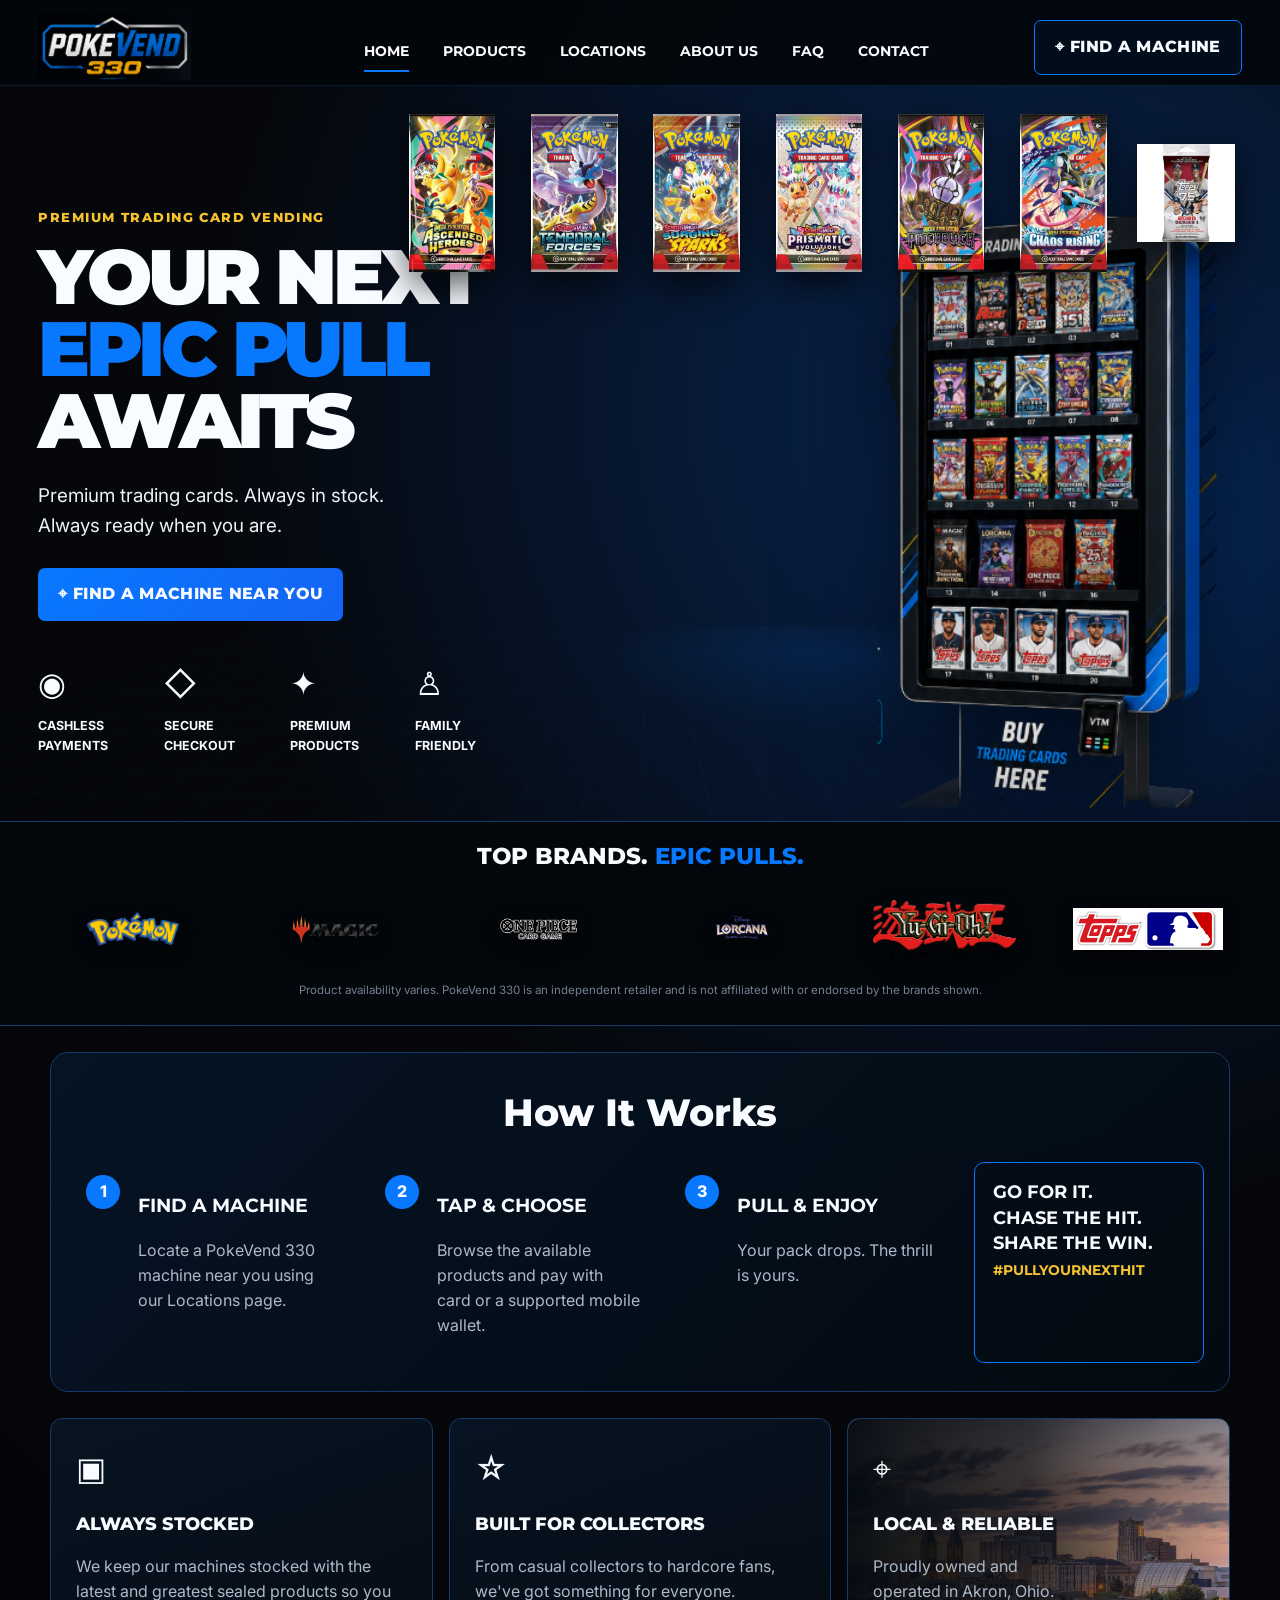
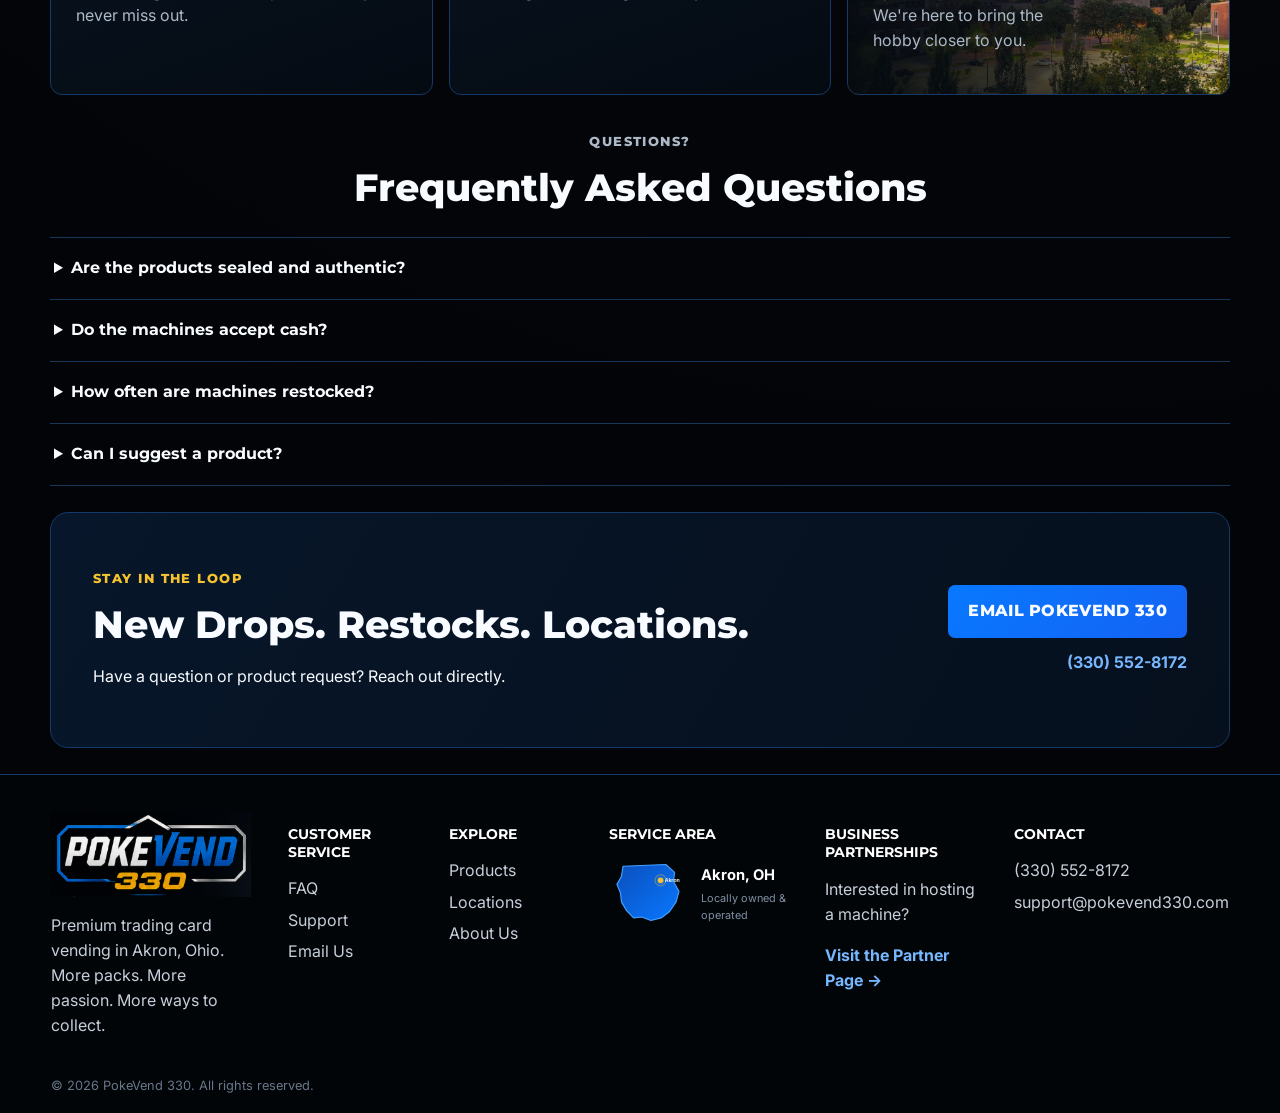
==== index.html @ d380745a "Apply master website revision list" ====
<!doctype html><html lang="en"><head><meta charset="utf-8"><meta name="viewport" content="width=device-width, initial-scale=1"><title>PokeVend 330 | Trading Card Vending in Akron, Ohio</title><meta name="description" content="Find modern, cashless PokeVend 330 trading card vending machines in Akron, Ohio. Authentic sealed trading card products, frequently restocked."><meta name="theme-color" content="#05070b"><link rel="preconnect" href="https://fonts.googleapis.com"><link rel="preconnect" href="https://fonts.gstatic.com" crossorigin><link href="https://fonts.googleapis.com/css2?family=Inter:wght@400;500;600;700&family=Montserrat:wght@700;800;900&display=swap" rel="stylesheet"><link rel="stylesheet" href="css/style.css"><link rel="stylesheet" href="css/responsive.css"><script defer src="js/app.js"></script></head><body>
<header class="site-header" id="top"><a class="brand" href="#top"><img src="images/logo.png" alt="PokeVend 330"></a><button class="nav-toggle" aria-label="Open navigation" aria-expanded="false">☰</button><nav class="main-nav"><a class="active" href="#top">Home</a><a href="products/">Products</a><a href="locations/">Locations</a><a href="about/">About Us</a><a href="faq/">FAQ</a><a href="contact/">Contact</a></nav><a class="button button-outline header-cta" href="locations/">⌖ Find a Machine</a></header>
<main><section class="hero"><div class="hero-grid"></div><div class="hero-copy reveal"><p class="eyebrow">PREMIUM TRADING CARD VENDING</p><h1>Your Next <span>Epic Pull</span> Awaits</h1><p class="hero-sub">Premium trading cards. Always in stock.<br>Always ready when you are.</p><a class="button button-primary" href="locations/">⌖ Find a Machine Near You</a><div class="hero-benefits"><div><b>◉</b><span>Cashless<br>Payments</span></div><div><b>◇</b><span>Secure<br>Checkout</span></div><div><b>✦</b><span>Premium<br>Products</span></div><div><b>♙</b><span>Family<br>Friendly</span></div></div></div><div class="hero-showcase reveal"><div class="product-strip product-strip-images" aria-label="Featured trading card products">
          <a href="products/" title="Ascended Heroes"><img src="images/products/pokemon/ascended-heroes.jpg" alt="Ascended Heroes booster pack"></a>
          <a href="products/" title="Temporal Forces"><img src="images/products/pokemon/temporal-forces.jpg" alt="Temporal Forces booster pack"></a>
          <a href="products/" title="Surging Sparks"><img src="images/products/pokemon/surging-sparks.jpg" alt="Surging Sparks booster pack"></a>
          <a href="products/" title="Prismatic Evolutions"><img src="images/products/pokemon/prismatic-evolutions.jpg" alt="Prismatic Evolutions booster pack"></a>
          <a href="products/" title="Pitch Black"><img src="images/products/pokemon/pitch-black.jpg" alt="Pitch Black booster pack"></a>
          <a href="products/" title="Chaos Rising"><img src="images/products/pokemon/chaos-rising.jpg" alt="Chaos Rising booster pack"></a>
          <a href="products/" title="Sports Cards"><img src="images/products/other/topps-2026-series-1.jpg" alt="Topps 2026 Series 1 baseball cards"></a>
        </div>
        <div class="machine-wrap"><div class="machine-glow"></div><img src="images/machine-clean.png" alt="PokeVend 330 trading card vending machine"></div></div></section>

    
    <section class="brand-band" id="products">
      <p class="section-kicker">TOP BRANDS. <span>EPIC PULLS.</span></p>
      <div class="brand-list brand-logo-list" aria-label="Trading card brands we may stock">
        <a href="products/#pokemon"><img src="images/brands/pokemon.png" alt="Pokémon"></a>
        <a href="products/#magic"><img src="images/brands/magic.png" alt="Magic: The Gathering"></a>
        <a href="products/#one-piece"><img src="images/brands/one-piece.webp" alt="One Piece Card Game"></a>
        <a href="products/#lorcana"><img src="images/brands/lorcana.webp" alt="Disney Lorcana"></a>
        <a href="products/#yugioh"><img src="images/brands/yugioh.webp" alt="Yu-Gi-Oh!"></a>
        <a href="products/#sports"><img src="images/brands/topps-mlb.jpg" alt="Topps MLB"></a>
      </div>
      <p class="legal-note">Product availability varies. PokeVend 330 is an independent retailer and is not affiliated with or endorsed by the brands shown.</p>
    </section>

    <section class="steps section-shell reveal">
      <div class="section-heading">
        <h2>How It Works</h2>
      </div>
      <div class="steps-grid">
        <article><span class="step-number">1</span><h3>Find a Machine</h3><p>Locate a PokeVend 330 machine near you using our Locations page.</p></article>
        <article><span class="step-number">2</span><h3>Tap & Choose</h3><p>Browse the available products and pay with card or a supported mobile wallet.</p></article>
        <article><span class="step-number">3</span><h3>Pull & Enjoy</h3><p>Your pack drops. The thrill is yours.</p></article>
        <aside class="chase-box"><strong>GO FOR IT.</strong><br>CHASE THE HIT.<br>SHARE THE WIN.<br><span>#PULLYOURNEXTHIT</span></aside>
      </div>
    </section>

    <section class="feature-grid section-shell reveal" id="about">
      <article>
        <div class="feature-icon">▣</div>
        <h3>Always Stocked</h3>
        <p>We keep our machines stocked with the latest and greatest sealed products so you never miss out.</p>
      </article>
      <article>
        <div class="feature-icon">☆</div>
        <h3>Built for Collectors</h3>
        <p>From casual collectors to hardcore fans, we've got something for everyone.</p>
      </article>
      <article class="local-card local-photo-card">
        <div class="local-photo"><img src="images/local/akron-skyline.jpg" alt="Akron, Ohio skyline at sunset" loading="lazy"></div>
        <div class="local-photo-copy">
          <div class="feature-icon">⌖</div>
          <h3>Local & Reliable</h3>
          <p>Proudly owned and operated in Akron, Ohio. We're here to bring the hobby closer to you.</p>
        </div>
      </article>
    </section>

    <section class="faq section-shell reveal" id="faq">
      <div class="section-heading">
        <p class="eyebrow">QUESTIONS?</p>
        <h2>Frequently Asked Questions</h2>
      </div>
      <details><summary>Are the products sealed and authentic?</summary><p>Yes. PokeVend 330 is focused on selling authentic, sealed trading card products sourced through reputable channels.</p></details>
      <details><summary>Do the machines accept cash?</summary><p>Our machines are designed around cashless payment for a fast, convenient customer experience.</p></details>
      <details><summary>How often are machines restocked?</summary><p>Restocking frequency depends on sales volume, and we plan to monitor inventory closely and restock regularly.</p></details>
      <details><summary>Can I suggest a product?</summary><p>Absolutely. Send us an email and tell us what you would like to see in the machine.</p></details>
    </section>

<section class="contact section-shell reveal" id="contact"><div><p class="eyebrow">STAY IN THE LOOP</p><h2>New Drops. Restocks. Locations.</h2><p>Have a question or product request? Reach out directly.</p></div><div class="contact-actions"><a class="button button-primary" href="mailto:support@pokevend330.com">Email PokeVend 330</a><a class="text-link" href="tel:+13305528172">(330) 552-8172</a></div></section></main>

  <footer class="site-footer enhanced-footer">
    <div class="footer-brand">
      <img src="images/logo.png" alt="PokeVend 330">
      <p>Premium trading card vending in Akron, Ohio.<br>More packs. More passion. More ways to collect.</p>
    </div>
    <div>
      <h3>Customer Service</h3>
      <a href="faq/">FAQ</a>
      <a href="contact/">Support</a>
      <a href="mailto:support@pokevend330.com">Email Us</a>
    </div>
    <div>
      <h3>Explore</h3>
      <a href="products/">Products</a>
      <a href="locations/">Locations</a>
      <a href="about/">About Us</a>
    </div>
    <div class="service-area-footer">
      <h3>Service Area</h3>
      <div class="service-area-mini">
        <img src="images/local/ohio-akron.svg" alt="Ohio map with Akron highlighted">
        <div><strong>Akron, OH</strong><span>Locally owned & operated</span></div>
      </div>
    </div>
    <div>
      <h3>Business Partnerships</h3>
      <p>Interested in hosting a machine?</p>
      <a class="text-link" href="partners/">Visit the Partner Page →</a>
    </div>
    <div>
      <h3>Contact</h3>
      <a href="tel:+13305528172">(330) 552-8172</a>
      <a href="mailto:support@pokevend330.com">support@pokevend330.com</a>
    </div>
    <div class="copyright">© 2026 PokeVend 330. All rights reserved.</div>
  </footer>
</body>
</html>
---- css/style.css ----
:root{--bg:#05070b;--panel:#08111d;--blue:#0878ff;--gold:#f6c22f;--text:#f8fbff;--muted:#aeb9c8;--line:#133a69;--radius:18px}*{box-sizing:border-box}html{scroll-behavior:smooth}body{margin:0;background:radial-gradient(circle at 80% 15%,#082653 0,#05070b 32%,#020407 70%);color:var(--text);font-family:Inter,Arial,sans-serif;line-height:1.55}a{color:inherit;text-decoration:none}img{max-width:100%;display:block}button{font:inherit}.site-header{height:86px;position:sticky;top:0;z-index:50;display:grid;grid-template-columns:220px 1fr auto;align-items:center;gap:28px;padding:10px 3vw;background:rgba(3,6,10,.88);backdrop-filter:blur(16px);border-bottom:1px solid rgba(26,107,196,.22)}.brand img{max-height:66px;width:auto}.main-nav{display:flex;align-items:center;justify-content:center;gap:34px;font-family:Montserrat,sans-serif;font-weight:700;font-size:.9rem;text-transform:uppercase}.main-nav a{position:relative;padding:30px 0 22px}.main-nav a:hover,.main-nav .active{color:#fff}.main-nav .active:after,.main-nav a:hover:after{content:"";position:absolute;left:0;right:0;bottom:12px;height:2px;background:var(--blue)}.nav-toggle{display:none;background:none;border:0;color:#fff;font-size:1.7rem}.button{display:inline-flex;align-items:center;justify-content:center;gap:.55rem;padding:14px 20px;border-radius:7px;font-family:Montserrat,sans-serif;font-weight:800;text-transform:uppercase;letter-spacing:.02em;transition:.2s ease}.button:hover{transform:translateY(-2px);box-shadow:0 12px 30px rgba(0,118,255,.22)}.button-primary{background:linear-gradient(135deg,var(--blue),#1463f4)}.button-outline{border:1px solid var(--blue);background:rgba(0,75,150,.10)}.hero{position:relative;min-height:735px;display:grid;grid-template-columns:45% 55%;overflow:hidden;border-bottom:1px solid var(--line)}.hero-grid{position:absolute;inset:0;background:radial-gradient(circle at 72% 32%,rgba(0,115,255,.24),transparent 32%),linear-gradient(rgba(0,131,255,.07) 1px,transparent 1px),linear-gradient(90deg,rgba(0,131,255,.07) 1px,transparent 1px);background-size:auto,46px 46px,46px 46px;transform:perspective(600px) rotateX(62deg) scale(1.45);transform-origin:bottom;opacity:.45}.hero-copy,.hero-showcase{position:relative;z-index:2}.hero-copy{padding:92px 4vw 50px 3vw;align-self:center}.eyebrow{color:var(--gold);font-family:Montserrat,sans-serif;font-weight:800;letter-spacing:.11em;font-size:.82rem}.hero h1,.partner-hero h1{font:900 clamp(3.4rem,6vw,6.8rem)/.94 Montserrat,sans-serif;text-transform:uppercase;letter-spacing:-.055em;margin:.5rem 0 1.5rem}.hero h1 span,.partner-hero h1 span{display:block;color:var(--blue)}.hero-sub{font-size:1.18rem;color:#eef3f8;margin-bottom:28px}.hero-benefits{display:grid;grid-template-columns:repeat(4,1fr);gap:16px;margin-top:38px;max-width:570px}.hero-benefits div{display:flex;flex-direction:column;gap:8px;text-transform:uppercase;font-size:.78rem;font-weight:700}.hero-benefits b{font-size:2rem;font-weight:400}.hero-showcase{min-height:735px}.product-strip{position:absolute;top:35px;left:-18%;right:2.5%;display:grid;grid-template-columns:repeat(7,1fr);gap:10px;z-index:3}.product-strip span{min-height:175px;border:1px solid rgba(55,133,222,.42);border-radius:8px;background:linear-gradient(160deg,#0b2d56,#05101e 54%,#1d0b22);padding:100px 8px 10px;text-align:center;font:800 .72rem/1.15 Montserrat,sans-serif;text-transform:uppercase;box-shadow:0 12px 30px #000}.product-strip span:nth-child(2n){background:linear-gradient(160deg,#2b1141,#090d19 54%,#071e36)}.machine-wrap{position:absolute;right:5%;bottom:-10px;width:min(570px,85%);z-index:2}.machine-wrap img{width:100%;filter:drop-shadow(0 40px 55px rgba(0,0,0,.75))}.machine-glow{position:absolute;width:72%;height:70%;right:4%;bottom:8%;background:#006eff;filter:blur(70px);opacity:.25;border-radius:40%;z-index:-1}.brand-band{padding:20px 3vw 25px;border-bottom:1px solid var(--line);background:#03060a;text-align:center}.section-kicker{font:800 1.45rem Montserrat,sans-serif;margin:0 0 20px}.section-kicker span{color:var(--blue)}.brand-list{display:grid;grid-template-columns:repeat(6,1fr);gap:15px}.brand-list span{font:800 1.2rem Montserrat,sans-serif;white-space:nowrap;padding:15px 8px}.legal-note{font-size:.72rem;color:#728093;margin:14px 0 0}.section-shell{width:min(1180px,94vw);margin:26px auto}.section-heading{text-align:center;margin:36px 0 26px}.section-heading h2,.location-section h2,.contact h2{font:800 clamp(2rem,3vw,3rem) Montserrat,sans-serif;margin:.15rem 0}.steps{border:1px solid var(--line);border-radius:var(--radius);background:linear-gradient(135deg,rgba(6,21,38,.92),rgba(3,10,17,.96))}.steps-grid{display:grid;grid-template-columns:repeat(3,1fr) 230px;gap:20px;padding:0 25px 28px}.steps-grid article{position:relative;padding:10px 14px 10px 62px}.step-number{position:absolute;left:10px;top:13px;width:34px;height:34px;display:grid;place-items:center;background:var(--blue);border-radius:50%;font-weight:800}.steps-grid h3{font-family:Montserrat,sans-serif;text-transform:uppercase}.steps-grid p,.feature-grid p,.partner-benefits p,.faq p{color:var(--muted)}.chase-box{border:1px solid var(--blue);border-radius:10px;padding:16px 18px;font:700 1.15rem/1.4 Montserrat,sans-serif}.chase-box span{color:var(--gold);font-size:.85rem}.feature-grid{display:grid;grid-template-columns:repeat(3,1fr);gap:16px}.feature-grid article,.partner-benefits article{position:relative;border:1px solid var(--line);border-radius:12px;padding:25px;background:linear-gradient(160deg,rgba(8,21,36,.94),rgba(5,11,19,.95));overflow:hidden}.feature-grid h3,.partner-benefits h3{font:800 1.15rem Montserrat,sans-serif;text-transform:uppercase}.feature-icon{font-size:2rem;margin-bottom:5px}.local-card .skyline{position:absolute;right:10px;bottom:0;height:65%;width:42%;display:flex;align-items:flex-end;gap:6px;opacity:.42}.skyline span{display:block;width:16%;background:linear-gradient(#0d74de,#0b2545);border-top:2px solid var(--gold)}.skyline span:nth-child(1){height:35%}.skyline span:nth-child(2){height:60%}.skyline span:nth-child(3){height:45%}.skyline span:nth-child(4){height:88%}.skyline span:nth-child(5){height:52%}.skyline span:nth-child(6){height:72%}.location-section{display:grid;grid-template-columns:1fr 1.2fr;gap:40px;align-items:center;padding:45px 0}.location-card{display:grid;grid-template-columns:220px 1fr;align-items:center;border:1px solid var(--line);border-radius:var(--radius);padding:20px;background:var(--panel)}.ohio-card svg{width:100%;max-height:190px}.faq details{border-top:1px solid #173759;padding:18px 4px}.faq details:last-child{border-bottom:1px solid #173759}.faq summary{cursor:pointer;font-weight:700;font-family:Montserrat,sans-serif}.contact{display:flex;align-items:center;justify-content:space-between;gap:30px;padding:42px;border:1px solid var(--line);border-radius:var(--radius);background:linear-gradient(120deg,#07162a,#06101d)}.contact-actions{display:flex;flex-direction:column;align-items:flex-end;gap:12px}.text-link{color:#77b7ff;font-weight:700}.site-footer{position:relative;display:grid;grid-template-columns:1.8fr .8fr .8fr 1.2fr;gap:36px;padding:36px 4vw 60px;border-top:1px solid var(--line);background:#020508;color:#c6cfda}.footer-brand img{max-width:200px;margin-bottom:12px}.site-footer h3{font:700 .9rem Montserrat,sans-serif;text-transform:uppercase;color:#fff}.site-footer a{display:block;margin:7px 0}.copyright{position:absolute;left:4vw;bottom:18px;color:#697688;font-size:.8rem}.partner-main{background:radial-gradient(circle at 72% 15%,rgba(0,115,255,.18),transparent 29%)}.partner-hero{min-height:650px;display:grid;grid-template-columns:58% 42%;align-items:center;padding:55px 5vw 35px;border-bottom:1px solid var(--line)}.partner-copy{max-width:780px}.partner-hero h1{font-size:clamp(3.4rem,5.5vw,6rem)}.partner-copy>p:not(.eyebrow){font-size:1.15rem;color:#d8e0ea}.partner-buttons{display:flex;gap:14px;flex-wrap:wrap;margin:30px 0}.partner-callout{display:inline-block;border:1px solid var(--blue);padding:12px 18px;border-radius:7px;font:800 .9rem Montserrat,sans-serif}.partner-machine img{max-height:590px;margin:auto;filter:drop-shadow(0 35px 55px #000)}.partner-benefits{display:grid;grid-template-columns:repeat(3,1fr);gap:16px}.partner-process{border-top:1px solid rgba(19,58,105,.6);border-bottom:1px solid rgba(19,58,105,.6);padding:10px 0 25px}.partner-steps{grid-template-columns:repeat(3,1fr)}.location-types{display:grid;grid-template-columns:repeat(4,1fr);gap:12px}.location-types span{border:1px solid var(--line);padding:20px;border-radius:9px;background:var(--panel);font-weight:700;text-align:center}.reveal{opacity:0;transform:translateY(18px);transition:opacity .65s ease,transform .65s ease}.reveal.visible{opacity:1;transform:none}

/* Stage 4 subpages */
.subpage-hero{min-height:340px;display:grid;place-items:center;text-align:center;padding:70px 5vw 55px;border-bottom:1px solid var(--line);background:
radial-gradient(circle at 50% 15%,rgba(0,117,255,.22),transparent 38%),
linear-gradient(180deg,#06101c,#03070c)}
.subpage-copy{max-width:900px}
.subpage-hero h1{font:900 clamp(2.8rem,6vw,5.8rem)/.98 Montserrat,sans-serif;text-transform:uppercase;letter-spacing:-.05em;margin:.45rem 0 1rem}
.subpage-hero p:not(.eyebrow){font-size:1.08rem;color:#c7d1dc;max-width:760px;margin:0 auto}
.product-page-grid{display:grid;grid-template-columns:repeat(3,1fr);gap:18px;padding:24px 0}
.product-category,.contact-card,.story-card,.launch-card,.mini-feature-grid article,.support-tips{border:1px solid var(--line);border-radius:14px;background:linear-gradient(150deg,#091729,#050b13);padding:28px}
.product-category h2,.contact-card h2,.launch-card h2,.story-grid h2,.story-card h3,.support-tips h2{font-family:Montserrat,sans-serif}
.category-mark{display:grid;place-items:center;width:56px;height:56px;border:1px solid #176ec8;border-radius:50%;font:800 .78rem Montserrat,sans-serif;color:var(--gold);box-shadow:inset 0 0 20px rgba(0,112,255,.15)}
.tag-row{display:flex;flex-wrap:wrap;gap:8px;margin-top:18px}.tag-row span{padding:7px 10px;border:1px solid #194c80;border-radius:999px;color:#bcd4ef;font-size:.78rem}
.availability-note{text-align:center;padding:42px}
.location-live-grid{display:grid;grid-template-columns:1fr 1fr;gap:20px;align-items:stretch;padding:28px 0}
.launch-card{display:flex;flex-direction:column;justify-content:center}
.map-placeholder{border:1px solid var(--line);border-radius:14px;overflow:hidden;background:#071422;padding:15px}.map-placeholder svg{width:100%;height:100%}
.mini-feature-grid{display:grid;grid-template-columns:repeat(3,1fr);gap:16px}
.story-grid{display:grid;grid-template-columns:1.35fr .85fr;gap:30px;align-items:start;padding:35px 0}.story-grid p{color:#c1ccd8}.story-card ul{padding-left:20px}.story-card li{margin:10px 0;color:#c1ccd8}
.contact-page-grid{display:grid;grid-template-columns:repeat(3,1fr);gap:18px;padding:35px 0}.contact-card{display:flex;flex-direction:column}.contact-card .button{margin-top:auto}
.support-tips{text-align:center;margin-bottom:50px}


/* Stage 5 homepage launch-ready additions */
.why-buy{padding-top:18px;padding-bottom:8px}
.why-buy-grid{display:grid;grid-template-columns:repeat(4,1fr);gap:16px}
.glass-card{position:relative;min-height:220px;padding:26px;border:1px solid rgba(40,125,220,.42);border-radius:16px;background:linear-gradient(145deg,rgba(13,28,49,.78),rgba(5,11,19,.68));backdrop-filter:blur(12px);box-shadow:inset 0 1px rgba(255,255,255,.03);transition:.25s ease;overflow:hidden}
.glass-card:before{content:"";position:absolute;inset:0;background:radial-gradient(circle at 10% 0%,rgba(0,123,255,.12),transparent 42%);pointer-events:none}
.glass-card:hover{transform:translateY(-6px);border-color:#197be1;box-shadow:0 20px 40px rgba(0,0,0,.28),0 0 26px rgba(0,120,255,.08)}
.glass-card h3{font:800 1.03rem Montserrat,sans-serif;text-transform:uppercase;margin:14px 0 9px}
.glass-card p{color:var(--muted);margin:0}
.gold-icon{font-size:2rem;color:var(--gold)}

.new-releases{padding:18px 0 35px}
.release-grid{display:grid;grid-template-columns:repeat(4,1fr);gap:16px}
.release-card{position:relative;border:1px solid var(--line);border-radius:16px;padding:16px;background:linear-gradient(160deg,#09172a,#050a12);overflow:hidden;transition:.25s ease}
.release-card:hover{transform:translateY(-5px);border-color:#1d73cf}
.release-art{height:220px;border-radius:11px;display:grid;place-items:center;font:900 3rem Montserrat,sans-serif;letter-spacing:-.05em;box-shadow:inset 0 0 50px rgba(0,0,0,.38);margin-bottom:18px}
.pitch-black{background:radial-gradient(circle at 35% 30%,#49536c,#090b10 55%,#000)}
.perfect-order{background:radial-gradient(circle at 35% 30%,#e2b93f,#34130e 52%,#080504)}
.ascended-heroes{background:radial-gradient(circle at 35% 30%,#4bb3ff,#093460 55%,#06101c)}
.prismatic{background:conic-gradient(from 180deg,#0b557c,#7038a6,#c08f43,#1776b5,#0b557c)}
.release-badge{display:inline-block;margin-bottom:12px;padding:6px 9px;border-radius:999px;font:800 .68rem Montserrat,sans-serif;text-transform:uppercase;letter-spacing:.05em}
.release-badge.available{background:#0d5f35;color:#bfffd5}.release-badge.new{background:#0d4f9f;color:#cbe4ff}.release-badge.popular{background:#8e6300;color:#fff0b1}.release-badge.limited{background:#6d224d;color:#ffd8ee}
.release-card h3{font:800 1.05rem Montserrat,sans-serif;text-transform:uppercase;margin:.35rem 0}
.release-card p{color:var(--muted);font-size:.9rem}
.section-cta-row{text-align:center;margin-top:22px}

.trusted{padding:10px 0 36px}
.trusted-card{display:grid;grid-template-columns:1.15fr .85fr;gap:35px;border:1px solid var(--line);border-radius:18px;padding:34px;background:linear-gradient(120deg,#061523,#08101b)}
.trusted-card h2{font:800 clamp(1.8rem,3vw,2.7rem) Montserrat,sans-serif;margin:.25rem 0 12px}
.trusted-card p{color:#bec9d6}
.trusted-list{display:grid;grid-template-columns:1fr 1fr;gap:10px;align-content:center}
.trusted-list span{padding:12px 14px;border:1px solid #164779;border-radius:9px;background:rgba(7,22,38,.7);font-weight:700}

.enhanced-footer{grid-template-columns:1.6fr 1fr 1fr 1.2fr 1fr}

/* Stage 5 product page */
.category-showcase{display:flex;flex-direction:column;gap:22px;padding:30px 0}
.category-row{display:grid;grid-template-columns:1.4fr .6fr;gap:28px;align-items:center;border:1px solid var(--line);border-radius:18px;background:linear-gradient(150deg,#081626,#050a11);padding:28px;overflow:hidden}
.category-row.reverse{grid-template-columns:.6fr 1.4fr}
.category-row.reverse .category-copy{order:2}.category-row.reverse .category-visual{order:1}
.category-copy h2{font:800 clamp(1.7rem,3vw,2.6rem) Montserrat,sans-serif;margin:.45rem 0}
.category-copy h4{font:700 .8rem Montserrat,sans-serif;text-transform:uppercase;letter-spacing:.08em;color:#e6eef8;margin:18px 0 4px}
.category-copy p{color:#bec9d5}
.category-copy small{display:block;margin-top:18px;color:#75869a}
.category-pill{display:inline-block;color:var(--gold);font:800 .72rem Montserrat,sans-serif;text-transform:uppercase;letter-spacing:.08em}
.category-visual{min-height:280px;border-radius:14px;display:grid;place-items:center;font:900 clamp(2.8rem,6vw,5rem) Montserrat,sans-serif;color:#fff;box-shadow:inset 0 0 80px rgba(0,0,0,.35)}
.pokemon-visual{background:radial-gradient(circle at 50% 35%,#177ac8,#082e56 48%,#06101a)}
.magic-visual{background:radial-gradient(circle at 50% 35%,#a84a25,#3b1710 48%,#090504)}
.onepiece-visual{background:radial-gradient(circle at 50% 35%,#3267a8,#0d294e 48%,#05090f)}
.lorcana-visual{background:radial-gradient(circle at 50% 35%,#7351a6,#241637 48%,#07050c)}
.yugioh-visual{background:radial-gradient(circle at 50% 35%,#a52937,#3a1018 48%,#090407)}
.sports-visual{background:radial-gradient(circle at 50% 35%,#cc4b20,#402015 48%,#090605)}

.release-art.image-art{background:linear-gradient(160deg,#07111d,#020508);padding:12px;overflow:hidden}
.release-art.image-art img{width:100%;height:100%;object-fit:contain;object-position:center;display:block;filter:drop-shadow(0 12px 16px rgba(0,0,0,.45));transition:transform .28s ease,filter .28s ease}
.release-card:hover .release-art.image-art img{transform:scale(1.035);filter:drop-shadow(0 16px 22px rgba(0,0,0,.58))}

/* Classic homepage visual restoration */
.product-strip-images>div{
  min-height:175px;
  border:0;
  background:transparent;
  padding:0;
  display:flex;
  align-items:flex-end;
  justify-content:center;
  overflow:visible;
  box-shadow:none;
}
.product-strip-images img{
  width:100%;
  height:175px;
  object-fit:contain;
  filter:drop-shadow(0 10px 16px rgba(0,0,0,.65));
}
.product-strip-images .hero-pack-placeholder{
  border:1px solid rgba(55,133,222,.42);
  border-radius:8px;
  background:linear-gradient(160deg,#0b2d56,#05101e 54%,#1d0b22);
  padding:105px 8px 10px;
  align-items:flex-start;
  font:800 .72rem/1.15 Montserrat,sans-serif;
  text-align:center;
  text-transform:uppercase;
}
.product-strip-images .hero-pack-placeholder.sports{
  background:linear-gradient(160deg,#4d1717,#07101d 55%,#08142a);
}

/* Stage 6 asset-driven polish */
.product-strip-images a{
  min-height:175px;
  display:flex;
  align-items:flex-end;
  justify-content:center;
  transition:transform .28s ease, filter .28s ease;
}
.product-strip-images a:hover{transform:translateY(-8px) scale(1.035);filter:brightness(1.08)}
.product-strip-images a img{
  width:100%;
  height:175px;
  object-fit:contain;
  filter:drop-shadow(0 12px 18px rgba(0,0,0,.68));
}
.brand-logo-list{align-items:center}
.brand-logo-list a{height:78px;display:flex;align-items:center;justify-content:center;padding:10px 14px;transition:.25s ease}
.brand-logo-list img{max-height:58px;max-width:150px;width:auto;object-fit:contain;filter:drop-shadow(0 6px 10px rgba(0,0,0,.55));transition:.25s ease}
.brand-logo-list a:hover img{transform:scale(1.07);filter:drop-shadow(0 0 15px rgba(0,128,255,.38))}
.local-photo-card{padding:0!important;min-height:220px}
.local-photo{position:absolute;inset:0}
.local-photo:after{content:"";position:absolute;inset:0;background:linear-gradient(90deg,rgba(3,9,16,.97) 0%,rgba(3,9,16,.78) 48%,rgba(3,9,16,.18) 100%)}
.local-photo img{width:100%;height:100%;object-fit:cover}
.local-photo-copy{position:relative;z-index:2;width:62%;padding:25px}
.storefront-section{padding:30px 0;border-bottom:1px solid rgba(19,58,105,.55)}
.storefront-heading{display:flex;align-items:center;gap:24px;margin-bottom:24px}
.storefront-heading img{width:auto;max-width:220px;max-height:82px;object-fit:contain}
.storefront-heading h2{font:800 clamp(2rem,4vw,3.3rem) Montserrat,sans-serif;margin:.15rem 0}
.storefront-heading p{color:var(--muted)}
.shop-grid{display:grid;grid-template-columns:repeat(4,1fr);gap:18px}
.compact-grid{grid-template-columns:repeat(4,minmax(220px,1fr))}
.shop-card{border:1px solid var(--line);border-radius:15px;padding:14px;background:linear-gradient(160deg,#091729,#050b13);transition:.25s ease}
.shop-card:hover{transform:translateY(-6px);border-color:#197be1;box-shadow:0 18px 36px rgba(0,0,0,.35)}
.shop-art{height:300px;border-radius:10px;background:radial-gradient(circle at 50% 30%,#11263e,#03070b 70%);display:flex;align-items:center;justify-content:center;padding:10px;overflow:hidden}
.shop-art img{width:100%;height:100%;object-fit:contain;filter:drop-shadow(0 14px 20px rgba(0,0,0,.55))}
.shop-card h3{font:800 1rem Montserrat,sans-serif;text-transform:uppercase;margin:14px 0 4px}
.shop-card p{color:var(--muted);font-size:.88rem;margin:0 0 12px}
.availability{font-size:.72rem;color:#7fb9f4;text-transform:uppercase;font-weight:700}
.akron-hero{position:relative;overflow:hidden;background:#05070b}
.akron-hero-bg{position:absolute;inset:0;width:100%;height:100%;object-fit:cover;opacity:.48}
.akron-hero:after{content:"";position:absolute;inset:0;background:linear-gradient(90deg,rgba(3,8,14,.96),rgba(3,8,14,.62),rgba(3,8,14,.82))}
.akron-hero .subpage-copy{position:relative;z-index:2}
@keyframes gentleFloat{0%,100%{transform:translateY(0)}50%{transform:translateY(-5px)}}
.machine-wrap{animation:gentleFloat 5.5s ease-in-out infinite}
.button{position:relative;overflow:hidden}
.button:after{content:"";position:absolute;top:-30%;left:-120%;width:60%;height:160%;background:linear-gradient(90deg,transparent,rgba(255,255,255,.18),transparent);transform:skewX(-20deg);transition:left .55s ease}
.button:hover:after{left:150%}


/* =========================================================
   STAGE 7 MASTER REVISION PASS
   ========================================================= */

/* Global service area map treatment */
.service-area-footer{min-width:180px}
.service-area-mini{display:flex;align-items:center;gap:10px}
.service-area-mini img{width:82px;height:72px;object-fit:contain;flex:0 0 auto}
.service-area-mini strong{display:block;color:#fff;font-size:.92rem}
.service-area-mini span{display:block;color:#7e8fa3;font-size:.68rem;margin-top:3px}

/* Center issue-report pills */
.support-tips .tag-row{justify-content:center;align-items:center}

/* Homepage hero: full machine, clear product rows, no collision */
.hero-showcase{overflow:visible}
.machine-wrap{
  width:min(430px,68%);
  right:2.5%;
  bottom:4px;
  z-index:2;
}
.machine-wrap img{
  width:100%;
  max-height:610px;
  object-fit:contain;
  object-position:center bottom;
}
.product-strip{
  left:-25%;
  right:6%;
  top:28px;
  gap:18px;
  z-index:4;
  pointer-events:auto;
}
.product-strip-images a{
  min-height:150px;
  max-height:165px;
  padding:0 3px;
}
.product-strip-images a img{
  height:158px;
  max-width:112px;
  object-fit:contain;
}

/* Partner hero: remove pasted-on-box feel and show entire machine */
.partner-hero{
  grid-template-columns:minmax(0,1.6fr) minmax(330px,.65fr);
  overflow:hidden;
}
.partner-machine{
  position:relative;
  display:flex;
  align-items:center;
  justify-content:center;
  min-height:560px;
}
.partner-machine:before{
  content:"";
  position:absolute;
  width:78%;
  height:72%;
  border-radius:50%;
  background:radial-gradient(circle,rgba(0,123,255,.28),rgba(0,123,255,.06) 48%,transparent 72%);
  filter:blur(8px);
}
.partner-machine img{
  position:relative;
  z-index:1;
  width:auto;
  max-width:390px;
  max-height:570px;
  object-fit:contain;
  margin:auto;
  filter:drop-shadow(0 28px 38px rgba(0,0,0,.65));
}

/* Partner location list can accommodate 10 items cleanly */
.location-types{grid-template-columns:repeat(5,1fr)}

/* Partner bottom CTA desktop line treatment */
.partner-contact-section{
  display:grid;
  grid-template-columns:minmax(0,1fr) auto;
  align-items:center;
  gap:34px;
}
.partner-contact-copy p{max-width:none}
.partner-email-button{white-space:nowrap;min-width:330px}

/* Make clickable controls visually and functionally consistent */
a.button{cursor:pointer}
a.button:focus-visible,.main-nav a:focus-visible,.text-link:focus-visible{
  outline:3px solid rgba(246,194,47,.75);
  outline-offset:3px;
}

/* Better product-source cropping display */
.shop-art{padding:8px}
.shop-art img{max-width:100%;max-height:100%;object-fit:contain}

/* Service-area footer support in expanded footer layouts */
.enhanced-footer{grid-template-columns:1.45fr .9fr .9fr 1.05fr 1.1fr 1fr}
---- css/responsive.css ----
@media(max-width:1050px){.site-header{grid-template-columns:180px 1fr auto}.main-nav{gap:18px;font-size:.78rem}.hero{grid-template-columns:1fr;min-height:auto}.hero-copy{padding-top:70px;padding-bottom:520px;z-index:4;max-width:58%}.hero-showcase{position:absolute;inset:0;pointer-events:none}.product-strip{left:47%;top:40px}.machine-wrap{right:2%;bottom:0;width:470px}.steps-grid{grid-template-columns:repeat(3,1fr)}.chase-box{grid-column:1/-1;text-align:center}.brand-list{grid-template-columns:repeat(3,1fr)}}@media(max-width:820px){.site-header{height:74px;grid-template-columns:150px 1fr auto;padding:7px 4vw}.brand img{max-height:56px}.header-cta{display:none}.nav-toggle{display:block;justify-self:end}.main-nav{position:absolute;top:74px;left:0;right:0;display:none;flex-direction:column;align-items:flex-start;background:#03070c;padding:18px 5vw;border-bottom:1px solid var(--line)}.main-nav.open{display:flex}.main-nav a{padding:10px 0}.hero{display:block}.hero-copy{max-width:none;padding:65px 5vw 30px}.hero h1{font-size:clamp(3rem,14vw,5.4rem)}.hero-showcase{position:relative;min-height:585px}.product-strip{position:relative;top:auto;left:auto;right:auto;padding:10px 4vw;grid-template-columns:repeat(4,1fr)}.product-strip span{min-height:125px;padding-top:72px;font-size:.64rem}.product-strip span:nth-child(n+5){display:none}.machine-wrap{width:min(470px,92vw);right:50%;transform:translateX(50%);bottom:0}.hero-benefits{grid-template-columns:repeat(2,1fr)}.steps-grid,.feature-grid,.partner-benefits,.partner-steps,.location-types{grid-template-columns:1fr}.location-section{grid-template-columns:1fr}.location-card{grid-template-columns:150px 1fr}.site-footer{grid-template-columns:1fr 1fr}.footer-brand{grid-column:1/-1}.partner-hero{grid-template-columns:1fr;padding:55px 5vw}.partner-machine img{max-height:480px;margin-top:30px}}@media(max-width:560px){.brand-list{grid-template-columns:repeat(2,1fr)}.brand-list span{font-size:1rem}.contact{flex-direction:column;align-items:flex-start;padding:28px}.contact-actions{align-items:flex-start}.location-card{grid-template-columns:1fr;text-align:center}.ohio-card svg{max-width:180px;margin:auto}.site-footer{grid-template-columns:1fr}}
@media (max-width:900px){
  .product-page-grid,.contact-page-grid,.mini-feature-grid{grid-template-columns:1fr 1fr}
  .story-grid,.location-live-grid{grid-template-columns:1fr}
}
@media (max-width:600px){
  .product-page-grid,.contact-page-grid,.mini-feature-grid{grid-template-columns:1fr}
  .subpage-hero{min-height:280px;padding-top:55px}
}

@media (max-width:980px){
  .why-buy-grid,.release-grid{grid-template-columns:1fr 1fr}
  .trusted-card{grid-template-columns:1fr}
  .enhanced-footer{grid-template-columns:1fr 1fr 1fr}
  .category-row,.category-row.reverse{grid-template-columns:1fr}
  .category-row.reverse .category-copy,.category-row.reverse .category-visual{order:initial}
}
@media (max-width:620px){
  .why-buy-grid,.release-grid,.trusted-list{grid-template-columns:1fr}
  .enhanced-footer{grid-template-columns:1fr}
  .release-art{height:180px}
  .category-visual{min-height:200px}
}

@media(max-width:980px){
  .shop-grid,.compact-grid{grid-template-columns:repeat(2,1fr)}
  .storefront-heading{align-items:flex-start}
}
@media(max-width:620px){
  .brand-logo-list{grid-template-columns:repeat(2,1fr)}
  .shop-grid,.compact-grid{grid-template-columns:1fr}
  .shop-art{height:360px}
  .storefront-heading{flex-direction:column;gap:10px}
  .local-photo-copy{width:82%}
}

@media (max-width:1200px){
  .product-strip{left:-8%;right:4%;gap:10px}
  .product-strip-images a:nth-child(7){display:none}
  .machine-wrap{width:min(410px,66%)}
  .partner-contact-copy p{white-space:normal}
  .location-types{grid-template-columns:repeat(3,1fr)}
  .enhanced-footer{grid-template-columns:repeat(3,1fr)}
}
@media (min-width:1201px){
  .partner-contact-copy p{white-space:nowrap;font-size:.94rem}
}
@media (max-width:900px){
  .partner-hero{grid-template-columns:1fr}
  .partner-machine{min-height:480px}
  .partner-machine img{max-height:470px;max-width:330px}
  .partner-contact-section{grid-template-columns:1fr}
  .partner-contact-section .contact-actions{align-items:flex-start}
  .partner-email-button{min-width:0}
  .location-types{grid-template-columns:repeat(2,1fr)}
  .service-area-mini img{width:72px}
  .machine-wrap{width:min(420px,82vw)}
}
@media (max-width:620px){
  .location-types{grid-template-columns:1fr}
  .partner-email-button{width:100%;white-space:normal}
  .service-area-mini{justify-content:flex-start}
  .enhanced-footer{grid-template-columns:1fr}
  .product-strip-images a img{height:125px}
}
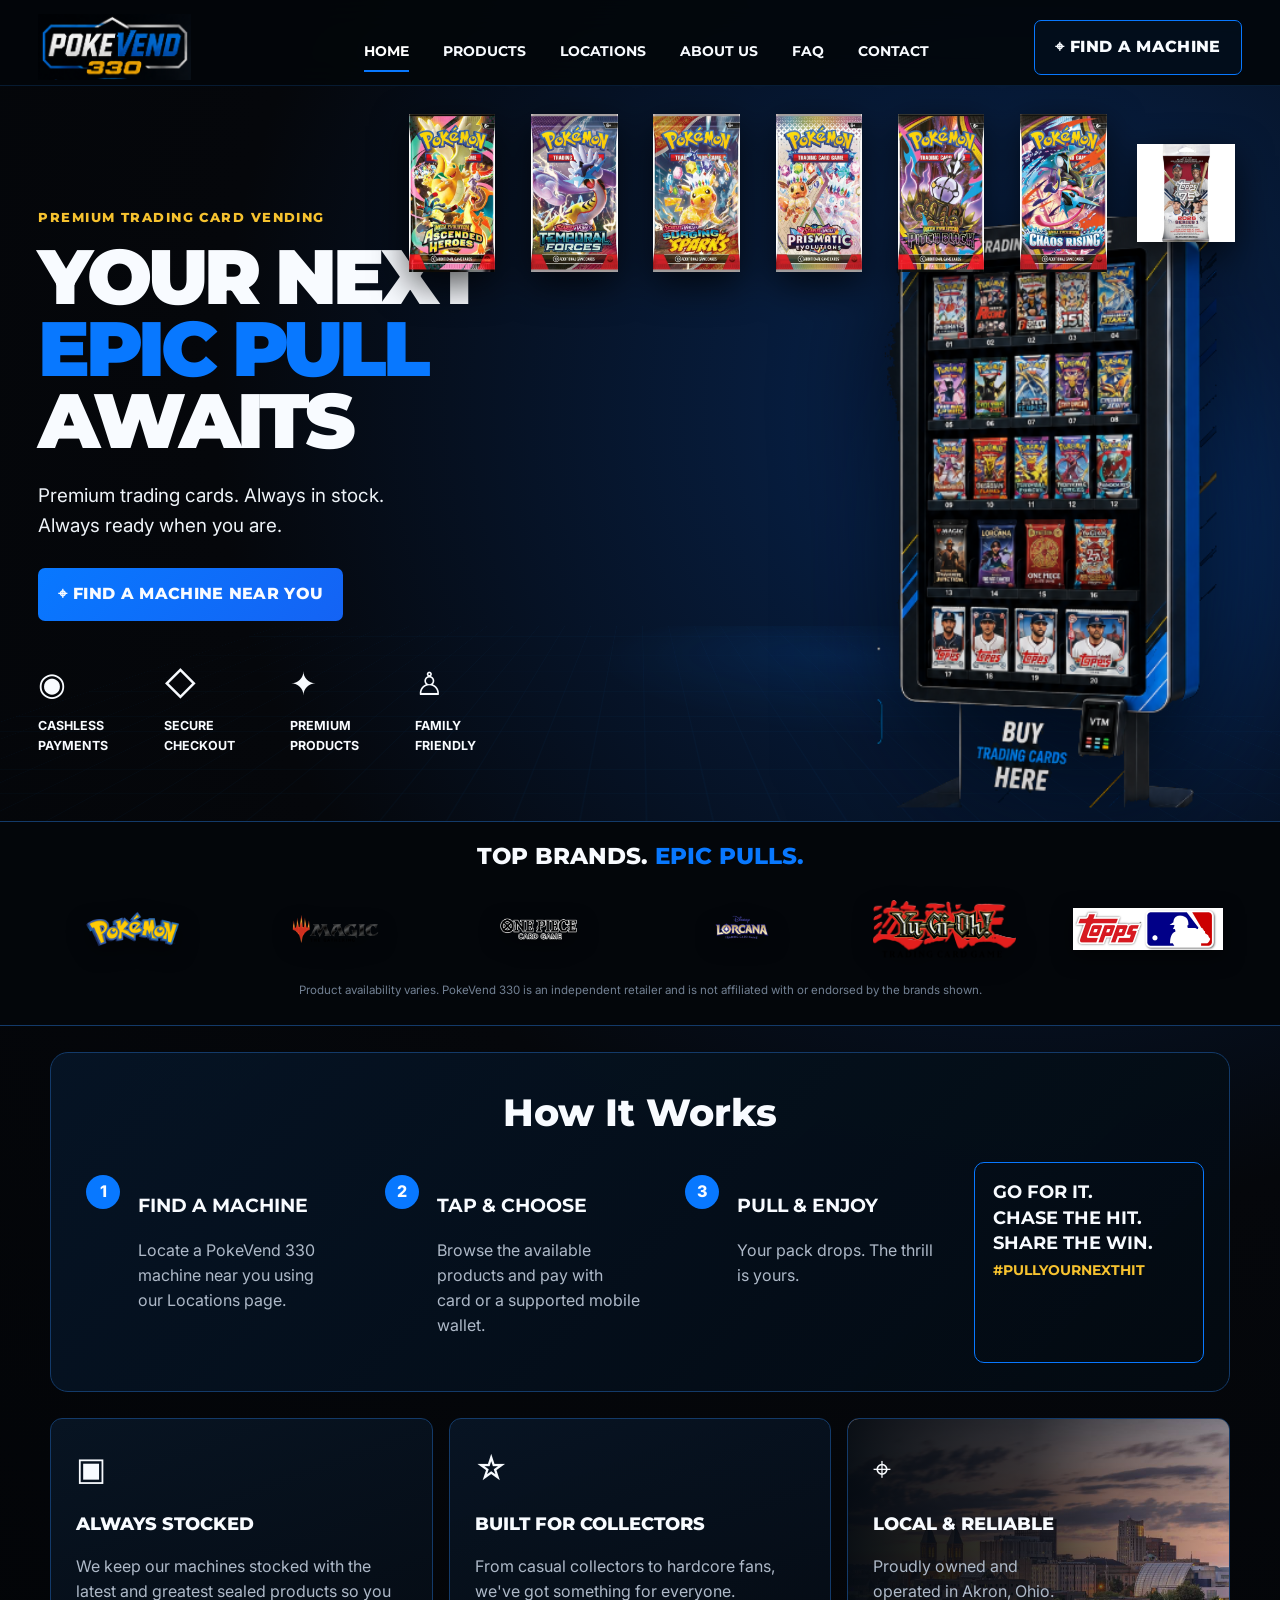
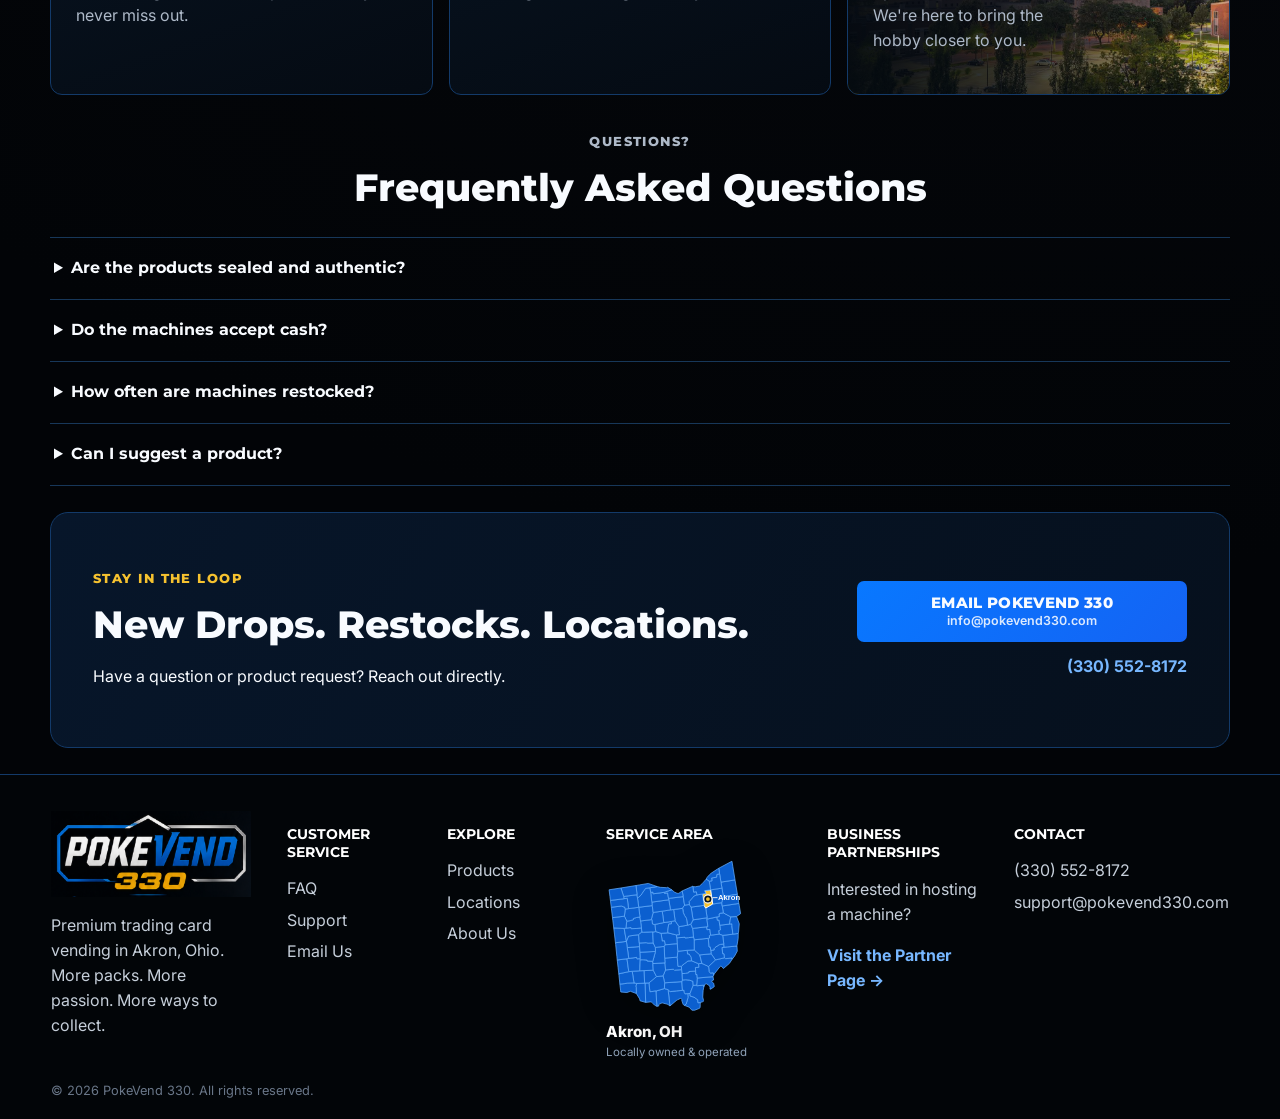
==== commit 51dad75a: "Add verified card pricing links and service area improvements" ====
--- a/index.html
+++ b/index.html
@@ -69,7 +69,10 @@
       <details><summary>Can I suggest a product?</summary><p>Absolutely. Send us an email and tell us what you would like to see in the machine.</p></details>
     </section>
 
-<section class="contact section-shell reveal" id="contact"><div><p class="eyebrow">STAY IN THE LOOP</p><h2>New Drops. Restocks. Locations.</h2><p>Have a question or product request? Reach out directly.</p></div><div class="contact-actions"><a class="button button-primary" href="mailto:support@pokevend330.com">Email PokeVend 330</a><a class="text-link" href="tel:+13305528172">(330) 552-8172</a></div></section></main>
+<section class="contact section-shell reveal" id="contact"><div><p class="eyebrow">STAY IN THE LOOP</p><h2>New Drops. Restocks. Locations.</h2><p>Have a question or product request? Reach out directly.</p></div><div class="contact-actions"><a class="button button-primary email-pokevend-cta" href="mailto:info@pokevend330.com">
+      <span class="email-cta-title">Email PokeVend 330</span>
+      <span class="email-cta-address">info@pokevend330.com</span>
+    </a><a class="text-link" href="tel:+13305528172">(330) 552-8172</a></div></section></main>
 
   <footer class="site-footer enhanced-footer">
     <div class="footer-brand">
@@ -92,7 +95,7 @@
       <h3>Service Area</h3>
       <div class="service-area-mini">
         <img src="images/local/ohio-akron.svg" alt="Ohio map with Akron highlighted">
-        <div><strong>Akron, OH</strong><span>Locally owned & operated</span></div>
+        <div class="service-area-copy"><div class="service-area-city">Akron, OH</div><div class="service-area-local">Locally owned &amp; operated</div></div>
       </div>
     </div>
     <div>
--- a/css/style.css
+++ b/css/style.css
@@ -265,3 +265,90 @@
 
 /* Service-area footer support in expanded footer layouts */
 .enhanced-footer{grid-template-columns:1.45fr .9fr .9fr 1.05fr 1.1fr 1fr}
+
+
+/* =========================================================
+   STAGE 8 — NEW MASTER REVISION LIST
+   ========================================================= */
+
+/* Improved service-area treatment with accurate Ohio map */
+.service-area-footer{min-width:185px}
+.service-area-mini{
+  display:flex;
+  flex-direction:column;
+  align-items:flex-start;
+  gap:8px;
+}
+.service-area-mini img{
+  width:138px;
+  height:156px;
+  object-fit:contain;
+  display:block;
+  filter:drop-shadow(0 10px 18px rgba(0,0,0,.35));
+}
+.service-area-copy{display:block;line-height:1.25}
+.service-area-city{
+  color:#fff;
+  font-size:.95rem;
+  font-weight:800;
+  white-space:nowrap;
+}
+.service-area-local{
+  display:block;
+  color:#8fa2b8;
+  font-size:.72rem;
+  margin-top:4px;
+  white-space:nowrap;
+}
+
+/* Homepage email CTA — title and address inside the same button */
+.email-pokevend-cta{
+  min-width:330px;
+  flex-direction:column;
+  gap:3px;
+  line-height:1.12;
+}
+.email-cta-title{
+  display:block;
+  white-space:nowrap;
+  font-size:.94rem;
+}
+.email-cta-address{
+  display:block;
+  white-space:nowrap;
+  font-family:Inter,Arial,sans-serif;
+  font-size:.78rem;
+  font-weight:600;
+  text-transform:none;
+  letter-spacing:0;
+  opacity:.88;
+}
+
+/* Subtle verified current-price links on product cards */
+.price-lookup-link{
+  display:block;
+  margin-top:10px;
+  padding-top:10px;
+  border-top:1px solid rgba(66,151,235,.16);
+  color:#83bdff;
+  font-size:.78rem;
+  font-weight:650;
+  line-height:1.35;
+  transition:color .18s ease, transform .18s ease;
+}
+.price-lookup-link:hover{
+  color:#f6c22f;
+  transform:translateX(2px);
+}
+.price-lookup-link:focus-visible{
+  outline:2px solid rgba(246,194,47,.85);
+  outline-offset:3px;
+  border-radius:3px;
+}
+.third-party-pricing-note{
+  max-width:720px;
+  margin:18px auto 0;
+  color:#718195;
+  font-size:.7rem;
+  line-height:1.5;
+}
--- a/css/responsive.css
+++ b/css/responsive.css
@@ -63,3 +63,10 @@
   .enhanced-footer{grid-template-columns:1fr}
   .product-strip-images a img{height:125px}
 }
+
+@media(max-width:620px){
+  .service-area-mini img{width:120px;height:136px}
+  .service-area-local{white-space:normal}
+  .email-pokevend-cta{min-width:0;width:100%}
+  .email-cta-title,.email-cta-address{white-space:nowrap}
+}
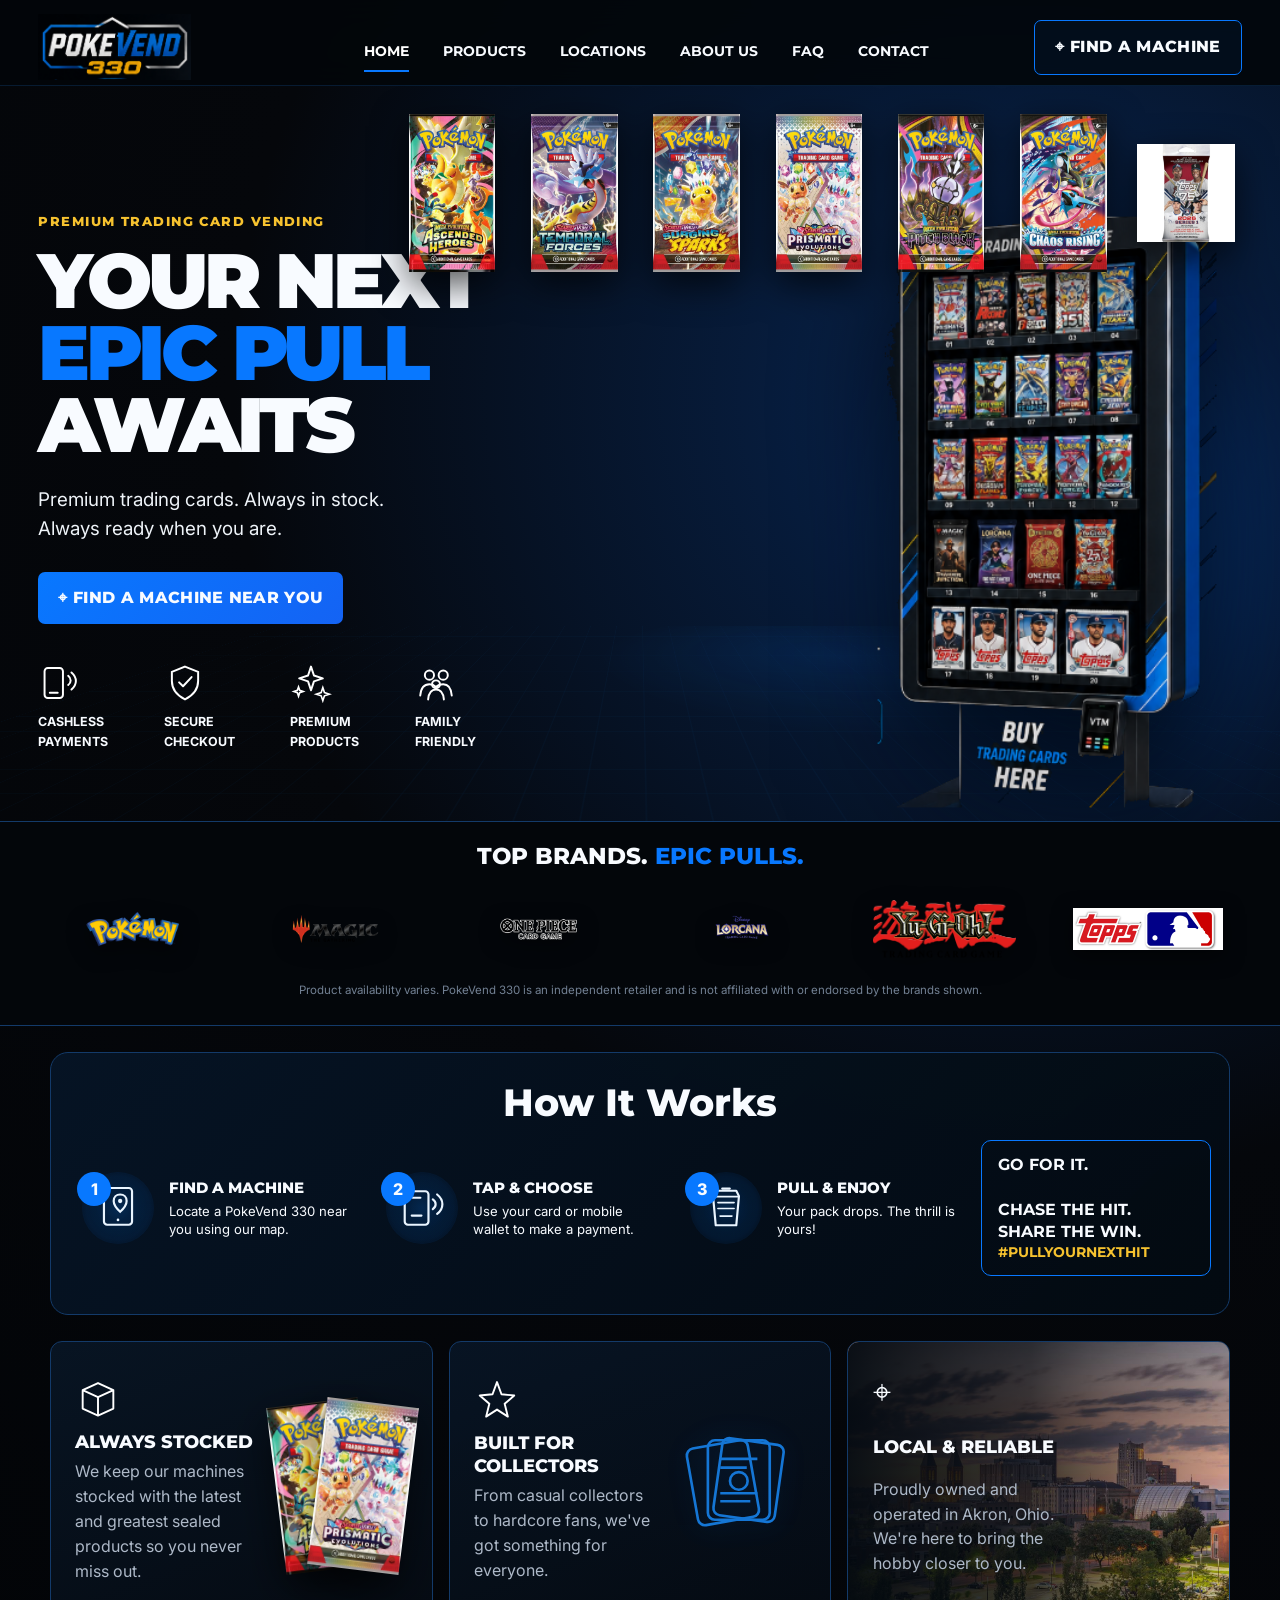
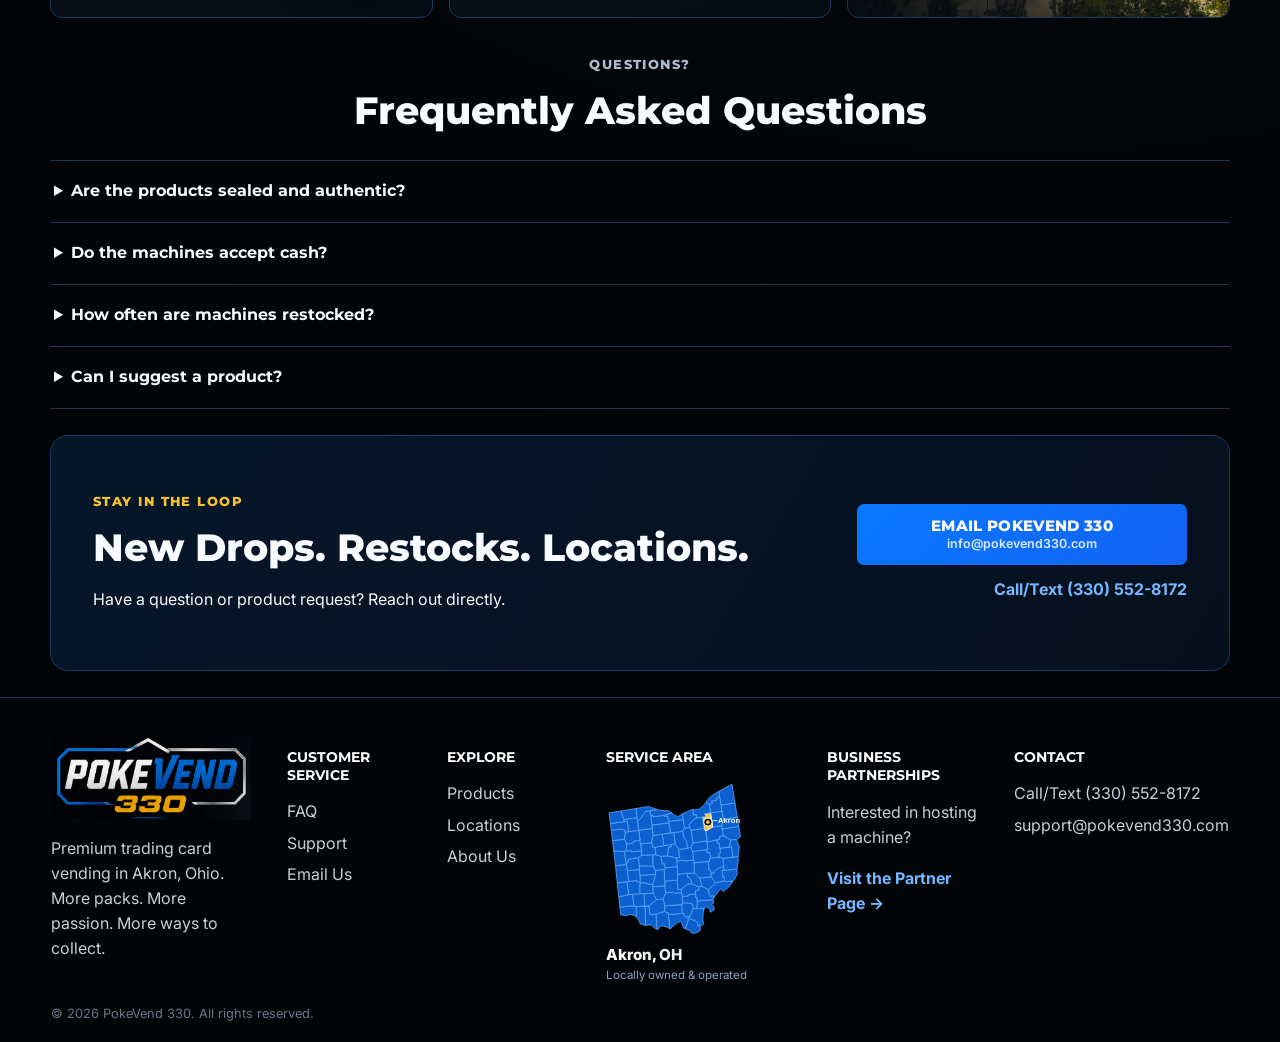
==== commit f55dc74f: "Deploy Stage 9 master revision" ====
--- a/index.html
+++ b/index.html
@@ -1,6 +1,25 @@
 <!doctype html><html lang="en"><head><meta charset="utf-8"><meta name="viewport" content="width=device-width, initial-scale=1"><title>PokeVend 330 | Trading Card Vending in Akron, Ohio</title><meta name="description" content="Find modern, cashless PokeVend 330 trading card vending machines in Akron, Ohio. Authentic sealed trading card products, frequently restocked."><meta name="theme-color" content="#05070b"><link rel="preconnect" href="https://fonts.googleapis.com"><link rel="preconnect" href="https://fonts.gstatic.com" crossorigin><link href="https://fonts.googleapis.com/css2?family=Inter:wght@400;500;600;700&family=Montserrat:wght@700;800;900&display=swap" rel="stylesheet"><link rel="stylesheet" href="css/style.css"><link rel="stylesheet" href="css/responsive.css"><script defer src="js/app.js"></script></head><body>
 <header class="site-header" id="top"><a class="brand" href="#top"><img src="images/logo.png" alt="PokeVend 330"></a><button class="nav-toggle" aria-label="Open navigation" aria-expanded="false">☰</button><nav class="main-nav"><a class="active" href="#top">Home</a><a href="products/">Products</a><a href="locations/">Locations</a><a href="about/">About Us</a><a href="faq/">FAQ</a><a href="contact/">Contact</a></nav><a class="button button-outline header-cta" href="locations/">⌖ Find a Machine</a></header>
-<main><section class="hero"><div class="hero-grid"></div><div class="hero-copy reveal"><p class="eyebrow">PREMIUM TRADING CARD VENDING</p><h1>Your Next <span>Epic Pull</span> Awaits</h1><p class="hero-sub">Premium trading cards. Always in stock.<br>Always ready when you are.</p><a class="button button-primary" href="locations/">⌖ Find a Machine Near You</a><div class="hero-benefits"><div><b>◉</b><span>Cashless<br>Payments</span></div><div><b>◇</b><span>Secure<br>Checkout</span></div><div><b>✦</b><span>Premium<br>Products</span></div><div><b>♙</b><span>Family<br>Friendly</span></div></div></div><div class="hero-showcase reveal"><div class="product-strip product-strip-images" aria-label="Featured trading card products">
+<main><section class="hero"><div class="hero-grid"></div><div class="hero-copy reveal"><p class="eyebrow">PREMIUM TRADING CARD VENDING</p><h1>Your Next <span>Epic Pull</span> Awaits</h1><p class="hero-sub">Premium trading cards. Always in stock.<br>Always ready when you are.</p><a class="button button-primary" href="locations/">⌖ Find a Machine Near You</a><div class="hero-benefits">
+  <div><svg class="benefit-svg" viewBox="0 0 64 64" aria-hidden="true">
+<rect x="10" y="9" width="28" height="46" rx="5" fill="none" stroke="currentColor" stroke-width="3"/>
+<path d="M18 47h12M46 21c5 4 5 10 0 14M51 16c9 8 9 18 0 26" fill="none" stroke="currentColor" stroke-width="3" stroke-linecap="round"/>
+</svg><span>Cashless<br>Payments</span></div>
+  <div><svg class="benefit-svg" viewBox="0 0 64 64" aria-hidden="true">
+<path d="M32 7l20 8v14c0 13-8 22-20 28C20 51 12 42 12 29V15l20-8z" fill="none" stroke="currentColor" stroke-width="3"/>
+<path d="M23 31l6 6 13-14" fill="none" stroke="currentColor" stroke-width="3" stroke-linecap="round" stroke-linejoin="round"/>
+</svg><span>Secure<br>Checkout</span></div>
+  <div><svg class="benefit-svg" viewBox="0 0 64 64" aria-hidden="true">
+<path d="M32 7l4.5 13.5L50 25l-13.5 4.5L32 43l-4.5-13.5L14 25l13.5-4.5L32 7z" fill="none" stroke="currentColor" stroke-width="3" stroke-linejoin="round"/>
+<path d="M50 39l2.5 7.5L60 49l-7.5 2.5L50 59l-2.5-7.5L40 49l7.5-2.5L50 39zM13 38l1.8 5.2L20 45l-5.2 1.8L13 52l-1.8-5.2L6 45l5.2-1.8L13 38z" fill="none" stroke="currentColor" stroke-width="2.5"/>
+</svg><span>Premium<br>Products</span></div>
+  <div><svg class="benefit-svg" viewBox="0 0 64 64" aria-hidden="true">
+<circle cx="22" cy="20" r="7" fill="none" stroke="currentColor" stroke-width="3"/>
+<circle cx="43" cy="20" r="7" fill="none" stroke="currentColor" stroke-width="3"/>
+<circle cx="32" cy="34" r="6" fill="none" stroke="currentColor" stroke-width="3"/>
+<path d="M8 51c1-11 6-17 14-17 4 0 7 1 10 4M56 51c-1-11-6-17-13-17-4 0-8 1-11 4M20 57c1-10 5-15 12-15s11 5 12 15" fill="none" stroke="currentColor" stroke-width="3" stroke-linecap="round"/>
+</svg><span>Family<br>Friendly</span></div>
+</div></div><div class="hero-showcase reveal"><div class="product-strip product-strip-images" aria-label="Featured trading card products">
           <a href="products/" title="Ascended Heroes"><img src="images/products/pokemon/ascended-heroes.jpg" alt="Ascended Heroes booster pack"></a>
           <a href="products/" title="Temporal Forces"><img src="images/products/pokemon/temporal-forces.jpg" alt="Temporal Forces booster pack"></a>
           <a href="products/" title="Surging Sparks"><img src="images/products/pokemon/surging-sparks.jpg" alt="Surging Sparks booster pack"></a>
@@ -25,30 +44,71 @@
       <p class="legal-note">Product availability varies. PokeVend 330 is an independent retailer and is not affiliated with or endorsed by the brands shown.</p>
     </section>
 
-    <section class="steps section-shell reveal">
-      <div class="section-heading">
-        <h2>How It Works</h2>
-      </div>
-      <div class="steps-grid">
-        <article><span class="step-number">1</span><h3>Find a Machine</h3><p>Locate a PokeVend 330 machine near you using our Locations page.</p></article>
-        <article><span class="step-number">2</span><h3>Tap & Choose</h3><p>Browse the available products and pay with card or a supported mobile wallet.</p></article>
-        <article><span class="step-number">3</span><h3>Pull & Enjoy</h3><p>Your pack drops. The thrill is yours.</p></article>
-        <aside class="chase-box"><strong>GO FOR IT.</strong><br>CHASE THE HIT.<br>SHARE THE WIN.<br><span>#PULLYOURNEXTHIT</span></aside>
-      </div>
-    </section>
+    <section class="steps section-shell reveal compact-how">
+  <div class="section-heading"><h2>How It Works</h2></div>
+  <div class="compact-how-grid">
+    <article class="how-step">
+      <div class="how-step-visual"><span class="step-number">1</span><div class="how-icon"><svg viewBox="0 0 100 100" aria-hidden="true">
+<rect x="24" y="13" width="52" height="68" rx="6" fill="none" stroke="currentColor" stroke-width="4"/>
+<circle cx="50" cy="72" r="2.5" fill="currentColor"/>
+<path d="M42 37c0-7 5-12 12-12s12 5 12 12c0 9-12 20-12 20S42 46 42 37z" fill="none" stroke="currentColor" stroke-width="4"/>
+<circle cx="54" cy="37" r="4" fill="currentColor"/>
+</svg></div></div>
+      <div class="how-step-copy"><h3>Find a Machine</h3><p>Locate a PokeVend 330 near you using our map.</p></div>
+    </article>
+    <article class="how-step">
+      <div class="how-step-visual"><span class="step-number">2</span><div class="how-icon"><svg viewBox="0 0 100 100" aria-hidden="true">
+<rect x="18" y="19" width="44" height="62" rx="6" fill="none" stroke="currentColor" stroke-width="4"/>
+<path d="M70 34c7 5 7 13 0 18M78 25c13 10 13 26 0 36" fill="none" stroke="currentColor" stroke-width="4" stroke-linecap="round"/>
+<path d="M31 64h18M33 31h14" stroke="currentColor" stroke-width="4" stroke-linecap="round"/>
+</svg></div></div>
+      <div class="how-step-copy"><h3>Tap &amp; Choose</h3><p>Use your card or mobile wallet to make a payment.</p></div>
+    </article>
+    <article class="how-step">
+      <div class="how-step-visual"><span class="step-number">3</span><div class="how-icon"><svg viewBox="0 0 100 100" aria-hidden="true">
+<path d="M31 18h38l5 10-5 54H31l-5-54 5-10z" fill="none" stroke="currentColor" stroke-width="4" stroke-linejoin="round"/>
+<path d="M27 29h46M35 40h30M35 51h30M39 65h22" fill="none" stroke="currentColor" stroke-width="3" stroke-linecap="round"/>
+<path d="M43 14h14" stroke="currentColor" stroke-width="4" stroke-linecap="round"/>
+</svg></div></div>
+      <div class="how-step-copy"><h3>Pull &amp; Enjoy</h3><p>Your pack drops. The thrill is yours!</p></div>
+    </article>
+    <aside class="chase-box compact-chase"><strong>GO FOR IT.</strong><br>CHASE THE HIT.<br>SHARE THE WIN.<br><span>#PULLYOURNEXTHIT</span></aside>
+  </div>
+</section>
 
-    <section class="feature-grid section-shell reveal" id="about">
-      <article>
-        <div class="feature-icon">▣</div>
-        <h3>Always Stocked</h3>
-        <p>We keep our machines stocked with the latest and greatest sealed products so you never miss out.</p>
-      </article>
-      <article>
-        <div class="feature-icon">☆</div>
-        <h3>Built for Collectors</h3>
-        <p>From casual collectors to hardcore fans, we've got something for everyone.</p>
-      </article>
-      <article class="local-card local-photo-card">
+<section class="feature-grid section-shell reveal" id="about">
+  <article class="feature-showcase-card stocked-card">
+    <div class="feature-showcase-copy">
+      <div class="feature-line-icon"><svg viewBox="0 0 72 72" aria-hidden="true">
+<path d="M12 22l24-11 24 11-24 11-24-11zM12 22v29l24 11 24-11V22M36 33v29" fill="none" stroke="currentColor" stroke-width="3" stroke-linejoin="round"/>
+</svg></div>
+      <h3>Always Stocked</h3>
+      <p>We keep our machines stocked with the latest and greatest sealed products so you never miss out.</p>
+    </div>
+    <div class="stocked-packs" aria-label="Featured stocked packs">
+      <img src="images/products/pokemon/ascended-heroes.jpg" alt="Ascended Heroes booster pack" loading="lazy">
+      <img src="images/products/pokemon/prismatic-evolutions.jpg" alt="Prismatic Evolutions booster pack" loading="lazy">
+    </div>
+  </article>
+  <article class="feature-showcase-card collector-card">
+    <div class="feature-showcase-copy">
+      <div class="feature-line-icon"><svg viewBox="0 0 72 72" aria-hidden="true">
+<path d="M36 8l7 19 20 2-15 13 5 20-17-11-17 11 5-20L9 29l20-2 7-19z" fill="none" stroke="currentColor" stroke-width="3" stroke-linejoin="round"/>
+</svg></div>
+      <h3>Built for Collectors</h3>
+      <p>From casual collectors to hardcore fans, we've got something for everyone.</p>
+    </div>
+    <div class="collector-art"><svg viewBox="0 0 160 120" aria-hidden="true">
+<g fill="none" stroke="currentColor" stroke-width="3">
+<rect x="26" y="19" width="70" height="88" rx="8" transform="rotate(-10 61 63)"/>
+<rect x="55" y="16" width="70" height="88" rx="8" transform="rotate(8 90 60)"/>
+<rect x="44" y="15" width="70" height="90" rx="8"/>
+<path d="M58 36h42M58 46h30M58 75h42M58 84h34"/>
+<circle cx="79" cy="61" r="10"/>
+</g>
+</svg></div>
+  </article>
+  <article class="local-card local-photo-card">
         <div class="local-photo"><img src="images/local/akron-skyline.jpg" alt="Akron, Ohio skyline at sunset" loading="lazy"></div>
         <div class="local-photo-copy">
           <div class="feature-icon">⌖</div>
@@ -56,7 +116,7 @@
           <p>Proudly owned and operated in Akron, Ohio. We're here to bring the hobby closer to you.</p>
         </div>
       </article>
-    </section>
+</section>
 
     <section class="faq section-shell reveal" id="faq">
       <div class="section-heading">
@@ -72,7 +132,7 @@
 <section class="contact section-shell reveal" id="contact"><div><p class="eyebrow">STAY IN THE LOOP</p><h2>New Drops. Restocks. Locations.</h2><p>Have a question or product request? Reach out directly.</p></div><div class="contact-actions"><a class="button button-primary email-pokevend-cta" href="mailto:info@pokevend330.com">
       <span class="email-cta-title">Email PokeVend 330</span>
       <span class="email-cta-address">info@pokevend330.com</span>
-    </a><a class="text-link" href="tel:+13305528172">(330) 552-8172</a></div></section></main>
+    </a><a class="text-link" href="tel:+13305528172">Call/Text (330) 552-8172</a></div></section></main>
 
   <footer class="site-footer enhanced-footer">
     <div class="footer-brand">
@@ -105,7 +165,7 @@
     </div>
     <div>
       <h3>Contact</h3>
-      <a href="tel:+13305528172">(330) 552-8172</a>
+      <a href="tel:+13305528172">Call/Text (330) 552-8172</a>
       <a href="mailto:support@pokevend330.com">support@pokevend330.com</a>
     </div>
     <div class="copyright">© 2026 PokeVend 330. All rights reserved.</div>
--- a/css/style.css
+++ b/css/style.css
@@ -352,3 +352,171 @@
   font-size:.7rem;
   line-height:1.5;
 }
+
+
+/* =========================================================
+   STAGE 9 — MASTER REVISION
+   ========================================================= */
+
+/* Homepage benefit icons */
+.hero-benefits .benefit-svg{
+  width:42px;
+  height:42px;
+  color:#fff;
+  display:block;
+}
+.hero-benefits div{
+  align-items:flex-start;
+}
+.hero-benefits div:hover .benefit-svg{
+  color:#f6c22f;
+  transform:translateY(-2px);
+}
+.hero-benefits .benefit-svg{transition:.2s ease}
+
+/* Compact How It Works */
+.compact-how{
+  padding-bottom:18px;
+}
+.compact-how .section-heading{
+  margin:26px 0 14px;
+}
+.compact-how-grid{
+  display:grid;
+  grid-template-columns:repeat(3,minmax(0,1fr)) 230px;
+  gap:12px;
+  padding:0 18px 20px;
+  align-items:stretch;
+}
+.how-step{
+  min-width:0;
+  padding:12px 8px !important;
+  display:grid;
+  grid-template-columns:82px 1fr;
+  gap:10px;
+  align-items:center;
+}
+.how-step-visual{
+  position:relative;
+  height:76px;
+  display:grid;
+  place-items:center;
+}
+.how-step .step-number{
+  left:0;
+  top:2px;
+  z-index:3;
+}
+.how-icon{
+  width:72px;
+  height:72px;
+  border-radius:50%;
+  display:grid;
+  place-items:center;
+  color:#eaf5ff;
+  background:radial-gradient(circle,rgba(0,122,255,.22),rgba(0,67,132,.09) 62%,transparent 68%);
+  box-shadow:inset 0 0 24px rgba(0,119,255,.14);
+}
+.how-icon svg{
+  width:54px;
+  height:54px;
+}
+.how-step-copy h3{
+  margin:0 0 5px;
+  font:800 .94rem Montserrat,sans-serif;
+  text-transform:uppercase;
+}
+.how-step-copy p{
+  margin:0;
+  font-size:.82rem;
+  line-height:1.4;
+}
+.compact-chase{
+  display:flex;
+  flex-direction:column;
+  justify-content:center;
+  padding:13px 16px;
+  font-size:1rem;
+}
+
+/* Feature showcase cards */
+.feature-showcase-card{
+  min-height:225px;
+  display:grid;
+  grid-template-columns:minmax(0,1fr) 42%;
+  align-items:center;
+  gap:12px;
+  padding:20px 20px 20px 24px !important;
+}
+.feature-showcase-copy{
+  position:relative;
+  z-index:2;
+}
+.feature-line-icon{
+  width:46px;
+  height:46px;
+  color:#fff;
+  margin-bottom:8px;
+}
+.feature-line-icon svg{width:100%;height:100%}
+.feature-showcase-card h3{
+  margin:.35rem 0 .4rem;
+}
+.feature-showcase-card p{
+  margin:0;
+}
+.stocked-packs{
+  position:relative;
+  height:180px;
+  min-width:0;
+}
+.stocked-packs img{
+  position:absolute;
+  bottom:0;
+  height:168px;
+  width:auto;
+  max-width:105px;
+  object-fit:contain;
+  filter:drop-shadow(0 15px 20px rgba(0,0,0,.6));
+  transition:transform .25s ease;
+}
+.stocked-packs img:first-child{
+  left:4%;
+  transform:rotate(-7deg);
+}
+.stocked-packs img:last-child{
+  right:2%;
+  transform:rotate(7deg);
+}
+.stocked-card:hover .stocked-packs img:first-child{transform:rotate(-7deg) translateY(-5px)}
+.stocked-card:hover .stocked-packs img:last-child{transform:rotate(7deg) translateY(-5px)}
+.collector-art{
+  color:#198eff;
+  opacity:.82;
+  display:grid;
+  place-items:center;
+  filter:drop-shadow(0 0 15px rgba(0,123,255,.22));
+}
+.collector-art svg{
+  width:100%;
+  max-width:160px;
+  height:auto;
+}
+
+/* Locations Ohio map */
+.ohio-location-map{
+  display:flex;
+  align-items:center;
+  justify-content:center;
+  min-height:360px;
+  padding:24px;
+  background:
+    radial-gradient(circle at 50% 45%,rgba(0,117,255,.14),transparent 55%),
+    #071422;
+}
+.ohio-location-map img{
+  width:min(330px,88%);
+  height:300px;
+  object-fit:contain;
+  filter:drop-shadow(0 18px 28px rgba(0,0,0,.38));
+}
--- a/css/responsive.css
+++ b/css/responsive.css
@@ -70,3 +70,21 @@
   .email-pokevend-cta{min-width:0;width:100%}
   .email-cta-title,.email-cta-address{white-space:nowrap}
 }
+
+@media(max-width:1050px){
+  .compact-how-grid{grid-template-columns:repeat(3,1fr)}
+  .compact-chase{grid-column:1/-1;text-align:center}
+}
+@media(max-width:820px){
+  .compact-how-grid{grid-template-columns:1fr}
+  .compact-chase{grid-column:auto}
+  .how-step{grid-template-columns:88px 1fr}
+  .feature-showcase-card{grid-template-columns:1fr 42%}
+}
+@media(max-width:620px){
+  .feature-showcase-card{grid-template-columns:1fr}
+  .stocked-packs{height:170px}
+  .collector-art{min-height:130px}
+  .ohio-location-map{min-height:310px}
+  .ohio-location-map img{height:260px}
+}
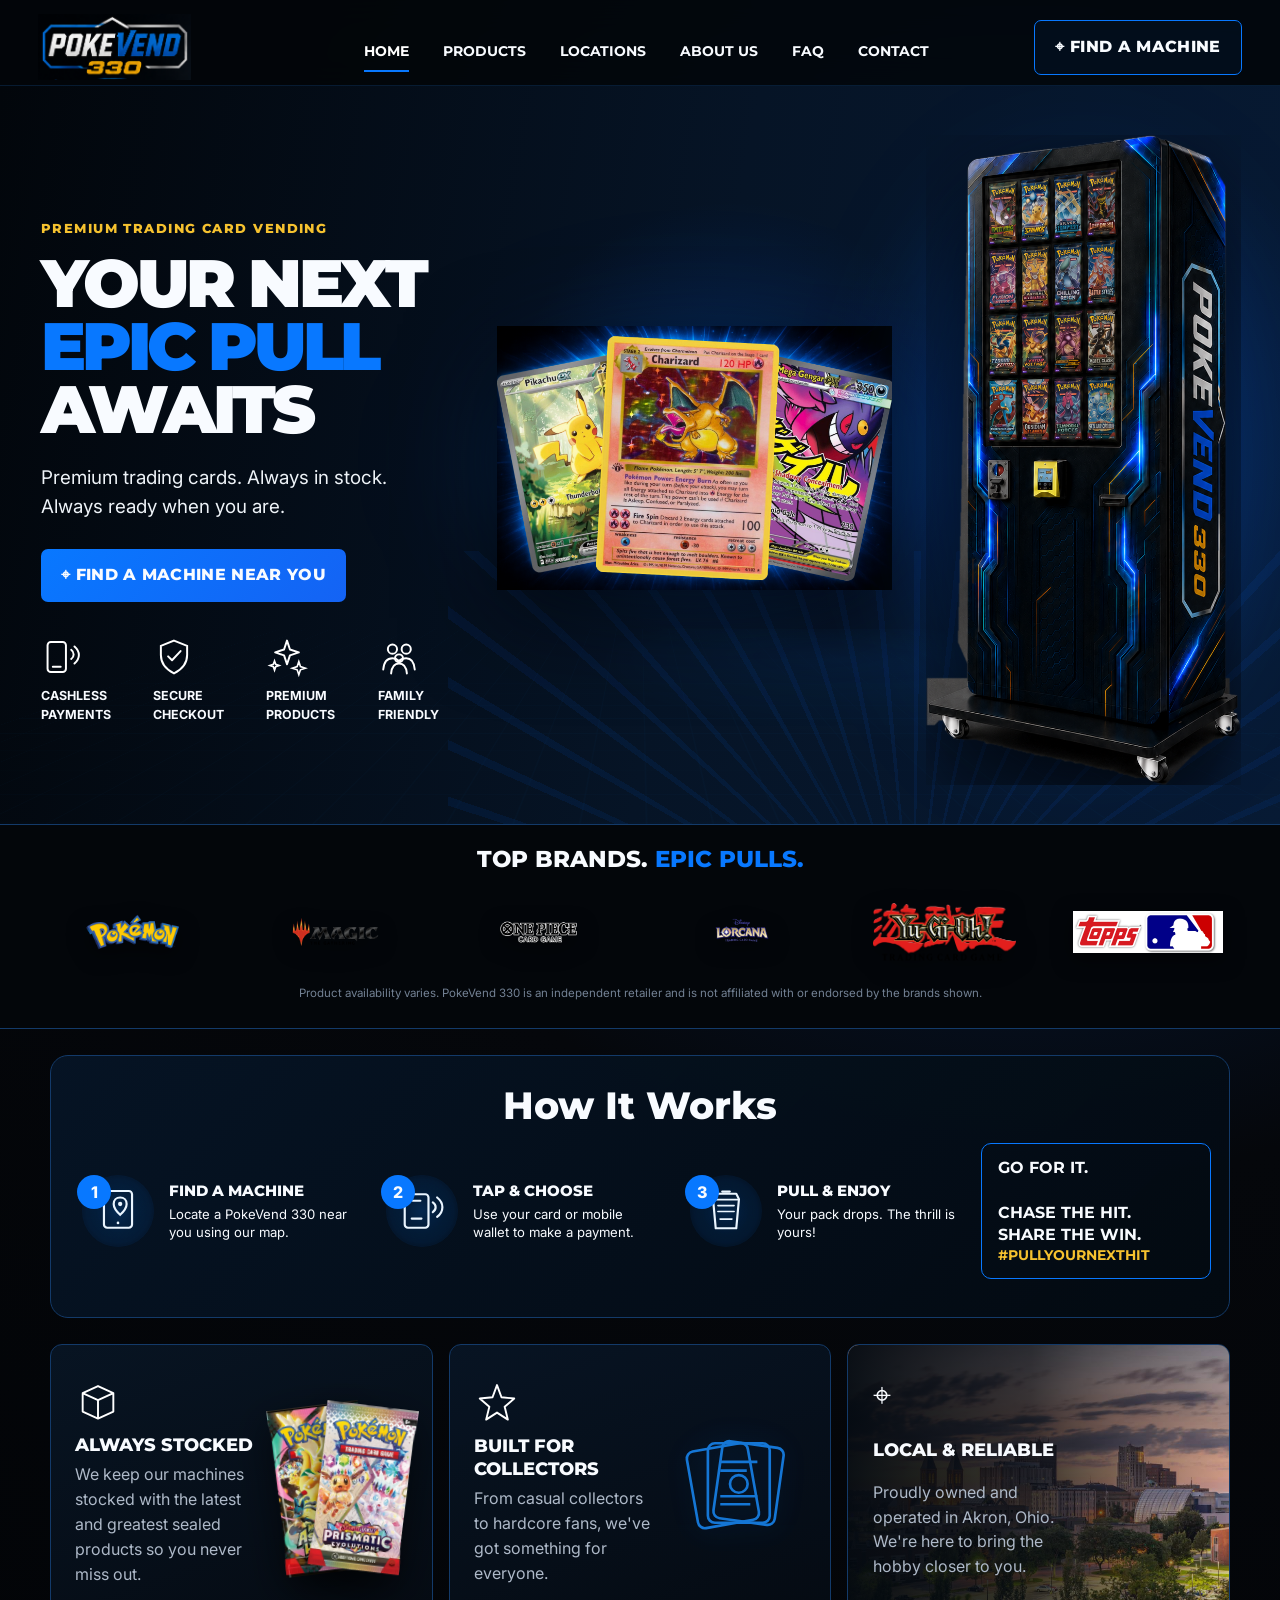
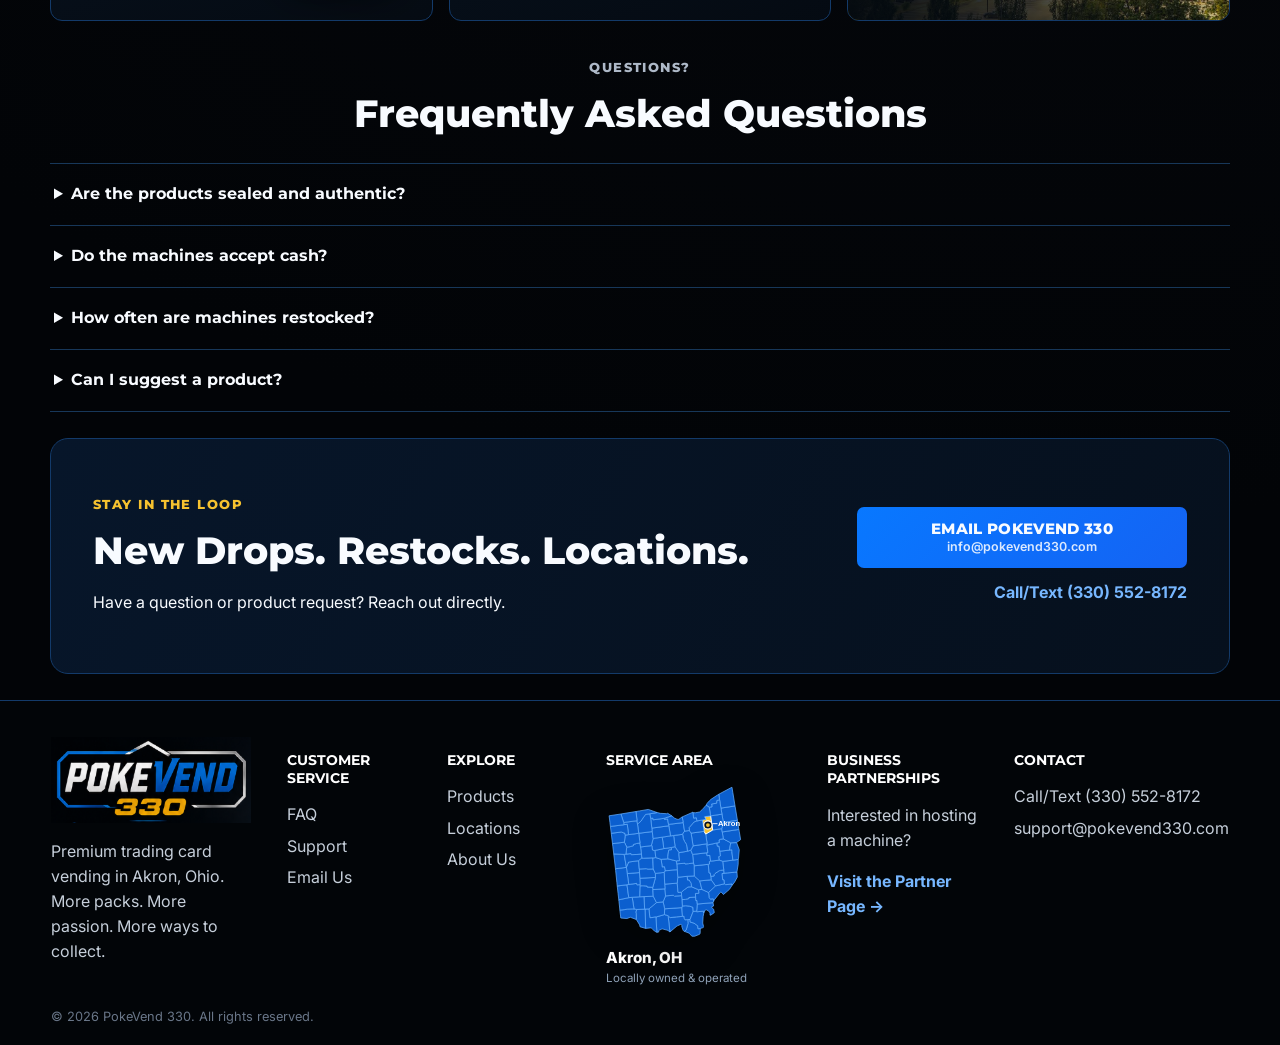
==== commit 8013629d: "Deploy Stage 10" ====
--- a/index.html
+++ b/index.html
@@ -1,6 +1,8 @@
 <!doctype html><html lang="en"><head><meta charset="utf-8"><meta name="viewport" content="width=device-width, initial-scale=1"><title>PokeVend 330 | Trading Card Vending in Akron, Ohio</title><meta name="description" content="Find modern, cashless PokeVend 330 trading card vending machines in Akron, Ohio. Authentic sealed trading card products, frequently restocked."><meta name="theme-color" content="#05070b"><link rel="preconnect" href="https://fonts.googleapis.com"><link rel="preconnect" href="https://fonts.gstatic.com" crossorigin><link href="https://fonts.googleapis.com/css2?family=Inter:wght@400;500;600;700&family=Montserrat:wght@700;800;900&display=swap" rel="stylesheet"><link rel="stylesheet" href="css/style.css"><link rel="stylesheet" href="css/responsive.css"><script defer src="js/app.js"></script></head><body>
 <header class="site-header" id="top"><a class="brand" href="#top"><img src="images/logo.png" alt="PokeVend 330"></a><button class="nav-toggle" aria-label="Open navigation" aria-expanded="false">☰</button><nav class="main-nav"><a class="active" href="#top">Home</a><a href="products/">Products</a><a href="locations/">Locations</a><a href="about/">About Us</a><a href="faq/">FAQ</a><a href="contact/">Contact</a></nav><a class="button button-outline header-cta" href="locations/">⌖ Find a Machine</a></header>
-<main><section class="hero"><div class="hero-grid"></div><div class="hero-copy reveal"><p class="eyebrow">PREMIUM TRADING CARD VENDING</p><h1>Your Next <span>Epic Pull</span> Awaits</h1><p class="hero-sub">Premium trading cards. Always in stock.<br>Always ready when you are.</p><a class="button button-primary" href="locations/">⌖ Find a Machine Near You</a><div class="hero-benefits">
+<main><section class="hero hero-v10"><div class="hero-grid"></div>
+  <div class="hero-v10-layout">
+    <div class="hero-copy hero-v10-copy reveal"><p class="eyebrow">PREMIUM TRADING CARD VENDING</p><h1>Your Next <span>Epic Pull</span> Awaits</h1><p class="hero-sub">Premium trading cards. Always in stock.<br>Always ready when you are.</p><a class="button button-primary" href="locations/">⌖ Find a Machine Near You</a><div class="hero-benefits">
   <div><svg class="benefit-svg" viewBox="0 0 64 64" aria-hidden="true">
 <rect x="10" y="9" width="28" height="46" rx="5" fill="none" stroke="currentColor" stroke-width="3"/>
 <path d="M18 47h12M46 21c5 4 5 10 0 14M51 16c9 8 9 18 0 26" fill="none" stroke="currentColor" stroke-width="3" stroke-linecap="round"/>
@@ -19,16 +21,11 @@
 <circle cx="32" cy="34" r="6" fill="none" stroke="currentColor" stroke-width="3"/>
 <path d="M8 51c1-11 6-17 14-17 4 0 7 1 10 4M56 51c-1-11-6-17-13-17-4 0-8 1-11 4M20 57c1-10 5-15 12-15s11 5 12 15" fill="none" stroke="currentColor" stroke-width="3" stroke-linecap="round"/>
 </svg><span>Family<br>Friendly</span></div>
-</div></div><div class="hero-showcase reveal"><div class="product-strip product-strip-images" aria-label="Featured trading card products">
-          <a href="products/" title="Ascended Heroes"><img src="images/products/pokemon/ascended-heroes.jpg" alt="Ascended Heroes booster pack"></a>
-          <a href="products/" title="Temporal Forces"><img src="images/products/pokemon/temporal-forces.jpg" alt="Temporal Forces booster pack"></a>
-          <a href="products/" title="Surging Sparks"><img src="images/products/pokemon/surging-sparks.jpg" alt="Surging Sparks booster pack"></a>
-          <a href="products/" title="Prismatic Evolutions"><img src="images/products/pokemon/prismatic-evolutions.jpg" alt="Prismatic Evolutions booster pack"></a>
-          <a href="products/" title="Pitch Black"><img src="images/products/pokemon/pitch-black.jpg" alt="Pitch Black booster pack"></a>
-          <a href="products/" title="Chaos Rising"><img src="images/products/pokemon/chaos-rising.jpg" alt="Chaos Rising booster pack"></a>
-          <a href="products/" title="Sports Cards"><img src="images/products/other/topps-2026-series-1.jpg" alt="Topps 2026 Series 1 baseball cards"></a>
-        </div>
-        <div class="machine-wrap"><div class="machine-glow"></div><img src="images/machine-clean.png" alt="PokeVend 330 trading card vending machine"></div></div></section>
+</div></div>
+    <div class="hero-card-stage reveal"><div class="hero-stage-glow hero-card-glow"></div><img src="images/hero/hero-cards.png" alt="Three original fantasy trading card designs" class="hero-card-art"></div>
+    <div class="hero-machine-stage reveal"><div class="hero-stage-glow hero-machine-v10-glow"></div><img src="images/hero/hero-machine.png" alt="PokeVend 330 trading card vending machine" class="hero-machine-art"></div>
+  </div>
+</section>
 
     
     <section class="brand-band" id="products">
@@ -86,8 +83,8 @@
       <p>We keep our machines stocked with the latest and greatest sealed products so you never miss out.</p>
     </div>
     <div class="stocked-packs" aria-label="Featured stocked packs">
-      <img src="images/products/pokemon/ascended-heroes.jpg" alt="Ascended Heroes booster pack" loading="lazy">
-      <img src="images/products/pokemon/prismatic-evolutions.jpg" alt="Prismatic Evolutions booster pack" loading="lazy">
+      <img src="images/products/pokemon/ascended-heroes.png" alt="Ascended Heroes booster pack" loading="lazy">
+      <img src="images/products/pokemon/prismatic-evolutions.png" alt="Prismatic Evolutions booster pack" loading="lazy">
     </div>
   </article>
   <article class="feature-showcase-card collector-card">
--- a/css/style.css
+++ b/css/style.css
@@ -520,3 +520,31 @@
   object-fit:contain;
   filter:drop-shadow(0 18px 28px rgba(0,0,0,.38));
 }
+
+
+/* ===== Stage 10: three-column homepage hero ===== */
+.hero.hero-v10{display:block;position:relative;min-height:720px;overflow:hidden;padding:0;border-bottom:1px solid var(--line);background:radial-gradient(circle at 57% 46%,rgba(0,102,255,.18),transparent 27%),radial-gradient(circle at 86% 47%,rgba(0,91,255,.15),transparent 25%),linear-gradient(100deg,#02060b 0%,#061426 54%,#071a34 100%)}
+.hero-v10 .hero-grid{position:absolute;inset:0;opacity:.28;pointer-events:none}
+.hero-v10-layout{position:relative;z-index:2;display:grid;grid-template-columns:minmax(390px,1.08fr) minmax(360px,.95fr) minmax(330px,.82fr);gap:clamp(12px,1.7vw,34px);align-items:center;min-height:720px;width:min(1880px,96vw);margin:0 auto;padding:34px 0 24px}
+.hero-v10-copy{position:relative;z-index:4;align-self:center;padding:34px 0 24px 1.2vw;max-width:660px}
+.hero-v10-copy h1{font-size:clamp(3.35rem,5.25vw,6.35rem);margin:.5rem 0 1.35rem}
+.hero-v10-copy .hero-benefits{margin-top:34px;max-width:590px}
+.hero-card-stage,.hero-machine-stage{position:relative;display:grid;place-items:center;min-width:0;isolation:isolate}
+.hero-card-stage{align-self:center}
+.hero-card-art{position:relative;z-index:2;width:min(100%,690px);height:auto;filter:drop-shadow(0 28px 45px rgba(0,0,0,.62));transform:translateY(-2px)}
+.hero-machine-stage{align-self:end;height:680px;overflow:visible}
+.hero-machine-art{position:relative;z-index:2;display:block;width:auto;max-width:100%;height:min(650px,86vh);object-fit:contain;filter:drop-shadow(0 34px 48px rgba(0,0,0,.78));-webkit-mask-image:radial-gradient(ellipse 78% 83% at 50% 49%,#000 68%,rgba(0,0,0,.98) 78%,transparent 100%);mask-image:radial-gradient(ellipse 78% 83% at 50% 49%,#000 68%,rgba(0,0,0,.98) 78%,transparent 100%)}
+.hero-stage-glow{position:absolute;z-index:1;pointer-events:none;border-radius:50%;filter:blur(50px)}
+.hero-card-glow{width:92%;height:58%;background:rgba(0,116,255,.32);box-shadow:0 0 120px rgba(0,116,255,.35)}
+.hero-machine-v10-glow{width:75%;height:72%;background:rgba(0,105,255,.22);box-shadow:0 0 120px rgba(0,113,255,.32)}
+.hero-v10:after{content:"";position:absolute;left:35%;right:-5%;bottom:-18%;height:55%;background:repeating-conic-gradient(from 252deg at 52% 100%,rgba(0,108,255,.2) 0deg 1deg,transparent 1deg 6deg);filter:blur(.3px);opacity:.42;pointer-events:none}
+
+/* Stage 10 product gallery: accommodates the full catalog while keeping cards even. */
+.storefront-section{scroll-margin-top:100px}
+.shop-grid{grid-template-columns:repeat(4,minmax(0,1fr));gap:18px}
+.shop-card{display:flex;flex-direction:column;min-width:0}
+.shop-art{height:310px;display:flex;align-items:center;justify-content:center}
+.shop-art img{max-width:100%;max-height:100%;width:auto;height:auto;object-fit:contain}
+.shop-card .price-lookup-link{margin-top:auto;padding-top:15px}
+.storefront-heading{margin-bottom:22px}
+.storefront-heading>div>p:last-child{max-width:680px;color:var(--muted)}
--- a/css/responsive.css
+++ b/css/responsive.css
@@ -88,3 +88,52 @@
   .ohio-location-map{min-height:310px}
   .ohio-location-map img{height:260px}
 }
+
+
+/* ===== Stage 10 responsive hero / product gallery ===== */
+@media (max-width:1250px){
+  .hero-v10-layout{grid-template-columns:minmax(360px,1.05fr) minmax(310px,.9fr) minmax(285px,.72fr);width:95vw;min-height:680px}
+  .hero.hero-v10{min-height:680px}
+  .hero-machine-stage{height:630px}
+  .hero-machine-art{height:600px}
+  .hero-v10-copy h1{font-size:clamp(3.1rem,5vw,5.5rem)}
+}
+@media (max-width:1050px){
+  .hero.hero-v10{min-height:auto}
+  .hero-v10-layout{grid-template-columns:1fr 1fr;grid-template-areas:"copy copy" "cards machine";min-height:auto;gap:4px 24px;padding:50px 3vw 34px;width:100%}
+  .hero-v10-copy{grid-area:copy;max-width:760px;padding:18px 2vw 18px;z-index:4}
+  .hero-card-stage{grid-area:cards;padding:0 0 8px}
+  .hero-machine-stage{grid-area:machine;height:520px;align-self:end}
+  .hero-machine-art{height:500px}
+  .hero-card-art{width:min(100%,610px)}
+  .hero-v10-copy .hero-benefits{max-width:620px}
+  .shop-grid{grid-template-columns:repeat(3,minmax(0,1fr))}
+}
+@media (max-width:820px){
+  .hero.hero-v10{display:block}
+  .hero-v10-layout{display:grid;grid-template-columns:1fr;grid-template-areas:"copy" "cards" "machine";padding:35px 5vw 20px;gap:12px}
+  .hero-v10-copy{max-width:none;padding:30px 0 8px}
+  .hero-v10-copy h1{font-size:clamp(3rem,13.5vw,5.4rem)}
+  .hero-card-stage{padding:2px 0 4px}
+  .hero-card-art{width:min(680px,96vw)}
+  .hero-machine-stage{height:auto;padding-top:2px}
+  .hero-machine-art{width:min(430px,82vw);height:auto;max-height:none}
+  .hero-v10:after{left:-15%;right:-30%;height:40%;bottom:0;opacity:.28}
+  .shop-grid{grid-template-columns:repeat(2,minmax(0,1fr));gap:14px}
+  .shop-art{height:280px}
+}
+@media (max-width:560px){
+  .hero-v10-layout{padding-left:4.5vw;padding-right:4.5vw}
+  .hero-v10-copy .hero-benefits{grid-template-columns:repeat(2,1fr);gap:18px 12px}
+  .hero-card-art{width:104vw;max-width:none;margin-left:-6vw}
+  .hero-machine-art{width:min(390px,88vw)}
+  .shop-grid{grid-template-columns:1fr 1fr;gap:10px}
+  .shop-card{padding:14px 11px}
+  .shop-art{height:220px}
+  .shop-card h3{font-size:.96rem}
+  .shop-card p,.shop-card .availability,.shop-card .price-lookup-link{font-size:.76rem}
+}
+@media (max-width:390px){
+  .shop-grid{grid-template-columns:1fr}
+  .shop-art{height:300px}
+}
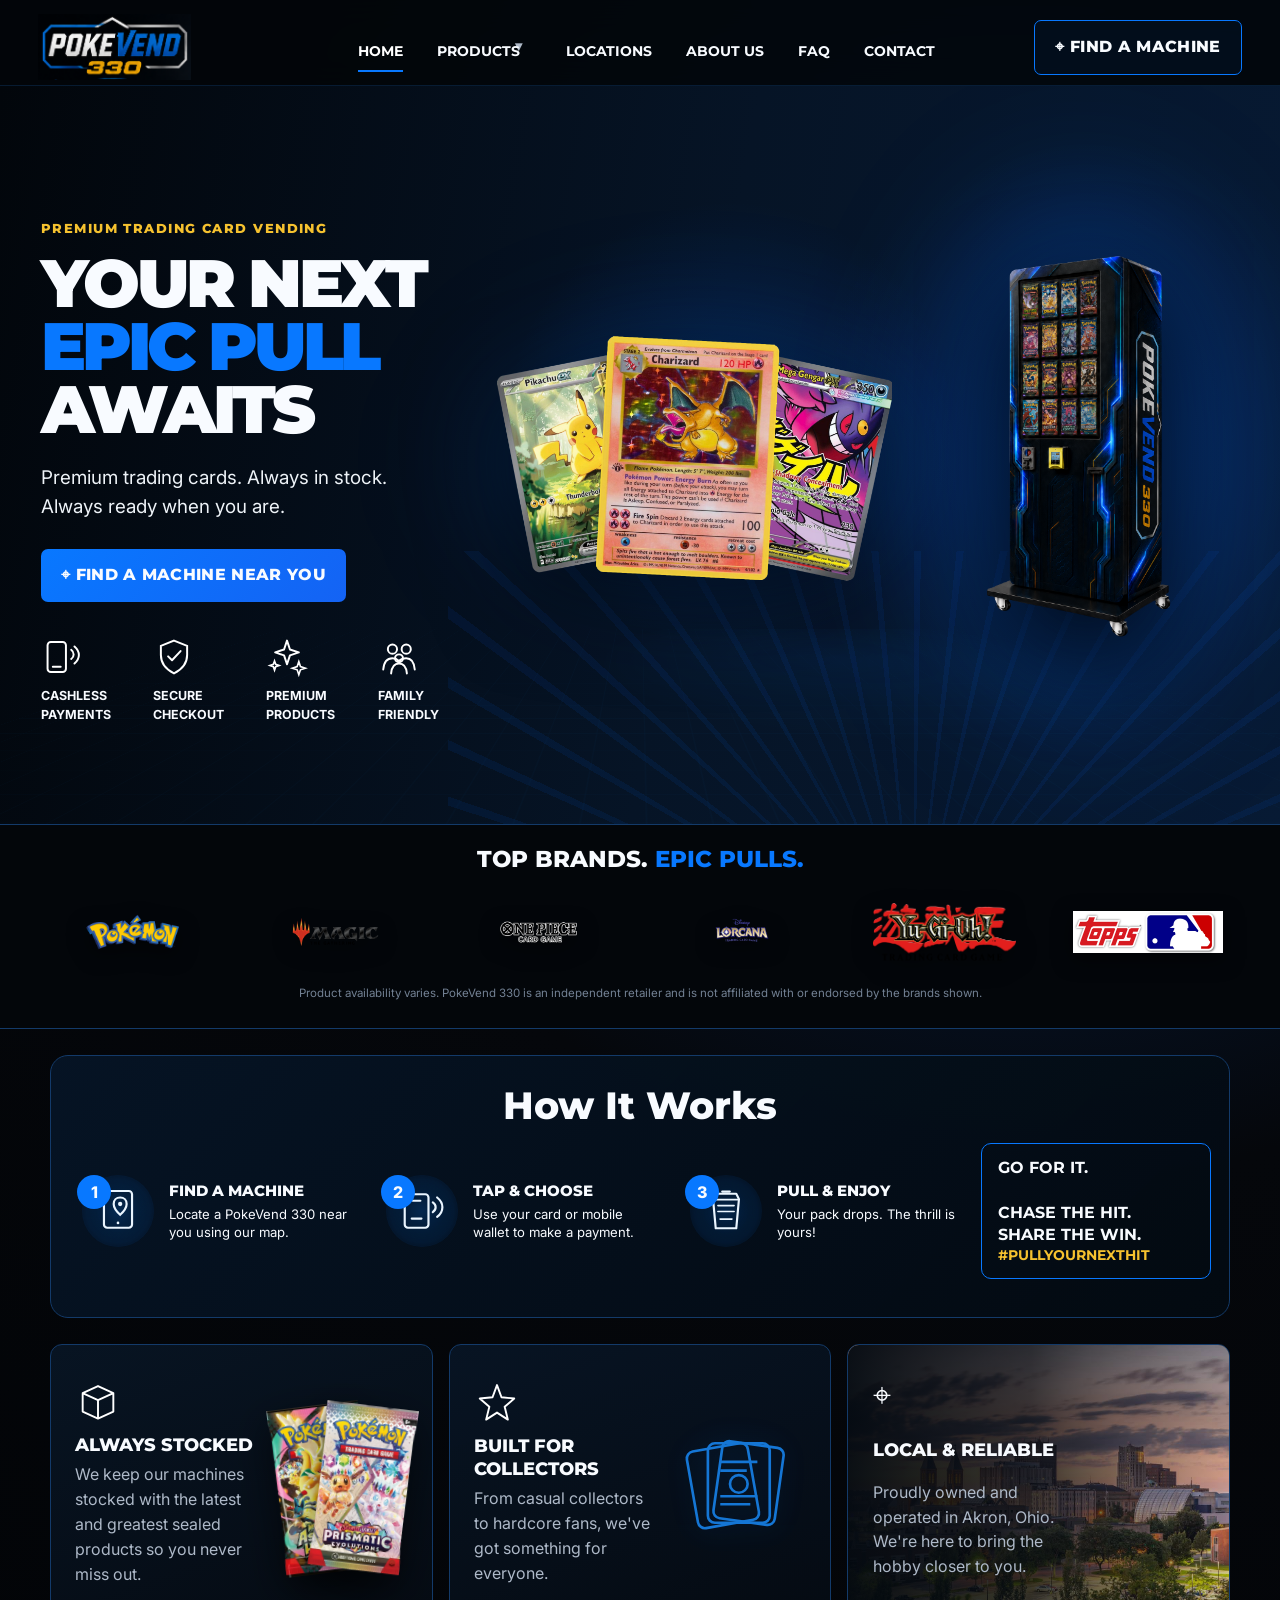
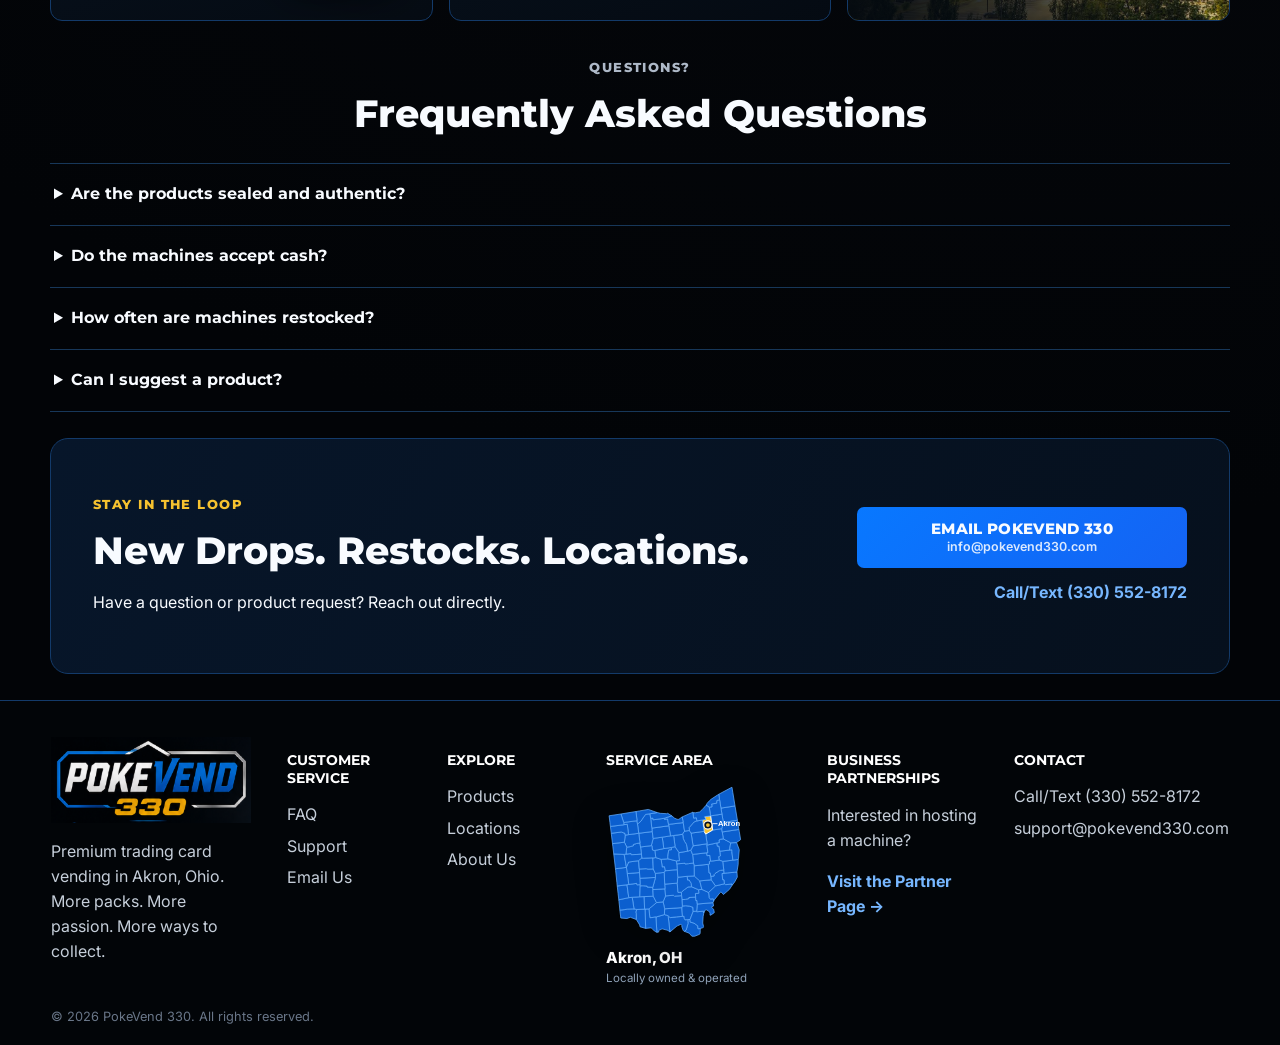
==== commit 4c872a5d: "Deploy Stage 15 Products dropdown and card guide polish" ====
--- a/index.html
+++ b/index.html
@@ -1,5 +1,5 @@
 <!doctype html><html lang="en"><head><meta charset="utf-8"><meta name="viewport" content="width=device-width, initial-scale=1"><title>PokeVend 330 | Trading Card Vending in Akron, Ohio</title><meta name="description" content="Find modern, cashless PokeVend 330 trading card vending machines in Akron, Ohio. Authentic sealed trading card products, frequently restocked."><meta name="theme-color" content="#05070b"><link rel="preconnect" href="https://fonts.googleapis.com"><link rel="preconnect" href="https://fonts.gstatic.com" crossorigin><link href="https://fonts.googleapis.com/css2?family=Inter:wght@400;500;600;700&family=Montserrat:wght@700;800;900&display=swap" rel="stylesheet"><link rel="stylesheet" href="css/style.css"><link rel="stylesheet" href="css/responsive.css"><script defer src="js/app.js"></script></head><body>
-<header class="site-header" id="top"><a class="brand" href="#top"><img src="images/logo.png" alt="PokeVend 330"></a><button class="nav-toggle" aria-label="Open navigation" aria-expanded="false">☰</button><nav class="main-nav"><a class="active" href="#top">Home</a><a href="products/">Products</a><a href="locations/">Locations</a><a href="about/">About Us</a><a href="faq/">FAQ</a><a href="contact/">Contact</a></nav><a class="button button-outline header-cta" href="locations/">⌖ Find a Machine</a></header>
+<header class="site-header" id="top"><a class="brand" href="#top"><img src="images/logo.png" alt="PokeVend 330"></a><button class="nav-toggle" aria-label="Open navigation" aria-expanded="false">☰</button><nav class="main-nav"><a class="active" href="#top">Home</a><div class="nav-dropdown"><a href="products/">Products</a><button class="nav-dropdown-toggle" type="button" aria-label="Open Products menu" aria-expanded="false"><span aria-hidden="true">▾</span></button><div class="nav-dropdown-menu"><a href="card-guide/">Card Value &amp; Selling Guide</a></div></div><a href="locations/">Locations</a><a href="about/">About Us</a><a href="faq/">FAQ</a><a href="contact/">Contact</a></nav><a class="button button-outline header-cta" href="locations/">⌖ Find a Machine</a></header>
 <main><section class="hero hero-v10"><div class="hero-grid"></div>
   <div class="hero-v10-layout">
     <div class="hero-copy hero-v10-copy reveal"><p class="eyebrow">PREMIUM TRADING CARD VENDING</p><h1>Your Next <span>Epic Pull</span> Awaits</h1><p class="hero-sub">Premium trading cards. Always in stock.<br>Always ready when you are.</p><a class="button button-primary" href="locations/">⌖ Find a Machine Near You</a><div class="hero-benefits">
--- a/css/style.css
+++ b/css/style.css
@@ -548,3 +548,119 @@
 .shop-card .price-lookup-link{margin-top:auto;padding-top:15px}
 .storefront-heading{margin-bottom:22px}
 .storefront-heading>div>p:last-child{max-width:680px;color:var(--muted)}
+
+
+/* =========================================================
+   STAGE 12 — CARD VALUE GUIDE
+   ========================================================= */
+.card-overview{padding:34px 0 12px;border-top:1px solid rgba(19,58,105,.55)}
+.card-overview-heading>p:last-child{max-width:760px;margin:8px auto 0;color:var(--muted)}
+.card-overview-grid{display:grid;grid-template-columns:repeat(3,minmax(0,1fr));gap:16px}
+.card-overview-step{position:relative;border:1px solid var(--line);border-radius:14px;padding:24px 22px 22px;background:linear-gradient(155deg,rgba(8,24,43,.96),rgba(4,10,18,.98));min-height:255px;overflow:hidden}
+.card-overview-step:after{content:"";position:absolute;width:140px;height:140px;right:-58px;bottom:-68px;border-radius:50%;background:rgba(0,119,255,.11);filter:blur(4px)}
+.card-step-number,.guide-section-title>span{display:grid;place-items:center;width:42px;height:42px;border-radius:50%;background:linear-gradient(135deg,var(--blue),#154eea);font:900 1rem Montserrat,sans-serif;box-shadow:0 0 24px rgba(0,119,255,.26)}
+.card-overview-step h3{margin:14px 0 8px;font:800 1.15rem Montserrat,sans-serif;text-transform:uppercase}
+.card-overview-step p{color:var(--muted);font-size:.91rem}
+.card-overview-step strong{color:#f5f9ff}
+.guide-inline-link{position:relative;z-index:2;display:inline-block;margin-top:8px;color:#83bdff;font-weight:750;font-size:.86rem}
+.guide-inline-link:hover{color:var(--gold)}
+.guide-tip{padding:10px 12px;border-left:2px solid var(--gold);background:rgba(246,194,47,.05)}
+.mini-check-list{display:grid;grid-template-columns:1fr 1fr;gap:5px 18px;margin:8px 0 0;padding-left:18px;color:#d5deea;font-size:.88rem}
+.guide-cta-panel{display:grid;grid-template-columns:1fr auto;gap:28px;align-items:center;margin:24px 0 16px;padding:26px 28px;border:1px solid rgba(8,120,255,.55);border-radius:15px;background:radial-gradient(circle at 85% 50%,rgba(8,120,255,.15),transparent 38%),linear-gradient(135deg,#07182c,#050b13)}
+.guide-cta-panel h3{margin:.25rem 0 .4rem;font:800 1.45rem Montserrat,sans-serif}
+.guide-cta-panel p:not(.eyebrow){margin:0;color:var(--muted);max-width:760px}
+.buyback-note{padding:22px 24px;border:1px solid rgba(246,194,47,.45);border-radius:13px;background:linear-gradient(120deg,rgba(246,194,47,.07),rgba(7,18,31,.92))}
+.buyback-note h3,.buyback-note h2{margin:0 0 8px;font-family:Montserrat,sans-serif}
+.buyback-note p{margin:0;color:#cdd7e3}
+
+.guide-hero{min-height:410px;background:radial-gradient(circle at 50% 5%,rgba(0,117,255,.25),transparent 42%),linear-gradient(120deg,#03080e,#08182b 55%,#04101e)}
+.guide-hero .subpage-copy{max-width:960px}
+.guide-hero h1{font-size:clamp(2.8rem,5.7vw,5.6rem)}
+.guide-jump{display:grid;grid-template-columns:repeat(6,1fr);gap:9px;margin-top:24px;margin-bottom:34px}
+.guide-jump a{display:flex;align-items:center;justify-content:center;gap:8px;padding:12px 8px;border:1px solid var(--line);border-radius:8px;background:#07111e;font:800 .76rem Montserrat,sans-serif;text-transform:uppercase;color:#dfe9f4}
+.guide-jump a:hover{border-color:var(--blue);background:#091a2e}
+.guide-jump span{color:var(--gold)}
+.guide-section{scroll-margin-top:104px;padding:34px 0 30px;border-bottom:1px solid rgba(19,58,105,.58)}
+.guide-section-title{display:flex;align-items:center;gap:16px;margin-bottom:22px}
+.guide-section-title>span{flex:0 0 42px}
+.guide-section-title h2{margin:.05rem 0;font:800 clamp(1.8rem,3vw,2.8rem) Montserrat,sans-serif}
+.guide-section-title .eyebrow{margin:0}
+.guide-prose{max-width:920px}
+.guide-prose p,.guide-lead{color:var(--muted)}
+.guide-prose h3{margin:24px 0 6px;font:800 1.05rem Montserrat,sans-serif;text-transform:uppercase}
+.guide-lead{font-size:1.02rem;max-width:930px}
+.centered{margin-left:auto;margin-right:auto;text-align:center}
+.protection-options,.grader-grid{display:grid;grid-template-columns:repeat(3,1fr);gap:15px;margin:22px 0}
+.protection-options article,.grader-grid article,.condition-grid article,.decision-card,.selling-grid article,.guide-check-card{border:1px solid var(--line);border-radius:12px;padding:20px;background:linear-gradient(160deg,rgba(8,21,36,.94),rgba(5,11,19,.96))}
+.protection-options h3,.grader-grid h3,.condition-grid h3,.decision-card h3,.selling-grid h3,.guide-check-card h3{margin:0 0 8px;font:800 1rem Montserrat,sans-serif}
+.protection-options p,.grader-grid p,.condition-grid p,.decision-card p,.selling-grid p,.guide-check-card li{color:var(--muted);font-size:.9rem}
+.guide-warning{margin:20px 0;padding:17px 18px;border-left:3px solid var(--gold);border-radius:6px;background:rgba(246,194,47,.07);color:#dce5ee}
+.guide-two-col{display:grid;grid-template-columns:minmax(0,1.5fr) minmax(260px,.75fr);gap:24px;align-items:start}
+.guide-check-card ul,.decision-card ul{margin:10px 0;padding-left:20px}
+.guide-check-card li,.decision-card li{margin:5px 0}
+.external-tool-row{display:grid;grid-template-columns:1fr 1fr;gap:15px;margin:20px 0 26px}
+.external-tool{display:flex;flex-direction:column;gap:4px;padding:18px 20px;border:1px solid rgba(8,120,255,.45);border-radius:10px;background:rgba(7,22,40,.78)}
+.external-tool strong{font:800 1rem Montserrat,sans-serif}
+.external-tool span{color:#8ec6ff;font-size:.86rem}
+.external-tool:hover{border-color:var(--gold)}
+.condition-grid{display:grid;grid-template-columns:repeat(3,1fr);gap:15px;margin-top:20px}
+.grader-grid{grid-template-columns:repeat(4,1fr)}
+.grader-grid .tag-card{border-color:rgba(8,120,255,.68);box-shadow:inset 0 0 30px rgba(8,120,255,.06)}
+.ludwig-callout{display:grid;grid-template-columns:1fr auto;align-items:center;gap:28px;margin:26px 0;padding:25px 28px;border:1px solid rgba(8,120,255,.55);border-radius:14px;background:radial-gradient(circle at 80% 50%,rgba(8,120,255,.17),transparent 35%),#06111f}
+.ludwig-callout h3{margin:.2rem 0 .4rem;font:800 1.25rem Montserrat,sans-serif}
+.ludwig-callout p:not(.eyebrow){margin:0;color:var(--muted);max-width:760px}
+.grade-economics{margin-top:28px}
+.grade-economics>h3,.selling-title{font:800 1.35rem Montserrat,sans-serif}
+.grade-four{display:grid;grid-template-columns:repeat(4,1fr);gap:12px;margin:15px 0}
+.grade-four span{display:flex;align-items:center;gap:9px;border:1px solid var(--line);border-radius:9px;padding:14px 12px;background:#07111e;font-weight:650;font-size:.88rem}
+.grade-four b{display:grid;place-items:center;min-width:28px;height:28px;border-radius:50%;background:var(--blue)}
+.example-math{padding:19px 22px;border-radius:10px;background:#070d14;border:1px solid rgba(255,255,255,.08);color:#cbd6e1}
+.example-math p{margin:6px 0}
+.big-question{color:var(--gold)!important;font-weight:800;font-size:1.05rem}
+.keep-sell-intro{grid-template-columns:1fr 1fr;margin-bottom:28px}
+.decision-card ul{color:var(--muted)}
+.selling-grid{display:grid;grid-template-columns:repeat(5,1fr);gap:13px;margin-top:20px}
+.sell-card-top{display:flex;align-items:flex-start;justify-content:space-between;gap:10px;border-bottom:1px solid rgba(19,58,105,.6);padding-bottom:10px;margin-bottom:10px}
+.sell-card-top h3{margin:0}
+.sell-card-top span{white-space:nowrap;color:var(--gold);font:900 1rem Montserrat,sans-serif}
+.value-convenience{display:flex;flex-wrap:wrap;gap:9px 14px;align-items:center;margin-top:20px;padding:17px 20px;border:1px solid var(--line);border-radius:10px;background:#06101d;font-size:.88rem}
+.value-convenience strong{color:var(--gold);margin-right:6px}
+.value-convenience span{color:#cbd6e1}
+.process-line{display:flex;align-items:center;justify-content:center;flex-wrap:wrap;gap:8px;margin:20px 0;font:800 .92rem Montserrat,sans-serif;text-transform:uppercase}
+.process-line span{padding:10px 13px;border:1px solid var(--line);border-radius:7px;background:#07111e}
+.process-line b{color:var(--gold)}
+.buyback-note-large{margin-top:38px;margin-bottom:28px;text-align:center;padding:28px 30px}
+.buyback-note-large p{max-width:850px;margin:0 auto}
+.guide-final{text-align:center;padding:38px 0 50px}
+.final-four{display:grid;grid-template-columns:repeat(4,1fr);gap:12px;margin:18px 0}
+.final-four span{display:flex;align-items:center;justify-content:center;padding:17px 10px;border:1px solid rgba(8,120,255,.42);border-radius:9px;background:#07111e;font:800 clamp(.68rem,.82vw,.82rem) Montserrat,sans-serif;white-space:nowrap}
+.guide-final>p:not(.eyebrow):not(.guide-disclaimer){font:800 1.3rem Montserrat,sans-serif}
+.guide-disclaimer{max-width:850px;margin:26px auto 0;color:#718195;font-size:.72rem;line-height:1.55}
+
+/* ===== Stage 15 card-guide refinements ===== */
+.keep-sell-intro{align-items:stretch}
+.keep-sell-intro .decision-card{height:100%;display:flex;flex-direction:column}
+.keep-sell-intro .decision-card>p:last-child{margin-top:auto;padding-top:14px}
+
+.ludwig-callout p:not(.eyebrow)+p{margin-top:10px}
+.ludwig-callout strong{color:#f4f7fb}
+
+.value-convenience{display:block;margin-top:26px;padding:24px;border:1px solid rgba(8,120,255,.52);border-radius:14px;background:radial-gradient(circle at 15% 0%,rgba(246,194,47,.08),transparent 34%),linear-gradient(145deg,#071422,#050c15);box-shadow:inset 0 1px 0 rgba(255,255,255,.03)}
+.value-convenience-heading{display:flex;align-items:end;justify-content:space-between;gap:18px;margin-bottom:16px}
+.value-convenience-heading .eyebrow{margin:0;color:var(--gold)}
+.value-convenience-heading h3{margin:0;font:800 1.05rem Montserrat,sans-serif;color:#f4f7fb;text-align:right}
+.value-convenience-grid{display:grid;grid-template-columns:repeat(2,minmax(0,1fr));gap:10px}
+.value-convenience-grid span{display:flex;align-items:center;gap:9px;min-width:0;padding:14px 16px;border:1px solid rgba(19,58,105,.85);border-radius:9px;background:rgba(4,13,23,.88);color:#dce7f2;font-size:.86rem;white-space:nowrap}
+.value-convenience-grid b{color:#fff;font:800 .82rem Montserrat,sans-serif}
+.value-convenience-grid em{color:var(--gold);font-style:normal;font-weight:900}
+
+/* Products navigation dropdown */
+.nav-dropdown{position:relative;display:flex;align-items:center}
+.nav-dropdown-toggle{display:grid;place-items:center;width:26px;height:34px;margin-left:-14px;padding:0;border:0;background:transparent;color:#aeb9c8;cursor:pointer;font-size:.86rem;transition:color .2s ease,transform .2s ease}
+.nav-dropdown:hover .nav-dropdown-toggle,.nav-dropdown:focus-within .nav-dropdown-toggle,.nav-dropdown.open .nav-dropdown-toggle{color:#fff}
+.nav-dropdown.open .nav-dropdown-toggle{transform:rotate(180deg)}
+.nav-dropdown-menu{position:absolute;top:calc(100% - 8px);left:50%;z-index:80;min-width:265px;padding:8px;opacity:0;visibility:hidden;pointer-events:none;transform:translate(-50%,8px);border:1px solid rgba(8,120,255,.5);border-radius:10px;background:linear-gradient(160deg,#0a192b,#06101d);box-shadow:0 18px 45px rgba(0,0,0,.5);transition:opacity .18s ease,transform .18s ease,visibility .18s ease}
+.nav-dropdown:hover .nav-dropdown-menu,.nav-dropdown:focus-within .nav-dropdown-menu,.nav-dropdown.open .nav-dropdown-menu{opacity:1;visibility:visible;pointer-events:auto;transform:translate(-50%,0)}
+.main-nav .nav-dropdown-menu a{display:block;padding:12px 14px;border-radius:7px;color:#dce8f7;font-size:.78rem;line-height:1.3;text-transform:none;white-space:nowrap}
+.main-nav .nav-dropdown-menu a:hover,.main-nav .nav-dropdown-menu a:focus-visible{background:rgba(8,120,255,.16);color:#fff}
+.main-nav .nav-dropdown-menu a:after{display:none!important}
--- a/css/responsive.css
+++ b/css/responsive.css
@@ -137,3 +137,61 @@
   .shop-grid{grid-template-columns:1fr}
   .shop-art{height:300px}
 }
+
+
+/* Card guide responsive */
+@media(max-width:1050px){
+  .card-overview-grid{grid-template-columns:repeat(2,1fr)}
+  .grader-grid{grid-template-columns:repeat(2,1fr)}
+  .selling-grid{grid-template-columns:repeat(3,1fr)}
+  .guide-jump{grid-template-columns:repeat(3,1fr)}
+}
+@media(max-width:820px){
+  .guide-cta-panel,.ludwig-callout{grid-template-columns:1fr}
+  .guide-cta-panel .button,.ludwig-callout .button{justify-self:start}
+  .condition-grid{grid-template-columns:repeat(2,1fr)}
+  .grade-four{grid-template-columns:repeat(2,1fr)}
+  .selling-grid{grid-template-columns:repeat(2,1fr)}
+}
+@media(max-width:620px){
+  .card-overview-grid,.protection-options,.grader-grid,.condition-grid,.selling-grid,.guide-two-col,.keep-sell-intro,.external-tool-row,.final-four{grid-template-columns:1fr}
+  .guide-jump{grid-template-columns:repeat(2,1fr)}
+  .guide-section{padding-top:28px}
+  .guide-section-title{align-items:flex-start}
+  .guide-cta-panel{padding:22px 20px}
+  .mini-check-list{grid-template-columns:1fr}
+  .grade-four{grid-template-columns:1fr}
+  .value-convenience{align-items:flex-start;flex-direction:column}
+}
+
+/* ===== Stage 15 card-guide responsive refinements ===== */
+@media(max-width:1050px){
+  .value-convenience-grid span{font-size:.80rem;padding:13px 12px;gap:7px}
+  .value-convenience-grid b{font-size:.76rem}
+}
+@media(max-width:820px){
+  .value-convenience-heading{align-items:flex-start;flex-direction:column;gap:4px}
+  .value-convenience-heading h3{text-align:left}
+  .value-convenience-grid{grid-template-columns:1fr}
+  .value-convenience-grid span{width:100%;white-space:nowrap}
+}
+@media(max-width:560px){
+  .value-convenience{padding:19px 16px}
+  .value-convenience-grid span{font-size:clamp(.68rem,3.2vw,.82rem);padding:12px 10px;gap:6px}
+  .value-convenience-grid b{font-size:inherit}
+  .ludwig-callout{padding:21px 18px}
+}
+
+@media(max-width:820px){
+  .main-nav .nav-dropdown{width:100%;display:grid;grid-template-columns:1fr 42px;align-items:center}
+  .main-nav .nav-dropdown>a{padding:10px 0}
+  .nav-dropdown-toggle{width:42px;height:42px;margin:0;justify-self:end}
+  .nav-dropdown-menu{position:static;grid-column:1/-1;display:none;min-width:0;width:100%;margin:0 0 4px 8px;padding:2px 0 4px 12px;opacity:1;visibility:visible;pointer-events:auto;transform:none;border:0;border-left:1px solid rgba(8,120,255,.55);border-radius:0;background:transparent;box-shadow:none}
+  .nav-dropdown:hover .nav-dropdown-menu,.nav-dropdown:focus-within .nav-dropdown-menu{transform:none}
+  .nav-dropdown.open .nav-dropdown-menu{display:block;transform:none}
+  .main-nav .nav-dropdown-menu a{padding:8px 10px;color:#aeb9c8;font-size:.8rem;white-space:normal}
+}
+
+@media(max-width:620px){
+  .final-four span{font-size:clamp(.62rem,3vw,.78rem);white-space:nowrap}
+}
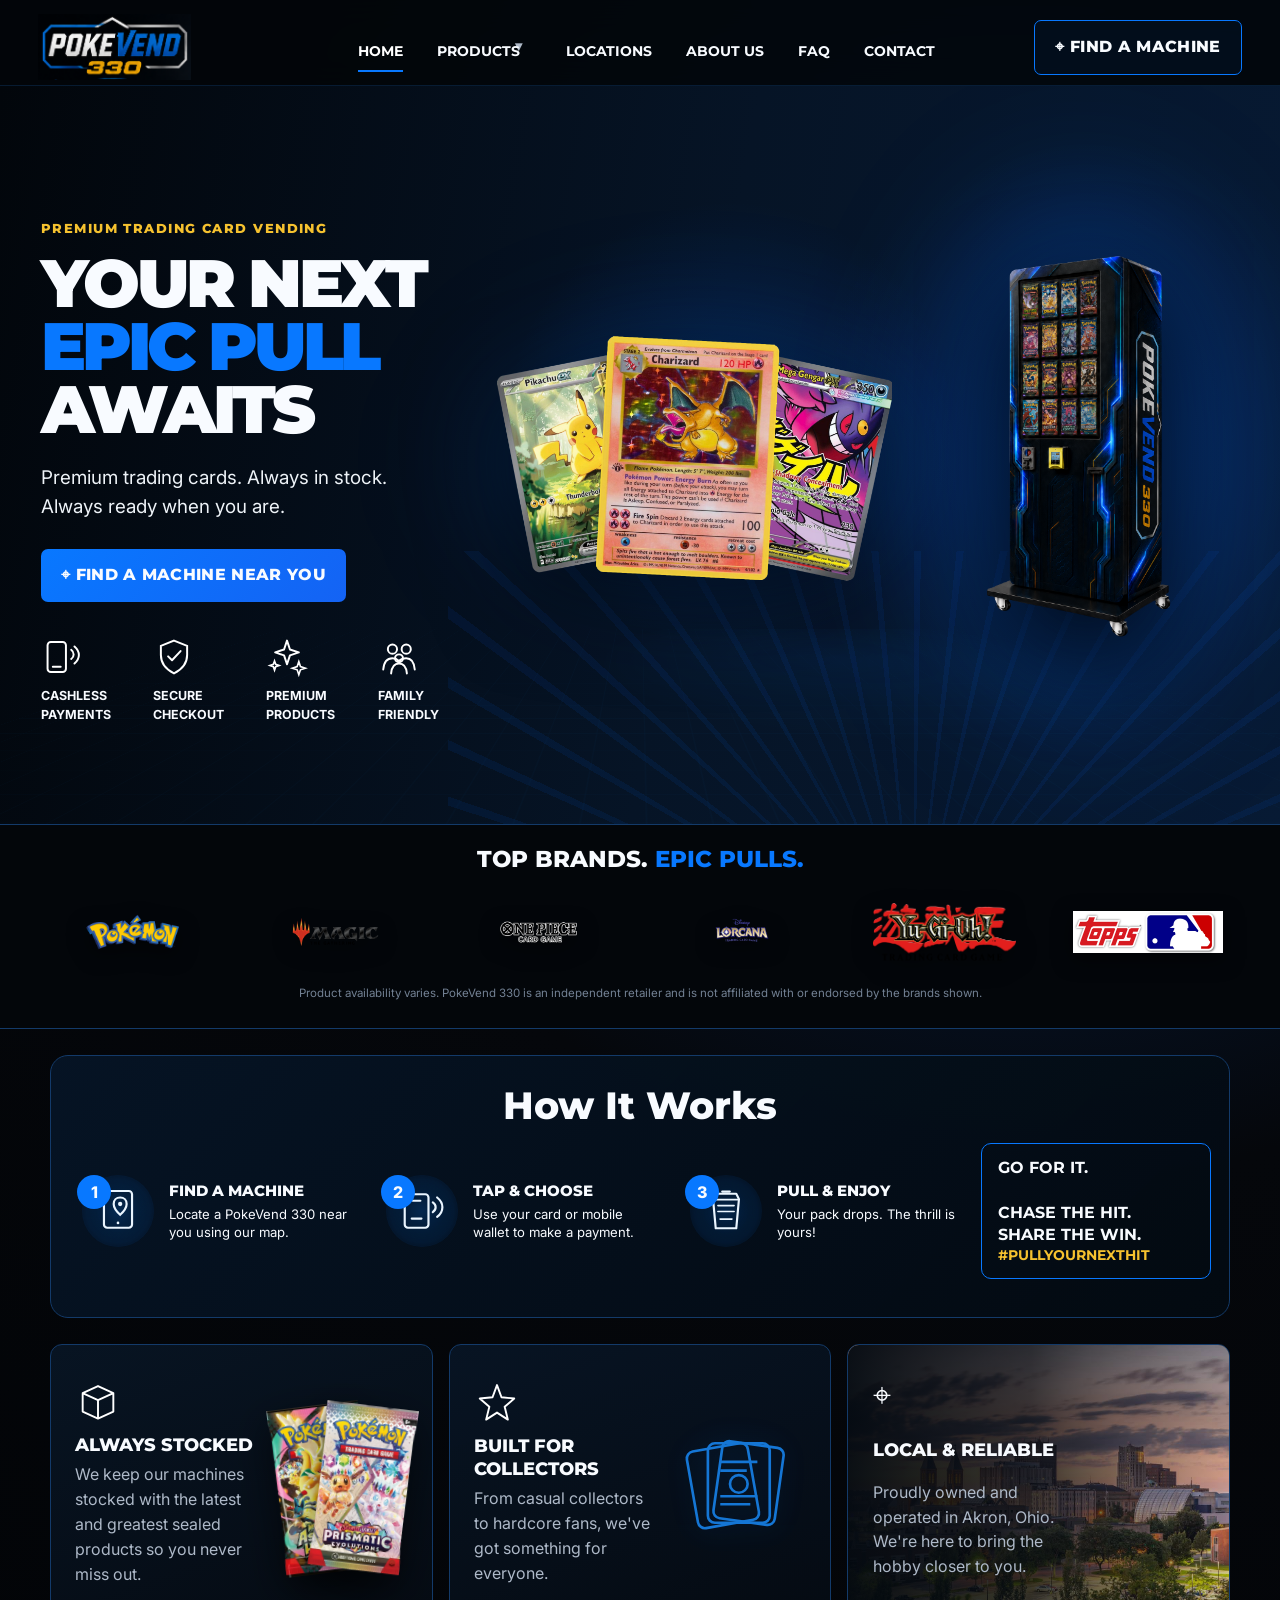
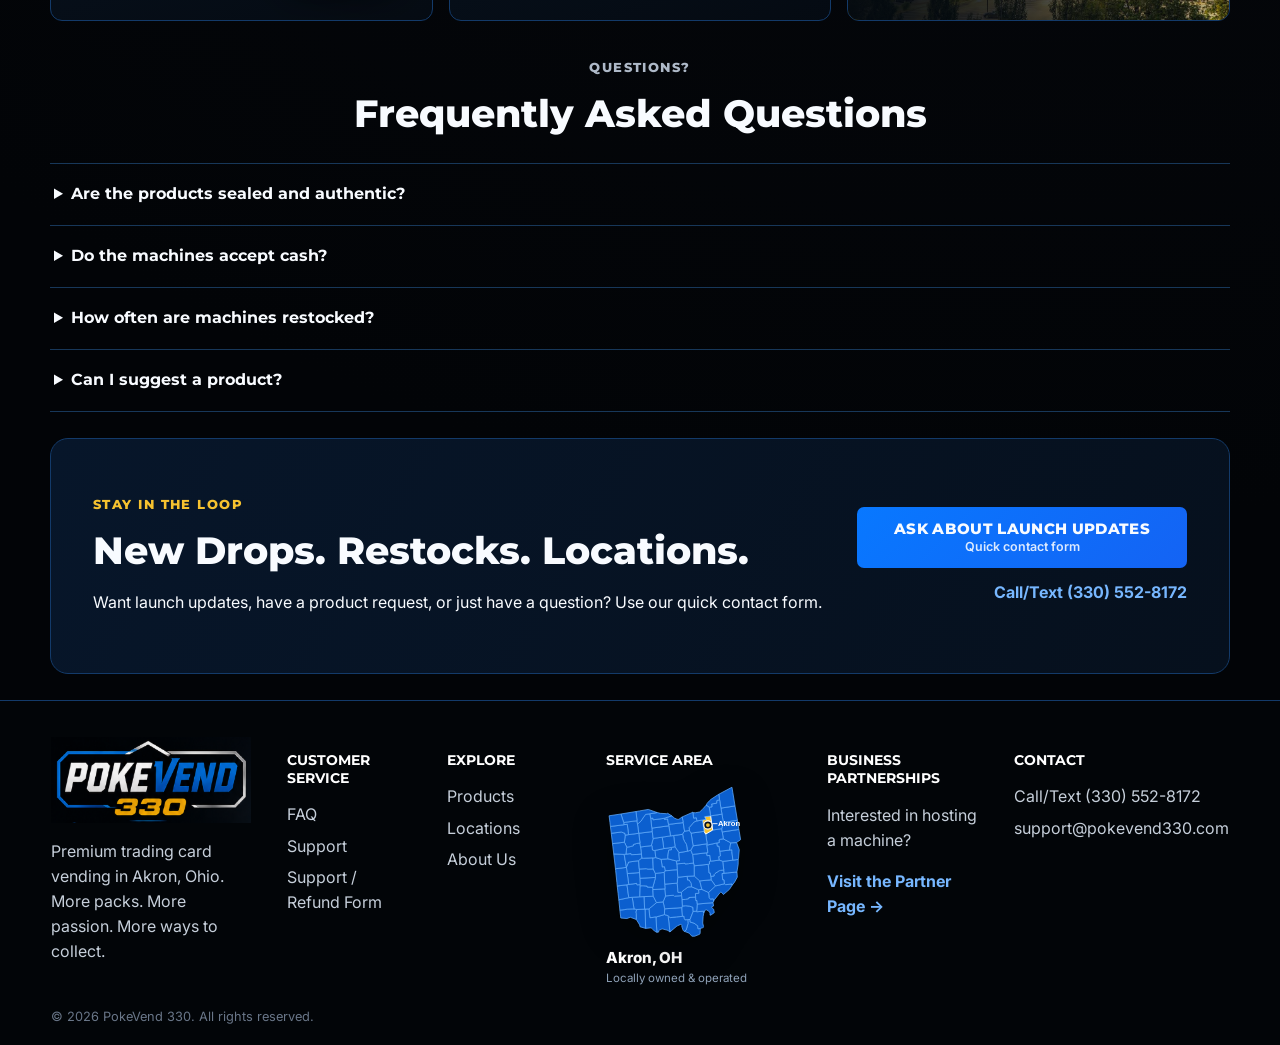
==== commit 4a157b82: "Deploy Stage 17 dedicated website forms" ====
--- a/index.html
+++ b/index.html
@@ -1,4 +1,4 @@
-<!doctype html><html lang="en"><head><meta charset="utf-8"><meta name="viewport" content="width=device-width, initial-scale=1"><title>PokeVend 330 | Trading Card Vending in Akron, Ohio</title><meta name="description" content="Find modern, cashless PokeVend 330 trading card vending machines in Akron, Ohio. Authentic sealed trading card products, frequently restocked."><meta name="theme-color" content="#05070b"><link rel="preconnect" href="https://fonts.googleapis.com"><link rel="preconnect" href="https://fonts.gstatic.com" crossorigin><link href="https://fonts.googleapis.com/css2?family=Inter:wght@400;500;600;700&family=Montserrat:wght@700;800;900&display=swap" rel="stylesheet"><link rel="stylesheet" href="css/style.css"><link rel="stylesheet" href="css/responsive.css"><script defer src="js/app.js"></script></head><body>
+<!doctype html><html lang="en"><head><meta charset="utf-8"><meta name="viewport" content="width=device-width, initial-scale=1"><title>Pokémon & Trading Card Vending Machines in Akron, Ohio | PokeVend 330</title><meta name="description" content="Find PokeVend 330 trading card vending machines in Akron and Northeast Ohio. Shop authentic sealed Pokémon and other popular trading card products at convenient local locations."><meta name="theme-color" content="#05070b"><link rel="preconnect" href="https://fonts.googleapis.com"><link rel="preconnect" href="https://fonts.gstatic.com" crossorigin><link href="https://fonts.googleapis.com/css2?family=Inter:wght@400;500;600;700&family=Montserrat:wght@700;800;900&display=swap" rel="stylesheet"><link rel="stylesheet" href="css/style.css"><link rel="stylesheet" href="css/responsive.css"><script defer src="js/app.js"></script><!-- Stage 17 SEO --><link rel="canonical" href="https://pokevend330.com/"><link rel="icon" href="favicon.ico" sizes="any"><link rel="icon" type="image/png" sizes="48x48" href="images/favicon-48.png"><link rel="icon" type="image/png" sizes="96x96" href="images/favicon-96.png"><link rel="apple-touch-icon" sizes="180x180" href="images/apple-touch-icon.png"><link rel="manifest" href="site.webmanifest"><meta property="og:type" content="website"><meta property="og:site_name" content="PokeVend 330"><meta property="og:title" content="Pokémon & Trading Card Vending Machines in Akron, Ohio | PokeVend 330"><meta property="og:description" content="Find PokeVend 330 trading card vending machines in Akron and Northeast Ohio. Shop authentic sealed Pokémon and other popular trading card products at convenient local locations."><meta property="og:url" content="https://pokevend330.com/"><meta property="og:image" content="https://pokevend330.com/images/favicon-512.png"><meta property="og:image:width" content="512"><meta property="og:image:height" content="512"><meta property="og:image:alt" content="PokeVend 330 logo"><meta name="twitter:card" content="summary"><meta name="twitter:title" content="Pokémon & Trading Card Vending Machines in Akron, Ohio | PokeVend 330"><meta name="twitter:description" content="Find PokeVend 330 trading card vending machines in Akron and Northeast Ohio. Shop authentic sealed Pokémon and other popular trading card products at convenient local locations."><meta name="twitter:image" content="https://pokevend330.com/images/favicon-512.png"><script type="application/ld+json">{"@context":"https://schema.org","@graph":[{"@type":"Organization","@id":"https://pokevend330.com/#organization","name":"PokeVend 330","url":"https://pokevend330.com/","logo":{"@type":"ImageObject","url":"https://pokevend330.com/images/favicon-512.png","width":512,"height":512},"description":"PokeVend 330 is a locally operated trading card vending business serving Akron and Northeast Ohio with sealed Pokémon and other popular trading card products.","email":"support@pokevend330.com","telephone":"+1-330-552-8172","areaServed":[{"@type":"City","name":"Akron","addressRegion":"OH","addressCountry":"US"},{"@type":"AdministrativeArea","name":"Northeast Ohio","addressCountry":"US"}],"contactPoint":{"@type":"ContactPoint","telephone":"+1-330-552-8172","email":"support@pokevend330.com","contactType":"customer support","areaServed":"US-OH"}},{"@type":"WebSite","@id":"https://pokevend330.com/#website","url":"https://pokevend330.com/","name":"PokeVend 330","publisher":{"@id":"https://pokevend330.com/#organization"},"inLanguage":"en-US"}]}</script><!-- /Stage 17 SEO --></head><body>
 <header class="site-header" id="top"><a class="brand" href="#top"><img src="images/logo.png" alt="PokeVend 330"></a><button class="nav-toggle" aria-label="Open navigation" aria-expanded="false">☰</button><nav class="main-nav"><a class="active" href="#top">Home</a><div class="nav-dropdown"><a href="products/">Products</a><button class="nav-dropdown-toggle" type="button" aria-label="Open Products menu" aria-expanded="false"><span aria-hidden="true">▾</span></button><div class="nav-dropdown-menu"><a href="card-guide/">Card Value &amp; Selling Guide</a></div></div><a href="locations/">Locations</a><a href="about/">About Us</a><a href="faq/">FAQ</a><a href="contact/">Contact</a></nav><a class="button button-outline header-cta" href="locations/">⌖ Find a Machine</a></header>
 <main><section class="hero hero-v10"><div class="hero-grid"></div>
   <div class="hero-v10-layout">
@@ -126,10 +126,7 @@
       <details><summary>Can I suggest a product?</summary><p>Absolutely. Send us an email and tell us what you would like to see in the machine.</p></details>
     </section>
 
-<section class="contact section-shell reveal" id="contact"><div><p class="eyebrow">STAY IN THE LOOP</p><h2>New Drops. Restocks. Locations.</h2><p>Have a question or product request? Reach out directly.</p></div><div class="contact-actions"><a class="button button-primary email-pokevend-cta" href="mailto:info@pokevend330.com">
-      <span class="email-cta-title">Email PokeVend 330</span>
-      <span class="email-cta-address">info@pokevend330.com</span>
-    </a><a class="text-link" href="tel:+13305528172">Call/Text (330) 552-8172</a></div></section></main>
+<section class="contact section-shell reveal" id="contact"><div><p class="eyebrow">STAY IN THE LOOP</p><h2>New Drops. Restocks. Locations.</h2><p>Want launch updates, have a product request, or just have a question? Use our quick contact form.</p></div><div class="contact-actions"><a class="button button-primary email-pokevend-cta" href="contact/#launch-updates"><span class="email-cta-title">Ask About Launch Updates</span><span class="email-cta-address">Quick contact form</span></a><a class="text-link" href="tel:+13305528172">Call/Text (330) 552-8172</a></div></section></main>
 
   <footer class="site-footer enhanced-footer">
     <div class="footer-brand">
@@ -140,7 +137,7 @@
       <h3>Customer Service</h3>
       <a href="faq/">FAQ</a>
       <a href="contact/">Support</a>
-      <a href="mailto:support@pokevend330.com">Email Us</a>
+      <a href="contact/#support-form">Support / Refund Form</a>
     </div>
     <div>
       <h3>Explore</h3>
@@ -163,7 +160,7 @@
     <div>
       <h3>Contact</h3>
       <a href="tel:+13305528172">Call/Text (330) 552-8172</a>
-      <a href="mailto:support@pokevend330.com">support@pokevend330.com</a>
+      <a href="contact/#support-form">support@pokevend330.com</a>
     </div>
     <div class="copyright">© 2026 PokeVend 330. All rights reserved.</div>
   </footer>
--- a/css/style.css
+++ b/css/style.css
@@ -664,3 +664,30 @@
 .main-nav .nav-dropdown-menu a{display:block;padding:12px 14px;border-radius:7px;color:#dce8f7;font-size:.78rem;line-height:1.3;text-transform:none;white-space:nowrap}
 .main-nav .nav-dropdown-menu a:hover,.main-nav .nav-dropdown-menu a:focus-visible{background:rgba(8,120,255,.16);color:#fff}
 .main-nav .nav-dropdown-menu a:after{display:none!important}
+
+/* ===== Stage 17: partner CTA fixes + shared homepage hero artwork ===== */
+#partner-contact{scroll-margin-top:110px}
+.partner-hero{grid-template-columns:minmax(0,1.42fr) minmax(500px,.9fr)}
+.partner-hero-visuals{position:relative;min-height:590px;align-self:stretch;isolation:isolate}
+.partner-card-stage{position:absolute;left:-4%;top:4%;width:72%;z-index:2;display:grid;place-items:center;isolation:isolate}
+.partner-card-art{position:relative;z-index:2;width:100%;height:auto;filter:drop-shadow(0 24px 38px rgba(0,0,0,.62))}
+.partner-machine-stage{position:absolute;right:-1%;bottom:-18px;width:66%;height:560px;z-index:3;display:grid;place-items:end center;isolation:isolate}
+.partner-machine-art{position:relative;z-index:2;width:auto;max-width:100%;height:545px;object-fit:contain;filter:drop-shadow(0 30px 44px rgba(0,0,0,.76));-webkit-mask-image:radial-gradient(ellipse 78% 83% at 50% 49%,#000 68%,rgba(0,0,0,.98) 78%,transparent 100%);mask-image:radial-gradient(ellipse 78% 83% at 50% 49%,#000 68%,rgba(0,0,0,.98) 78%,transparent 100%)}
+.partner-card-stage .hero-card-glow{width:90%;height:60%}
+.partner-machine-stage .hero-machine-v10-glow{width:78%;height:72%}
+
+
+/* ===== Stage 17: dedicated contact, support/refund, and partnership forms ===== */
+#support-form,#launch-updates,#partner-contact{scroll-margin-top:110px}
+.contact-form-layout{display:grid;grid-template-columns:minmax(0,1fr) minmax(0,1fr) minmax(260px,.55fr);gap:20px;align-items:start}
+.form-panel{padding:28px;border:1px solid rgba(8,120,255,.34);border-radius:14px;background:linear-gradient(145deg,rgba(8,23,40,.96),rgba(4,11,20,.98));box-shadow:inset 0 1px 0 rgba(255,255,255,.035),0 18px 45px rgba(0,0,0,.2)}
+.form-heading{margin-bottom:20px}.form-heading h2{margin:4px 0 8px}.form-heading p:last-child{color:#aeb9c8;line-height:1.65}
+.pv-form{display:grid;gap:15px}.form-grid{display:grid;gap:14px}.form-grid.two-col{grid-template-columns:repeat(2,minmax(0,1fr))}.form-grid .full-span{grid-column:1/-1}
+.pv-form label{display:grid;gap:7px;color:#f2f6fb;font:700 .76rem Montserrat,sans-serif;letter-spacing:.02em}.pv-form .optional{color:#7f90a4;font:500 .67rem Inter,sans-serif;margin-left:4px}
+.pv-form input,.pv-form select,.pv-form textarea{width:100%;min-width:0;border:1px solid #17395f;border-radius:8px;background:#040d17;color:#f4f7fb;padding:12px 13px;font:500 .9rem Inter,sans-serif;outline:none;transition:border-color .18s ease,box-shadow .18s ease}
+.pv-form textarea{resize:vertical;min-height:118px;line-height:1.5}.pv-form input::placeholder,.pv-form textarea::placeholder{color:#64758a}
+.pv-form input:focus,.pv-form select:focus,.pv-form textarea:focus{border-color:#0878ff;box-shadow:0 0 0 3px rgba(8,120,255,.14)}
+.pv-form select{appearance:auto}.pv-form .button{justify-self:start;border:0;cursor:pointer}
+.form-honeypot{position:absolute!important;left:-9999px!important;width:1px!important;height:1px!important;opacity:0!important;pointer-events:none!important}
+.form-privacy{margin:0;color:#718195;font-size:.7rem;line-height:1.55}.check-field{display:flex!important;grid-template-columns:auto 1fr!important;align-items:flex-start;gap:10px!important;color:#cbd6e1!important;font:500 .8rem/1.45 Inter,sans-serif!important}.check-field input{width:17px!important;height:17px;margin-top:2px;padding:0}
+.contact-side-stack{display:grid;gap:20px}.contact-side-stack .contact-card{height:auto}.partner-contact-section{align-items:start;gap:34px}.partner-form-panel{width:100%;max-width:760px}.partner-phone-line{margin-top:18px}.thank-you-hero{min-height:62vh;display:grid;align-items:center}
--- a/css/responsive.css
+++ b/css/responsive.css
@@ -195,3 +195,31 @@
 @media(max-width:620px){
   .final-four span{font-size:clamp(.62rem,3vw,.78rem);white-space:nowrap}
 }
+
+/* Stage 17 partner hero artwork responsive layout */
+@media(max-width:1100px){
+  .partner-hero{grid-template-columns:minmax(0,1.25fr) minmax(390px,.8fr)}
+  .partner-hero-visuals{min-height:535px}
+  .partner-card-stage{left:-2%;width:76%}
+  .partner-machine-stage{width:68%;height:505px}
+  .partner-machine-art{height:490px}
+}
+@media(max-width:900px){
+  .partner-hero{grid-template-columns:1fr}
+  .partner-hero-visuals{min-height:650px;margin-top:10px}
+  .partner-card-stage{left:50%;top:0;width:min(620px,86vw);transform:translateX(-50%)}
+  .partner-machine-stage{right:50%;bottom:-15px;width:min(390px,64vw);height:500px;transform:translateX(50%)}
+  .partner-machine-art{height:490px}
+}
+@media(max-width:620px){
+  .partner-hero-visuals{min-height:520px}
+  .partner-card-stage{width:96vw;max-width:none}
+  .partner-machine-stage{width:min(330px,76vw);height:405px}
+  .partner-machine-art{height:395px}
+}
+
+
+/* Stage 17 form responsive layout */
+@media(max-width:1100px){.contact-form-layout{grid-template-columns:1fr 1fr}.contact-side-stack{grid-column:1/-1;grid-template-columns:1fr 1fr}}
+@media(max-width:820px){.contact-form-layout{grid-template-columns:1fr}.contact-side-stack{grid-column:auto;grid-template-columns:1fr}.partner-contact-section{grid-template-columns:1fr}.partner-form-panel{max-width:none}}
+@media(max-width:620px){.form-panel{padding:21px 17px}.form-grid.two-col{grid-template-columns:1fr}.form-grid .full-span{grid-column:auto}.pv-form .button{width:100%;justify-content:center}.partner-contact-section{gap:22px}}
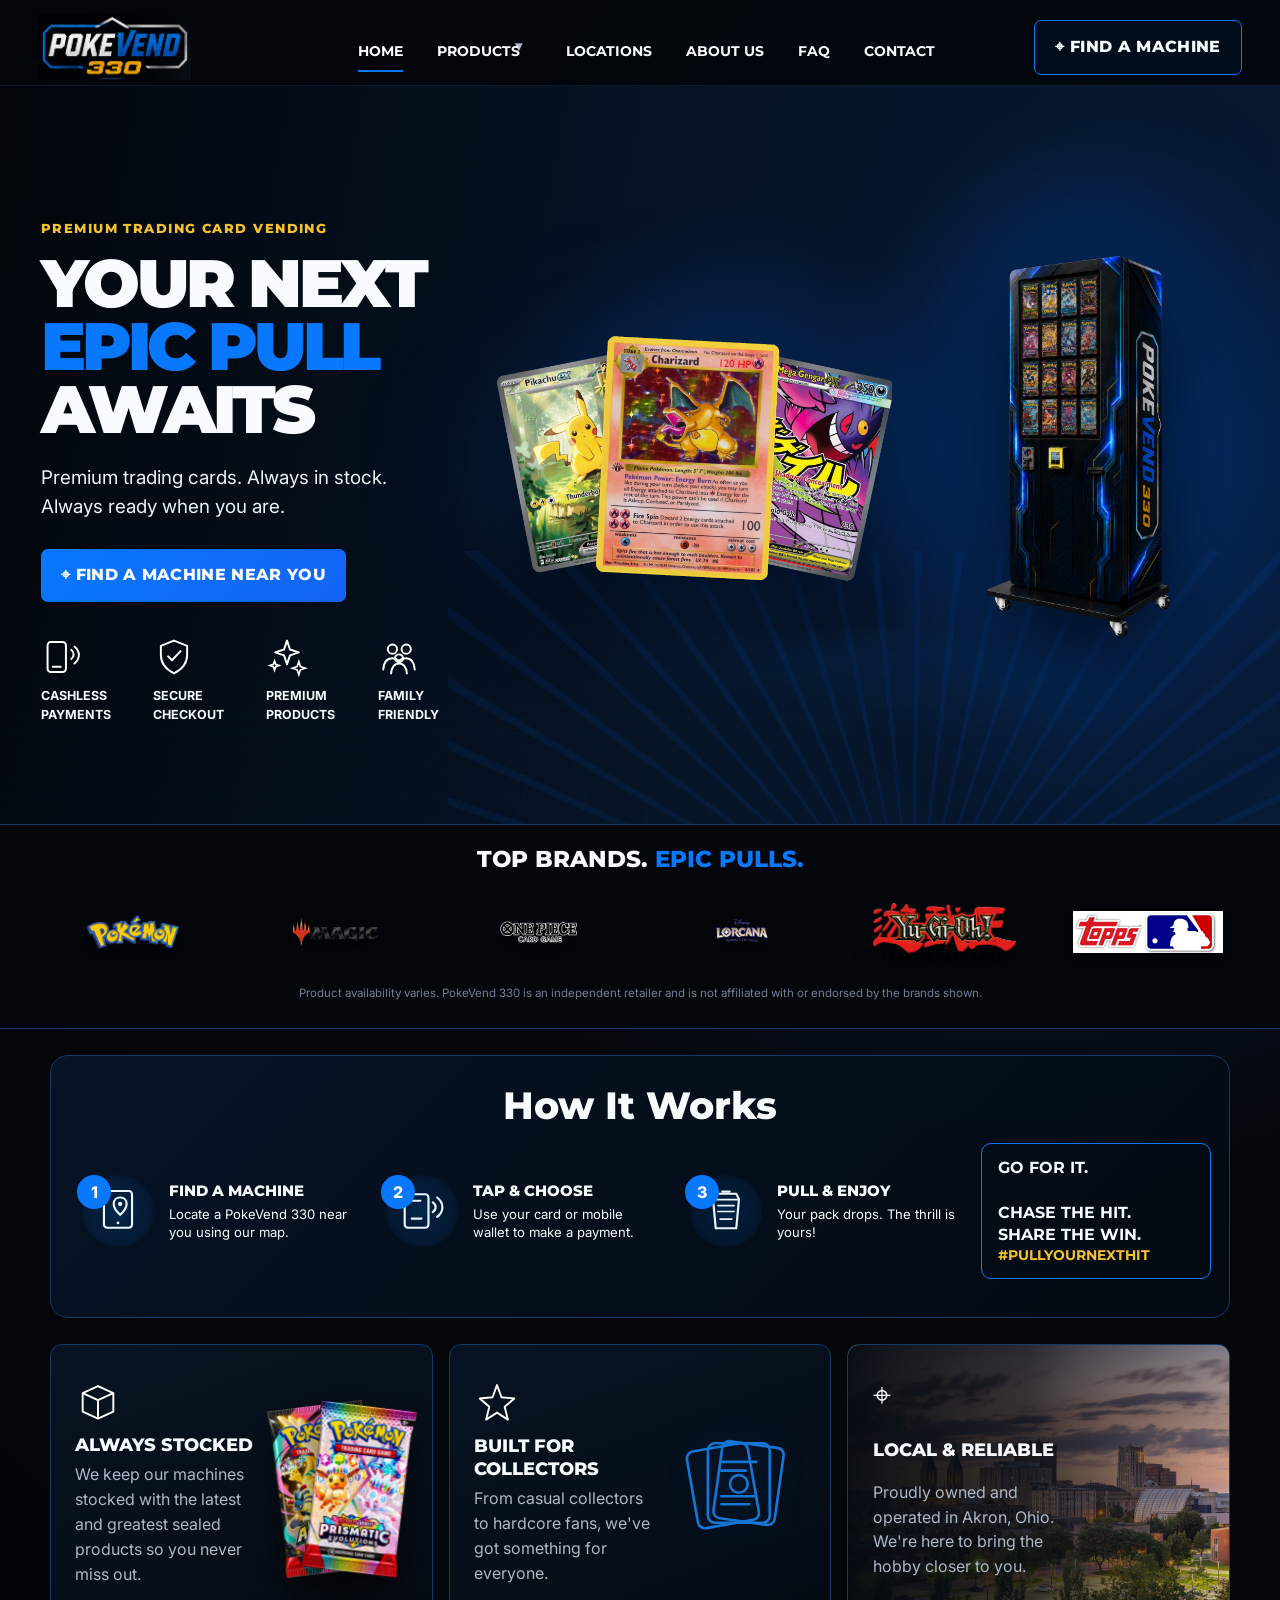
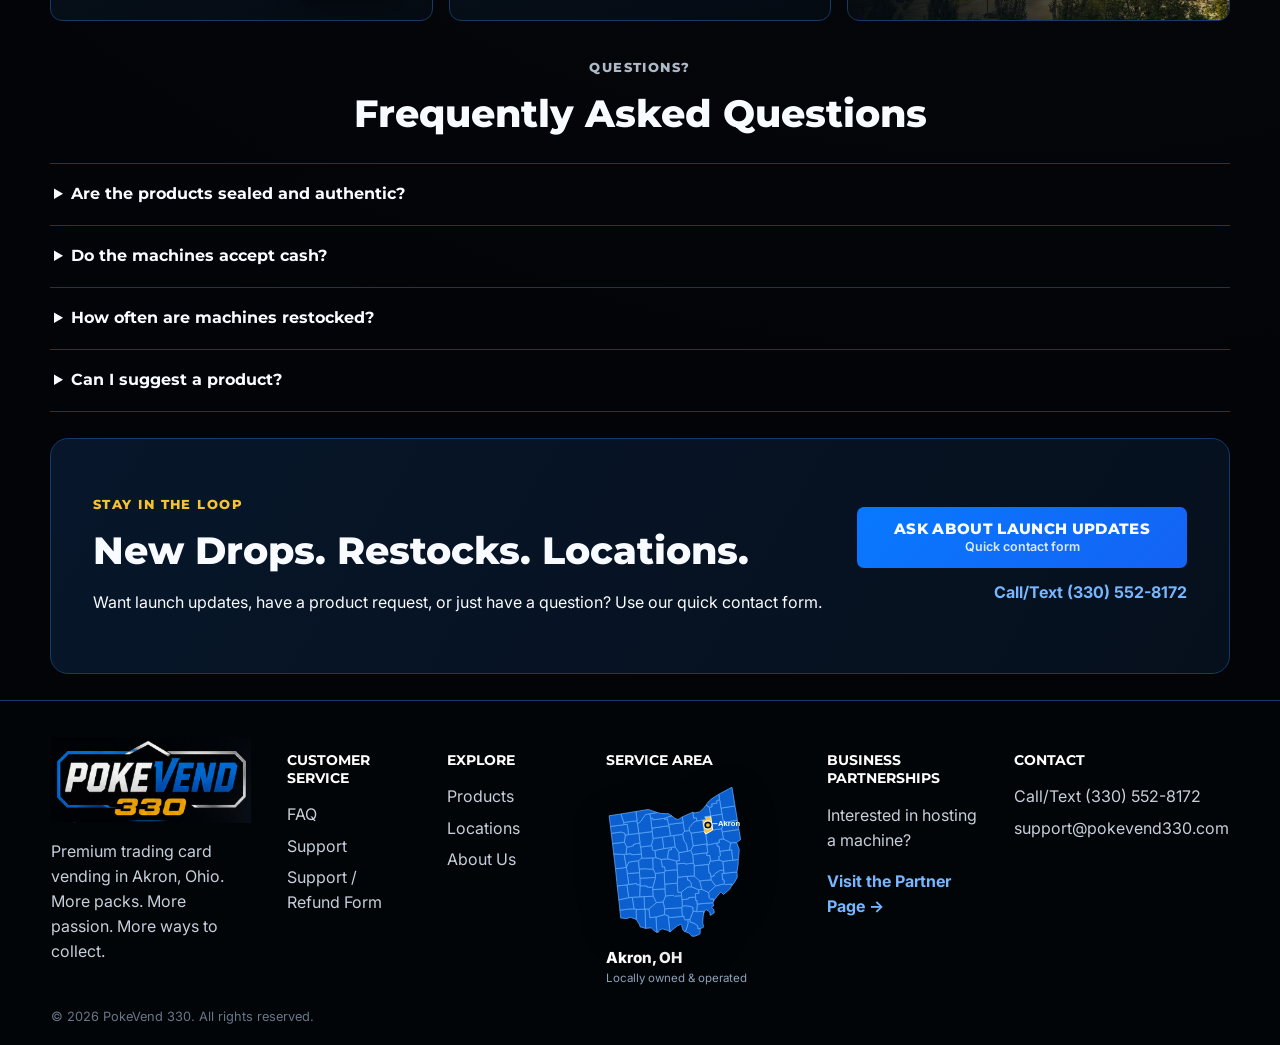
==== commit 8ca8f5e7: "Deploy PokeVend 330 website Stage 18" ====
--- a/index.html
+++ b/index.html
@@ -1,168 +1,162 @@
-<!doctype html><html lang="en"><head><meta charset="utf-8"><meta name="viewport" content="width=device-width, initial-scale=1"><title>Pokémon & Trading Card Vending Machines in Akron, Ohio | PokeVend 330</title><meta name="description" content="Find PokeVend 330 trading card vending machines in Akron and Northeast Ohio. Shop authentic sealed Pokémon and other popular trading card products at convenient local locations."><meta name="theme-color" content="#05070b"><link rel="preconnect" href="https://fonts.googleapis.com"><link rel="preconnect" href="https://fonts.gstatic.com" crossorigin><link href="https://fonts.googleapis.com/css2?family=Inter:wght@400;500;600;700&family=Montserrat:wght@700;800;900&display=swap" rel="stylesheet"><link rel="stylesheet" href="css/style.css"><link rel="stylesheet" href="css/responsive.css"><script defer src="js/app.js"></script><!-- Stage 17 SEO --><link rel="canonical" href="https://pokevend330.com/"><link rel="icon" href="favicon.ico" sizes="any"><link rel="icon" type="image/png" sizes="48x48" href="images/favicon-48.png"><link rel="icon" type="image/png" sizes="96x96" href="images/favicon-96.png"><link rel="apple-touch-icon" sizes="180x180" href="images/apple-touch-icon.png"><link rel="manifest" href="site.webmanifest"><meta property="og:type" content="website"><meta property="og:site_name" content="PokeVend 330"><meta property="og:title" content="Pokémon & Trading Card Vending Machines in Akron, Ohio | PokeVend 330"><meta property="og:description" content="Find PokeVend 330 trading card vending machines in Akron and Northeast Ohio. Shop authentic sealed Pokémon and other popular trading card products at convenient local locations."><meta property="og:url" content="https://pokevend330.com/"><meta property="og:image" content="https://pokevend330.com/images/favicon-512.png"><meta property="og:image:width" content="512"><meta property="og:image:height" content="512"><meta property="og:image:alt" content="PokeVend 330 logo"><meta name="twitter:card" content="summary"><meta name="twitter:title" content="Pokémon & Trading Card Vending Machines in Akron, Ohio | PokeVend 330"><meta name="twitter:description" content="Find PokeVend 330 trading card vending machines in Akron and Northeast Ohio. Shop authentic sealed Pokémon and other popular trading card products at convenient local locations."><meta name="twitter:image" content="https://pokevend330.com/images/favicon-512.png"><script type="application/ld+json">{"@context":"https://schema.org","@graph":[{"@type":"Organization","@id":"https://pokevend330.com/#organization","name":"PokeVend 330","url":"https://pokevend330.com/","logo":{"@type":"ImageObject","url":"https://pokevend330.com/images/favicon-512.png","width":512,"height":512},"description":"PokeVend 330 is a locally operated trading card vending business serving Akron and Northeast Ohio with sealed Pokémon and other popular trading card products.","email":"support@pokevend330.com","telephone":"+1-330-552-8172","areaServed":[{"@type":"City","name":"Akron","addressRegion":"OH","addressCountry":"US"},{"@type":"AdministrativeArea","name":"Northeast Ohio","addressCountry":"US"}],"contactPoint":{"@type":"ContactPoint","telephone":"+1-330-552-8172","email":"support@pokevend330.com","contactType":"customer support","areaServed":"US-OH"}},{"@type":"WebSite","@id":"https://pokevend330.com/#website","url":"https://pokevend330.com/","name":"PokeVend 330","publisher":{"@id":"https://pokevend330.com/#organization"},"inLanguage":"en-US"}]}</script><!-- /Stage 17 SEO --></head><body>
-<header class="site-header" id="top"><a class="brand" href="#top"><img src="images/logo.png" alt="PokeVend 330"></a><button class="nav-toggle" aria-label="Open navigation" aria-expanded="false">☰</button><nav class="main-nav"><a class="active" href="#top">Home</a><div class="nav-dropdown"><a href="products/">Products</a><button class="nav-dropdown-toggle" type="button" aria-label="Open Products menu" aria-expanded="false"><span aria-hidden="true">▾</span></button><div class="nav-dropdown-menu"><a href="card-guide/">Card Value &amp; Selling Guide</a></div></div><a href="locations/">Locations</a><a href="about/">About Us</a><a href="faq/">FAQ</a><a href="contact/">Contact</a></nav><a class="button button-outline header-cta" href="locations/">⌖ Find a Machine</a></header>
+<!DOCTYPE html>
+<html lang="en"><head><meta charset="utf-8"/><meta content="width=device-width, initial-scale=1" name="viewport"/><title>Pokémon &amp; Trading Card Vending Machines in Akron, Ohio | PokeVend 330</title><meta content="Find PokeVend 330 trading card vending machines in Akron and Northeast Ohio. Shop authentic sealed Pokémon and other popular trading card products at convenient local locations." name="description"/><meta content="#05070b" name="theme-color"/><link href="https://fonts.googleapis.com" rel="preconnect"/><link crossorigin="" href="https://fonts.gstatic.com" rel="preconnect"/><link href="https://fonts.googleapis.com/css2?family=Inter:wght@400;500;600;700&amp;family=Montserrat:wght@700;800;900&amp;display=swap" rel="stylesheet"/><link href="css/style.css" rel="stylesheet"/><link href="css/responsive.css" rel="stylesheet"/><script defer="" src="js/app.js"></script><!-- Stage 17 SEO --><link href="https://pokevend330.com/" rel="canonical"/><link href="favicon.ico" rel="icon" sizes="any"/><link href="images/favicon-48.png" rel="icon" sizes="48x48" type="image/png"/><link href="images/favicon-96.png" rel="icon" sizes="96x96" type="image/png"/><link href="images/apple-touch-icon.png" rel="apple-touch-icon" sizes="180x180"/><link href="site.webmanifest" rel="manifest"/><meta content="website" property="og:type"/><meta content="PokeVend 330" property="og:site_name"/><meta content="Pokémon &amp; Trading Card Vending Machines in Akron, Ohio | PokeVend 330" property="og:title"/><meta content="Find PokeVend 330 trading card vending machines in Akron and Northeast Ohio. Shop authentic sealed Pokémon and other popular trading card products at convenient local locations." property="og:description"/><meta content="https://pokevend330.com/" property="og:url"/><meta content="https://pokevend330.com/images/favicon-512.png" property="og:image"/><meta content="512" property="og:image:width"/><meta content="512" property="og:image:height"/><meta content="PokeVend 330 logo" property="og:image:alt"/><meta content="summary" name="twitter:card"/><meta content="Pokémon &amp; Trading Card Vending Machines in Akron, Ohio | PokeVend 330" name="twitter:title"/><meta content="Find PokeVend 330 trading card vending machines in Akron and Northeast Ohio. Shop authentic sealed Pokémon and other popular trading card products at convenient local locations." name="twitter:description"/><meta content="https://pokevend330.com/images/favicon-512.png" name="twitter:image"/><script type="application/ld+json">{"@context":"https://schema.org","@graph":[{"@type":"Organization","@id":"https://pokevend330.com/#organization","name":"PokeVend 330","url":"https://pokevend330.com/","logo":{"@type":"ImageObject","url":"https://pokevend330.com/images/favicon-512.png","width":512,"height":512},"description":"PokeVend 330 is a locally operated trading card vending business serving Akron and Northeast Ohio with sealed Pokémon and other popular trading card products.","email":"support@pokevend330.com","telephone":"+1-330-552-8172","areaServed":[{"@type":"City","name":"Akron","addressRegion":"OH","addressCountry":"US"},{"@type":"AdministrativeArea","name":"Northeast Ohio","addressCountry":"US"}],"contactPoint":{"@type":"ContactPoint","telephone":"+1-330-552-8172","email":"support@pokevend330.com","contactType":"customer support","areaServed":"US-OH"}},{"@type":"WebSite","@id":"https://pokevend330.com/#website","url":"https://pokevend330.com/","name":"PokeVend 330","publisher":{"@id":"https://pokevend330.com/#organization"},"inLanguage":"en-US"}]}</script><!-- /Stage 17 SEO --></head><body>
+<header class="site-header" id="top"><a class="brand" href="#top"><img alt="PokeVend 330" src="images/logo.png"/></a><button aria-expanded="false" aria-label="Open navigation" class="nav-toggle">☰</button><nav class="main-nav"><a class="active" href="#top">Home</a><div class="nav-dropdown"><a href="products/">Products</a><button aria-expanded="false" aria-label="Open Products menu" class="nav-dropdown-toggle" type="button"><span aria-hidden="true">▾</span></button><div class="nav-dropdown-menu"><a href="card-guide/">Card Value &amp; Selling Guide</a></div></div><a href="locations/">Locations</a><a href="about/">About Us</a><a href="faq/">FAQ</a><a href="contact/">Contact</a></nav><a class="button button-outline header-cta" href="locations/">⌖ Find a Machine</a></header>
 <main><section class="hero hero-v10"><div class="hero-grid"></div>
-  <div class="hero-v10-layout">
-    <div class="hero-copy hero-v10-copy reveal"><p class="eyebrow">PREMIUM TRADING CARD VENDING</p><h1>Your Next <span>Epic Pull</span> Awaits</h1><p class="hero-sub">Premium trading cards. Always in stock.<br>Always ready when you are.</p><a class="button button-primary" href="locations/">⌖ Find a Machine Near You</a><div class="hero-benefits">
-  <div><svg class="benefit-svg" viewBox="0 0 64 64" aria-hidden="true">
-<rect x="10" y="9" width="28" height="46" rx="5" fill="none" stroke="currentColor" stroke-width="3"/>
-<path d="M18 47h12M46 21c5 4 5 10 0 14M51 16c9 8 9 18 0 26" fill="none" stroke="currentColor" stroke-width="3" stroke-linecap="round"/>
-</svg><span>Cashless<br>Payments</span></div>
-  <div><svg class="benefit-svg" viewBox="0 0 64 64" aria-hidden="true">
-<path d="M32 7l20 8v14c0 13-8 22-20 28C20 51 12 42 12 29V15l20-8z" fill="none" stroke="currentColor" stroke-width="3"/>
-<path d="M23 31l6 6 13-14" fill="none" stroke="currentColor" stroke-width="3" stroke-linecap="round" stroke-linejoin="round"/>
-</svg><span>Secure<br>Checkout</span></div>
-  <div><svg class="benefit-svg" viewBox="0 0 64 64" aria-hidden="true">
-<path d="M32 7l4.5 13.5L50 25l-13.5 4.5L32 43l-4.5-13.5L14 25l13.5-4.5L32 7z" fill="none" stroke="currentColor" stroke-width="3" stroke-linejoin="round"/>
-<path d="M50 39l2.5 7.5L60 49l-7.5 2.5L50 59l-2.5-7.5L40 49l7.5-2.5L50 39zM13 38l1.8 5.2L20 45l-5.2 1.8L13 52l-1.8-5.2L6 45l5.2-1.8L13 38z" fill="none" stroke="currentColor" stroke-width="2.5"/>
-</svg><span>Premium<br>Products</span></div>
-  <div><svg class="benefit-svg" viewBox="0 0 64 64" aria-hidden="true">
-<circle cx="22" cy="20" r="7" fill="none" stroke="currentColor" stroke-width="3"/>
-<circle cx="43" cy="20" r="7" fill="none" stroke="currentColor" stroke-width="3"/>
-<circle cx="32" cy="34" r="6" fill="none" stroke="currentColor" stroke-width="3"/>
-<path d="M8 51c1-11 6-17 14-17 4 0 7 1 10 4M56 51c-1-11-6-17-13-17-4 0-8 1-11 4M20 57c1-10 5-15 12-15s11 5 12 15" fill="none" stroke="currentColor" stroke-width="3" stroke-linecap="round"/>
-</svg><span>Family<br>Friendly</span></div>
+<div class="hero-v10-layout">
+<div class="hero-copy hero-v10-copy reveal"><p class="eyebrow">PREMIUM TRADING CARD VENDING</p><h1>Your Next <span>Epic Pull</span> Awaits</h1><p class="hero-sub">Premium trading cards. Always in stock.<br/>Always ready when you are.</p><a class="button button-primary" href="locations/">⌖ Find a Machine Near You</a><div class="hero-benefits">
+<div><svg aria-hidden="true" class="benefit-svg" viewbox="0 0 64 64">
+<rect fill="none" height="46" rx="5" stroke="currentColor" stroke-width="3" width="28" x="10" y="9"></rect>
+<path d="M18 47h12M46 21c5 4 5 10 0 14M51 16c9 8 9 18 0 26" fill="none" stroke="currentColor" stroke-linecap="round" stroke-width="3"></path>
+</svg><span>Cashless<br/>Payments</span></div>
+<div><svg aria-hidden="true" class="benefit-svg" viewbox="0 0 64 64">
+<path d="M32 7l20 8v14c0 13-8 22-20 28C20 51 12 42 12 29V15l20-8z" fill="none" stroke="currentColor" stroke-width="3"></path>
+<path d="M23 31l6 6 13-14" fill="none" stroke="currentColor" stroke-linecap="round" stroke-linejoin="round" stroke-width="3"></path>
+</svg><span>Secure<br/>Checkout</span></div>
+<div><svg aria-hidden="true" class="benefit-svg" viewbox="0 0 64 64">
+<path d="M32 7l4.5 13.5L50 25l-13.5 4.5L32 43l-4.5-13.5L14 25l13.5-4.5L32 7z" fill="none" stroke="currentColor" stroke-linejoin="round" stroke-width="3"></path>
+<path d="M50 39l2.5 7.5L60 49l-7.5 2.5L50 59l-2.5-7.5L40 49l7.5-2.5L50 39zM13 38l1.8 5.2L20 45l-5.2 1.8L13 52l-1.8-5.2L6 45l5.2-1.8L13 38z" fill="none" stroke="currentColor" stroke-width="2.5"></path>
+</svg><span>Premium<br/>Products</span></div>
+<div><svg aria-hidden="true" class="benefit-svg" viewbox="0 0 64 64">
+<circle cx="22" cy="20" fill="none" r="7" stroke="currentColor" stroke-width="3"></circle>
+<circle cx="43" cy="20" fill="none" r="7" stroke="currentColor" stroke-width="3"></circle>
+<circle cx="32" cy="34" fill="none" r="6" stroke="currentColor" stroke-width="3"></circle>
+<path d="M8 51c1-11 6-17 14-17 4 0 7 1 10 4M56 51c-1-11-6-17-13-17-4 0-8 1-11 4M20 57c1-10 5-15 12-15s11 5 12 15" fill="none" stroke="currentColor" stroke-linecap="round" stroke-width="3"></path>
+</svg><span>Family<br/>Friendly</span></div>
 </div></div>
-    <div class="hero-card-stage reveal"><div class="hero-stage-glow hero-card-glow"></div><img src="images/hero/hero-cards.png" alt="Three original fantasy trading card designs" class="hero-card-art"></div>
-    <div class="hero-machine-stage reveal"><div class="hero-stage-glow hero-machine-v10-glow"></div><img src="images/hero/hero-machine.png" alt="PokeVend 330 trading card vending machine" class="hero-machine-art"></div>
-  </div>
+<div class="hero-card-stage reveal"><div class="hero-stage-glow hero-card-glow"></div><img alt="Three original fantasy trading card designs" class="hero-card-art" src="images/hero/hero-cards.png"/></div>
+<div class="hero-machine-stage reveal"><div class="hero-stage-glow hero-machine-v10-glow"></div><img alt="PokeVend 330 trading card vending machine" class="hero-machine-art" src="images/hero/hero-machine.png"/></div>
+</div>
 </section>
-
-    
-    <section class="brand-band" id="products">
-      <p class="section-kicker">TOP BRANDS. <span>EPIC PULLS.</span></p>
-      <div class="brand-list brand-logo-list" aria-label="Trading card brands we may stock">
-        <a href="products/#pokemon"><img src="images/brands/pokemon.png" alt="Pokémon"></a>
-        <a href="products/#magic"><img src="images/brands/magic.png" alt="Magic: The Gathering"></a>
-        <a href="products/#one-piece"><img src="images/brands/one-piece.webp" alt="One Piece Card Game"></a>
-        <a href="products/#lorcana"><img src="images/brands/lorcana.webp" alt="Disney Lorcana"></a>
-        <a href="products/#yugioh"><img src="images/brands/yugioh.webp" alt="Yu-Gi-Oh!"></a>
-        <a href="products/#sports"><img src="images/brands/topps-mlb.jpg" alt="Topps MLB"></a>
-      </div>
-      <p class="legal-note">Product availability varies. PokeVend 330 is an independent retailer and is not affiliated with or endorsed by the brands shown.</p>
-    </section>
-
-    <section class="steps section-shell reveal compact-how">
-  <div class="section-heading"><h2>How It Works</h2></div>
-  <div class="compact-how-grid">
-    <article class="how-step">
-      <div class="how-step-visual"><span class="step-number">1</span><div class="how-icon"><svg viewBox="0 0 100 100" aria-hidden="true">
-<rect x="24" y="13" width="52" height="68" rx="6" fill="none" stroke="currentColor" stroke-width="4"/>
-<circle cx="50" cy="72" r="2.5" fill="currentColor"/>
-<path d="M42 37c0-7 5-12 12-12s12 5 12 12c0 9-12 20-12 20S42 46 42 37z" fill="none" stroke="currentColor" stroke-width="4"/>
-<circle cx="54" cy="37" r="4" fill="currentColor"/>
+<section class="brand-band" id="products">
+<p class="section-kicker">TOP BRANDS. <span>EPIC PULLS.</span></p>
+<div aria-label="Trading card brands we may stock" class="brand-list brand-logo-list">
+<a href="products/#pokemon"><img alt="Pokémon" src="images/brands/pokemon.png"/></a>
+<a href="products/#magic"><img alt="Magic: The Gathering" src="images/brands/magic.png"/></a>
+<a href="products/#one-piece"><img alt="One Piece Card Game" src="images/brands/one-piece.webp"/></a>
+<a href="products/#lorcana"><img alt="Disney Lorcana" src="images/brands/lorcana.webp"/></a>
+<a href="products/#yugioh"><img alt="Yu-Gi-Oh!" src="images/brands/yugioh.webp"/></a>
+<a href="products/#sports"><img alt="Topps MLB" src="images/brands/topps-mlb.jpg"/></a>
+</div>
+<p class="legal-note">Product availability varies. PokeVend 330 is an independent retailer and is not affiliated with or endorsed by the brands shown.</p>
+</section>
+<section class="steps section-shell reveal compact-how">
+<div class="section-heading"><h2>How It Works</h2></div>
+<div class="compact-how-grid">
+<article class="how-step">
+<div class="how-step-visual"><span class="step-number">1</span><div class="how-icon"><svg aria-hidden="true" viewbox="0 0 100 100">
+<rect fill="none" height="68" rx="6" stroke="currentColor" stroke-width="4" width="52" x="24" y="13"></rect>
+<circle cx="50" cy="72" fill="currentColor" r="2.5"></circle>
+<path d="M42 37c0-7 5-12 12-12s12 5 12 12c0 9-12 20-12 20S42 46 42 37z" fill="none" stroke="currentColor" stroke-width="4"></path>
+<circle cx="54" cy="37" fill="currentColor" r="4"></circle>
 </svg></div></div>
-      <div class="how-step-copy"><h3>Find a Machine</h3><p>Locate a PokeVend 330 near you using our map.</p></div>
-    </article>
-    <article class="how-step">
-      <div class="how-step-visual"><span class="step-number">2</span><div class="how-icon"><svg viewBox="0 0 100 100" aria-hidden="true">
-<rect x="18" y="19" width="44" height="62" rx="6" fill="none" stroke="currentColor" stroke-width="4"/>
-<path d="M70 34c7 5 7 13 0 18M78 25c13 10 13 26 0 36" fill="none" stroke="currentColor" stroke-width="4" stroke-linecap="round"/>
-<path d="M31 64h18M33 31h14" stroke="currentColor" stroke-width="4" stroke-linecap="round"/>
+<div class="how-step-copy"><h3>Find a Machine</h3><p>Locate a PokeVend 330 near you using our map.</p></div>
+</article>
+<article class="how-step">
+<div class="how-step-visual"><span class="step-number">2</span><div class="how-icon"><svg aria-hidden="true" viewbox="0 0 100 100">
+<rect fill="none" height="62" rx="6" stroke="currentColor" stroke-width="4" width="44" x="18" y="19"></rect>
+<path d="M70 34c7 5 7 13 0 18M78 25c13 10 13 26 0 36" fill="none" stroke="currentColor" stroke-linecap="round" stroke-width="4"></path>
+<path d="M31 64h18M33 31h14" stroke="currentColor" stroke-linecap="round" stroke-width="4"></path>
 </svg></div></div>
-      <div class="how-step-copy"><h3>Tap &amp; Choose</h3><p>Use your card or mobile wallet to make a payment.</p></div>
-    </article>
-    <article class="how-step">
-      <div class="how-step-visual"><span class="step-number">3</span><div class="how-icon"><svg viewBox="0 0 100 100" aria-hidden="true">
-<path d="M31 18h38l5 10-5 54H31l-5-54 5-10z" fill="none" stroke="currentColor" stroke-width="4" stroke-linejoin="round"/>
-<path d="M27 29h46M35 40h30M35 51h30M39 65h22" fill="none" stroke="currentColor" stroke-width="3" stroke-linecap="round"/>
-<path d="M43 14h14" stroke="currentColor" stroke-width="4" stroke-linecap="round"/>
+<div class="how-step-copy"><h3>Tap &amp; Choose</h3><p>Use your card or mobile wallet to make a payment.</p></div>
+</article>
+<article class="how-step">
+<div class="how-step-visual"><span class="step-number">3</span><div class="how-icon"><svg aria-hidden="true" viewbox="0 0 100 100">
+<path d="M31 18h38l5 10-5 54H31l-5-54 5-10z" fill="none" stroke="currentColor" stroke-linejoin="round" stroke-width="4"></path>
+<path d="M27 29h46M35 40h30M35 51h30M39 65h22" fill="none" stroke="currentColor" stroke-linecap="round" stroke-width="3"></path>
+<path d="M43 14h14" stroke="currentColor" stroke-linecap="round" stroke-width="4"></path>
 </svg></div></div>
-      <div class="how-step-copy"><h3>Pull &amp; Enjoy</h3><p>Your pack drops. The thrill is yours!</p></div>
-    </article>
-    <aside class="chase-box compact-chase"><strong>GO FOR IT.</strong><br>CHASE THE HIT.<br>SHARE THE WIN.<br><span>#PULLYOURNEXTHIT</span></aside>
-  </div>
+<div class="how-step-copy"><h3>Pull &amp; Enjoy</h3><p>Your pack drops. The thrill is yours!</p></div>
+</article>
+<aside class="chase-box compact-chase"><strong>GO FOR IT.</strong><br/>CHASE THE HIT.<br/>SHARE THE WIN.<br/><span>#PULLYOURNEXTHIT</span></aside>
+</div>
 </section>
-
 <section class="feature-grid section-shell reveal" id="about">
-  <article class="feature-showcase-card stocked-card">
-    <div class="feature-showcase-copy">
-      <div class="feature-line-icon"><svg viewBox="0 0 72 72" aria-hidden="true">
-<path d="M12 22l24-11 24 11-24 11-24-11zM12 22v29l24 11 24-11V22M36 33v29" fill="none" stroke="currentColor" stroke-width="3" stroke-linejoin="round"/>
+<article class="feature-showcase-card stocked-card">
+<div class="feature-showcase-copy">
+<div class="feature-line-icon"><svg aria-hidden="true" viewbox="0 0 72 72">
+<path d="M12 22l24-11 24 11-24 11-24-11zM12 22v29l24 11 24-11V22M36 33v29" fill="none" stroke="currentColor" stroke-linejoin="round" stroke-width="3"></path>
 </svg></div>
-      <h3>Always Stocked</h3>
-      <p>We keep our machines stocked with the latest and greatest sealed products so you never miss out.</p>
-    </div>
-    <div class="stocked-packs" aria-label="Featured stocked packs">
-      <img src="images/products/pokemon/ascended-heroes.png" alt="Ascended Heroes booster pack" loading="lazy">
-      <img src="images/products/pokemon/prismatic-evolutions.png" alt="Prismatic Evolutions booster pack" loading="lazy">
-    </div>
-  </article>
-  <article class="feature-showcase-card collector-card">
-    <div class="feature-showcase-copy">
-      <div class="feature-line-icon"><svg viewBox="0 0 72 72" aria-hidden="true">
-<path d="M36 8l7 19 20 2-15 13 5 20-17-11-17 11 5-20L9 29l20-2 7-19z" fill="none" stroke="currentColor" stroke-width="3" stroke-linejoin="round"/>
+<h3>Always Stocked</h3>
+<p>We keep our machines stocked with the latest and greatest sealed products so you never miss out.</p>
+</div>
+<div aria-label="Featured stocked packs" class="stocked-packs">
+<img alt="Ascended Heroes booster pack" loading="lazy" src="images/packs/ascended-heroes.webp"/>
+<img alt="Prismatic Evolutions booster pack" loading="lazy" src="images/packs/prismatic-evolutions.webp"/>
+</div>
+</article>
+<article class="feature-showcase-card collector-card">
+<div class="feature-showcase-copy">
+<div class="feature-line-icon"><svg aria-hidden="true" viewbox="0 0 72 72">
+<path d="M36 8l7 19 20 2-15 13 5 20-17-11-17 11 5-20L9 29l20-2 7-19z" fill="none" stroke="currentColor" stroke-linejoin="round" stroke-width="3"></path>
 </svg></div>
-      <h3>Built for Collectors</h3>
-      <p>From casual collectors to hardcore fans, we've got something for everyone.</p>
-    </div>
-    <div class="collector-art"><svg viewBox="0 0 160 120" aria-hidden="true">
+<h3>Built for Collectors</h3>
+<p>From casual collectors to hardcore fans, we've got something for everyone.</p>
+</div>
+<div class="collector-art"><svg aria-hidden="true" viewbox="0 0 160 120">
 <g fill="none" stroke="currentColor" stroke-width="3">
-<rect x="26" y="19" width="70" height="88" rx="8" transform="rotate(-10 61 63)"/>
-<rect x="55" y="16" width="70" height="88" rx="8" transform="rotate(8 90 60)"/>
-<rect x="44" y="15" width="70" height="90" rx="8"/>
-<path d="M58 36h42M58 46h30M58 75h42M58 84h34"/>
-<circle cx="79" cy="61" r="10"/>
+<rect height="88" rx="8" transform="rotate(-10 61 63)" width="70" x="26" y="19"></rect>
+<rect height="88" rx="8" transform="rotate(8 90 60)" width="70" x="55" y="16"></rect>
+<rect height="90" rx="8" width="70" x="44" y="15"></rect>
+<path d="M58 36h42M58 46h30M58 75h42M58 84h34"></path>
+<circle cx="79" cy="61" r="10"></circle>
 </g>
 </svg></div>
-  </article>
-  <article class="local-card local-photo-card">
-        <div class="local-photo"><img src="images/local/akron-skyline.jpg" alt="Akron, Ohio skyline at sunset" loading="lazy"></div>
-        <div class="local-photo-copy">
-          <div class="feature-icon">⌖</div>
-          <h3>Local & Reliable</h3>
-          <p>Proudly owned and operated in Akron, Ohio. We're here to bring the hobby closer to you.</p>
-        </div>
-      </article>
+</article>
+<article class="local-card local-photo-card">
+<div class="local-photo"><img alt="Akron, Ohio skyline at sunset" loading="lazy" src="images/local/akron-skyline.jpg"/></div>
+<div class="local-photo-copy">
+<div class="feature-icon">⌖</div>
+<h3>Local &amp; Reliable</h3>
+<p>Proudly owned and operated in Akron, Ohio. We're here to bring the hobby closer to you.</p>
+</div>
+</article>
 </section>
-
-    <section class="faq section-shell reveal" id="faq">
-      <div class="section-heading">
-        <p class="eyebrow">QUESTIONS?</p>
-        <h2>Frequently Asked Questions</h2>
-      </div>
-      <details><summary>Are the products sealed and authentic?</summary><p>Yes. PokeVend 330 is focused on selling authentic, sealed trading card products sourced through reputable channels.</p></details>
-      <details><summary>Do the machines accept cash?</summary><p>Our machines are designed around cashless payment for a fast, convenient customer experience.</p></details>
-      <details><summary>How often are machines restocked?</summary><p>Restocking frequency depends on sales volume, and we plan to monitor inventory closely and restock regularly.</p></details>
-      <details><summary>Can I suggest a product?</summary><p>Absolutely. Send us an email and tell us what you would like to see in the machine.</p></details>
-    </section>
-
+<section class="faq section-shell reveal" id="faq">
+<div class="section-heading">
+<p class="eyebrow">QUESTIONS?</p>
+<h2>Frequently Asked Questions</h2>
+</div>
+<details><summary>Are the products sealed and authentic?</summary><p>Yes. PokeVend 330 is focused on selling authentic, sealed trading card products sourced through reputable channels.</p></details>
+<details><summary>Do the machines accept cash?</summary><p>Our machines are designed around cashless payment for a fast, convenient customer experience.</p></details>
+<details><summary>How often are machines restocked?</summary><p>Restocking frequency depends on sales volume, and we plan to monitor inventory closely and restock regularly.</p></details>
+<details><summary>Can I suggest a product?</summary><p>Absolutely. Send us an email and tell us what you would like to see in the machine.</p></details>
+</section>
 <section class="contact section-shell reveal" id="contact"><div><p class="eyebrow">STAY IN THE LOOP</p><h2>New Drops. Restocks. Locations.</h2><p>Want launch updates, have a product request, or just have a question? Use our quick contact form.</p></div><div class="contact-actions"><a class="button button-primary email-pokevend-cta" href="contact/#launch-updates"><span class="email-cta-title">Ask About Launch Updates</span><span class="email-cta-address">Quick contact form</span></a><a class="text-link" href="tel:+13305528172">Call/Text (330) 552-8172</a></div></section></main>
-
-  <footer class="site-footer enhanced-footer">
-    <div class="footer-brand">
-      <img src="images/logo.png" alt="PokeVend 330">
-      <p>Premium trading card vending in Akron, Ohio.<br>More packs. More passion. More ways to collect.</p>
-    </div>
-    <div>
-      <h3>Customer Service</h3>
-      <a href="faq/">FAQ</a>
-      <a href="contact/">Support</a>
-      <a href="contact/#support-form">Support / Refund Form</a>
-    </div>
-    <div>
-      <h3>Explore</h3>
-      <a href="products/">Products</a>
-      <a href="locations/">Locations</a>
-      <a href="about/">About Us</a>
-    </div>
-    <div class="service-area-footer">
-      <h3>Service Area</h3>
-      <div class="service-area-mini">
-        <img src="images/local/ohio-akron.svg" alt="Ohio map with Akron highlighted">
-        <div class="service-area-copy"><div class="service-area-city">Akron, OH</div><div class="service-area-local">Locally owned &amp; operated</div></div>
-      </div>
-    </div>
-    <div>
-      <h3>Business Partnerships</h3>
-      <p>Interested in hosting a machine?</p>
-      <a class="text-link" href="partners/">Visit the Partner Page →</a>
-    </div>
-    <div>
-      <h3>Contact</h3>
-      <a href="tel:+13305528172">Call/Text (330) 552-8172</a>
-      <a href="contact/#support-form">support@pokevend330.com</a>
-    </div>
-    <div class="copyright">© 2026 PokeVend 330. All rights reserved.</div>
-  </footer>
+<footer class="site-footer enhanced-footer">
+<div class="footer-brand">
+<img alt="PokeVend 330" src="images/logo.png"/>
+<p>Premium trading card vending in Akron, Ohio.<br/>More packs. More passion. More ways to collect.</p>
+</div>
+<div>
+<h3>Customer Service</h3>
+<a href="faq/">FAQ</a>
+<a href="contact/">Support</a>
+<a href="contact/#support-form">Support / Refund Form</a>
+</div>
+<div>
+<h3>Explore</h3>
+<a href="products/">Products</a>
+<a href="locations/">Locations</a>
+<a href="about/">About Us</a>
+</div>
+<div class="service-area-footer">
+<h3>Service Area</h3>
+<div class="service-area-mini">
+<img alt="Ohio map with Akron highlighted" src="images/local/ohio-akron.svg"/>
+<div class="service-area-copy"><div class="service-area-city">Akron, OH</div><div class="service-area-local">Locally owned &amp; operated</div></div>
+</div>
+</div>
+<div>
+<h3>Business Partnerships</h3>
+<p>Interested in hosting a machine?</p>
+<a class="text-link" href="partners/">Visit the Partner Page →</a>
+</div>
+<div>
+<h3>Contact</h3>
+<a href="tel:+13305528172">Call/Text (330) 552-8172</a>
+<a href="contact/#support-form">support@pokevend330.com</a>
+</div>
+<div class="copyright">© 2026 PokeVend 330. All rights reserved.</div>
+</footer>
 </body>
 </html>
--- a/css/style.css
+++ b/css/style.css
@@ -691,3 +691,18 @@
 .form-honeypot{position:absolute!important;left:-9999px!important;width:1px!important;height:1px!important;opacity:0!important;pointer-events:none!important}
 .form-privacy{margin:0;color:#718195;font-size:.7rem;line-height:1.55}.check-field{display:flex!important;grid-template-columns:auto 1fr!important;align-items:flex-start;gap:10px!important;color:#cbd6e1!important;font:500 .8rem/1.45 Inter,sans-serif!important}.check-field input{width:17px!important;height:17px;margin-top:2px;padding:0}
 .contact-side-stack{display:grid;gap:20px}.contact-side-stack .contact-card{height:auto}.partner-contact-section{align-items:start;gap:34px}.partner-form-panel{width:100%;max-width:760px}.partner-phone-line{margin-top:18px}.thank-you-hero{min-height:62vh;display:grid;align-items:center}
+
+/* ===== Stage 17.1: in-page form success/error states ===== */
+.pv-form button[type="submit"]:disabled{opacity:.72;cursor:wait;transform:none}
+.form-status{min-height:20px;margin:0;padding:0;color:#9fb1c6;font-size:.78rem;line-height:1.45}
+.form-status.sending{color:#b9c9da}
+.form-status.error{padding:11px 13px;border:1px solid rgba(255,92,92,.42);border-radius:8px;background:rgba(95,12,17,.22);color:#ffd1d1}
+.form-success{display:grid;justify-items:start;align-content:center;min-height:360px;gap:10px}
+.form-success-icon{display:grid;place-items:center;width:52px;height:52px;margin-bottom:6px;border:1px solid rgba(8,120,255,.6);border-radius:50%;background:rgba(8,120,255,.14);color:#fff;font:900 1.45rem Montserrat,sans-serif;box-shadow:0 0 0 7px rgba(8,120,255,.05)}
+.form-success h2{margin:0;font-family:Montserrat,sans-serif}
+.form-success>p:not(.eyebrow){max-width:600px;margin:2px 0 12px;color:#b7c5d4;line-height:1.7}
+
+/* Stage 18: Location 01 actions; retain Stage 17.2 base styles */
+.location-actions { display: flex; flex-wrap: wrap; gap: 12px; margin-top: 18px; margin-bottom: 16px; }
+.location-smallprint { font-size: .9rem; opacity: .82; }
+.location-address { line-height: 1.55; }
